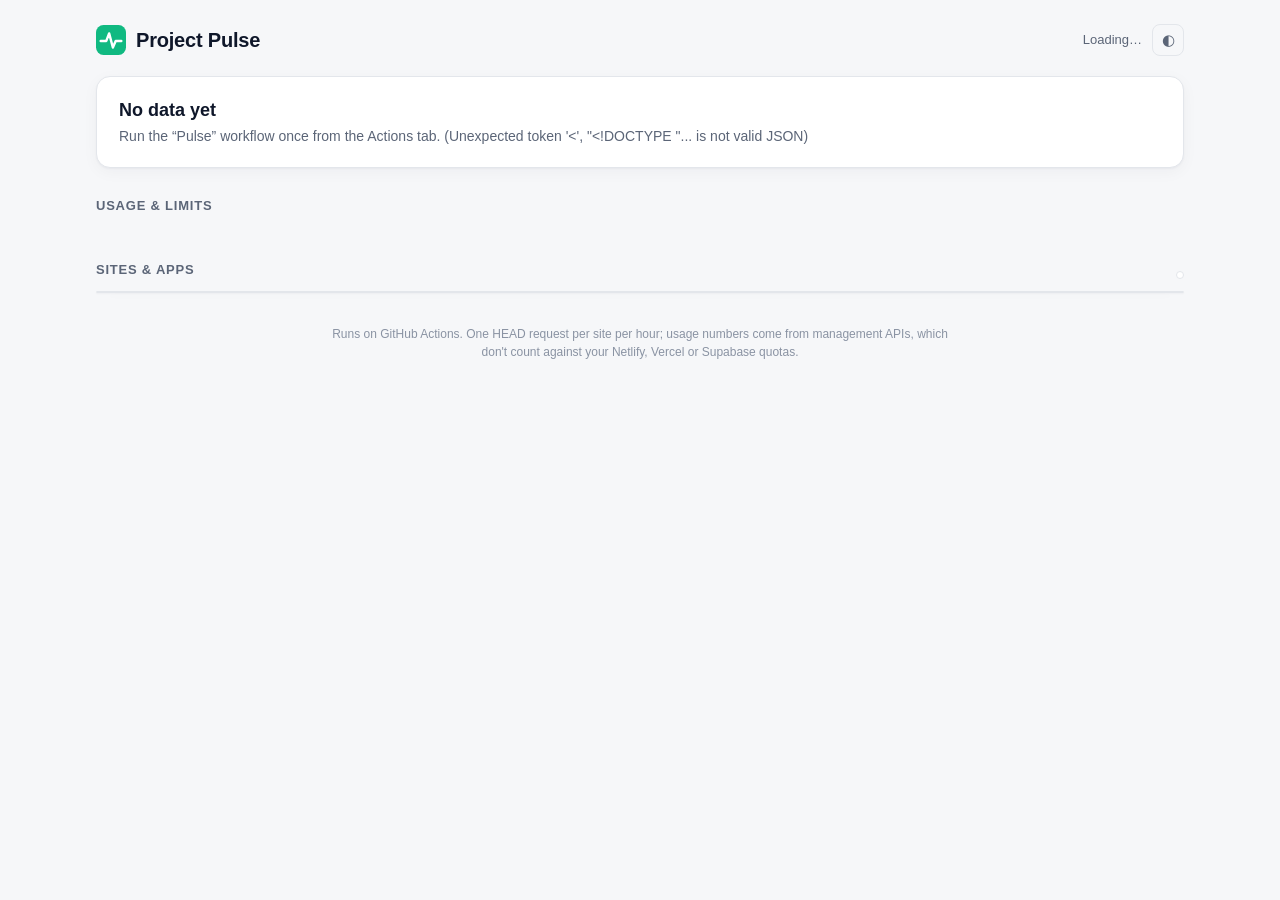
==== site/index.html @ 9bf947b0 "Project Pulse: uptime + usage dashboard on GitHub Actions/Pages Co-Authored-By: Claude Opus 5.5 <nor" ====
<!doctype html>
<html lang="en">
<head>
  <meta charset="utf-8">
  <meta name="viewport" content="width=device-width, initial-scale=1">
  <title>Project Pulse</title>
  <meta name="robots" content="noindex">
  <link rel="icon" href="data:image/svg+xml,%3Csvg xmlns='http://www.w3.org/2000/svg' viewBox='0 0 32 32'%3E%3Crect width='32' height='32' rx='8' fill='%2310b981'/%3E%3Cpath d='M5 17h6l3-8 4 15 3-7h6' fill='none' stroke='white' stroke-width='2.6' stroke-linecap='round' stroke-linejoin='round'/%3E%3C/svg%3E">
  <link rel="stylesheet" href="style.css">
</head>
<body>
  <div class="wrap">
    <header class="top">
      <div class="brand">
        <svg viewBox="0 0 32 32" aria-hidden="true"><rect width="32" height="32" rx="8"/><path d="M5 17h6l3-8 4 15 3-7h6"/></svg>
        <h1 id="title">Project Pulse</h1>
      </div>
      <div class="meta">
        <span id="updated">Loading…</span>
        <button id="theme" class="ghost" type="button" aria-label="Toggle theme">◐</button>
      </div>
    </header>

    <section id="hero" class="hero" aria-live="polite"></section>

    <section>
      <h2 class="section-title">Usage &amp; limits</h2>
      <div id="usage" class="usage-grid"></div>
    </section>

    <section>
      <div class="section-head">
        <h2 class="section-title">Sites &amp; apps</h2>
        <div id="filters" class="filters" role="tablist"></div>
      </div>
      <div id="sites" class="sites"></div>
    </section>

    <section id="repos-section" hidden>
      <h2 class="section-title">Recent repo activity</h2>
      <div id="repos" class="repos"></div>
    </section>

    <details id="warnings" class="warnings" hidden>
      <summary></summary>
      <ul></ul>
    </details>

    <footer class="foot">
      Runs on GitHub Actions. One HEAD request per site per hour; usage numbers come from management APIs, which don't count against your Netlify, Vercel or Supabase quotas.
    </footer>
  </div>
  <script src="app.js"></script>
</body>
</html>
---- site/style.css ----
:root {
  --bg: #f6f7f9;
  --surface: #ffffff;
  --surface-2: #f0f2f5;
  --border: #e3e6eb;
  --text: #0f172a;
  --muted: #5b6577;
  --faint: #8a93a3;
  --up: #10b981;
  --up-soft: #d1fae5;
  --warn: #f59e0b;
  --warn-soft: #fef3c7;
  --down: #ef4444;
  --down-soft: #fee2e2;
  --paused: #94a3b8;
  --paused-soft: #e9edf2;
  --protected: #6366f1;
  --tick-empty: #e5e8ed;
  --netlify: #05bdba;
  --vercel: #0f172a;
  --supabase: #3ecf8e;
  --custom: #8b5cf6;
  --shadow: 0 1px 2px rgba(15, 23, 42, .04), 0 4px 16px rgba(15, 23, 42, .04);
  --radius: 14px;
  color-scheme: light;
}
@media (prefers-color-scheme: dark) {
  :root:not([data-theme="light"]) {
    --bg: #0b0e14; --surface: #121620; --surface-2: #1a1f2b; --border: #232a38;
    --text: #e6e9ef; --muted: #9aa3b5; --faint: #6b7385;
    --up-soft: rgba(16,185,129,.14); --warn-soft: rgba(245,158,11,.14); --down-soft: rgba(239,68,68,.15);
    --paused-soft: rgba(148,163,184,.12); --tick-empty: #232a38; --vercel: #e6e9ef;
    --shadow: none; color-scheme: dark;
  }
}
:root[data-theme="dark"] {
  --bg: #0b0e14; --surface: #121620; --surface-2: #1a1f2b; --border: #232a38;
  --text: #e6e9ef; --muted: #9aa3b5; --faint: #6b7385;
  --up-soft: rgba(16,185,129,.14); --warn-soft: rgba(245,158,11,.14); --down-soft: rgba(239,68,68,.15);
  --paused-soft: rgba(148,163,184,.12); --tick-empty: #232a38; --vercel: #e6e9ef;
  --shadow: none; color-scheme: dark;
}

* { box-sizing: border-box; }
html { -webkit-text-size-adjust: 100%; }
body {
  margin: 0; background: var(--bg); color: var(--text);
  font: 15px/1.5 ui-sans-serif, -apple-system, BlinkMacSystemFont, "Segoe UI", Inter, Roboto, sans-serif;
  -webkit-font-smoothing: antialiased;
}
a { color: inherit; }
.num { font-variant-numeric: tabular-nums; }
.wrap { max-width: 1120px; margin: 0 auto; padding: 24px 16px 48px; }

/* Header */
.top { display: flex; align-items: center; justify-content: space-between; gap: 12px; margin-bottom: 20px; }
.brand { display: flex; align-items: center; gap: 10px; }
.brand svg { width: 30px; height: 30px; flex: none; }
.brand svg rect { fill: var(--up); }
.brand svg path { fill: none; stroke: #fff; stroke-width: 2.6; stroke-linecap: round; stroke-linejoin: round; }
h1 { font-size: 20px; margin: 0; letter-spacing: -.01em; }
.meta { display: flex; align-items: center; gap: 10px; color: var(--muted); font-size: 13px; }
button.ghost { background: transparent; border: 1px solid var(--border); color: var(--muted); border-radius: 8px; width: 32px; height: 32px; cursor: pointer; font-size: 15px; }
button.ghost:hover { color: var(--text); }

/* Hero */
.hero {
  display: flex; align-items: center; gap: 16px; padding: 20px 22px; border-radius: var(--radius);
  background: var(--surface); border: 1px solid var(--border); box-shadow: var(--shadow); margin-bottom: 28px;
}
.hero .pulse { width: 14px; height: 14px; border-radius: 50%; background: var(--c); position: relative; flex: none; }
.hero .pulse::after { content: ""; position: absolute; inset: -6px; border-radius: 50%; background: var(--c); opacity: .25; animation: ping 2s ease-out infinite; }
@keyframes ping { from { transform: scale(.6); opacity: .45; } to { transform: scale(1.6); opacity: 0; } }
@media (prefers-reduced-motion: reduce) { .hero .pulse::after { animation: none; } }
.hero h2 { margin: 0; font-size: 18px; }
.hero p { margin: 2px 0 0; color: var(--muted); font-size: 14px; }
.hero .stats { margin-left: auto; display: flex; gap: 22px; }
.hero .stat { text-align: right; }
.hero .stat b { display: block; font-size: 22px; line-height: 1.1; }
.hero .stat span { font-size: 12px; color: var(--muted); }

/* Sections */
section { margin-bottom: 32px; }
.section-head { display: flex; align-items: end; justify-content: space-between; gap: 12px; flex-wrap: wrap; margin-bottom: 12px; }
.section-title { font-size: 13px; text-transform: uppercase; letter-spacing: .06em; color: var(--muted); margin: 0 0 12px; font-weight: 600; }
.section-head .section-title { margin: 0; }

/* Usage cards */
.usage-grid { display: grid; grid-template-columns: repeat(auto-fit, minmax(280px, 1fr)); gap: 14px; }
.card { background: var(--surface); border: 1px solid var(--border); border-radius: var(--radius); padding: 18px; box-shadow: var(--shadow); min-width: 0; }
.card-head { display: flex; align-items: center; gap: 10px; margin-bottom: 14px; }
.logo { width: 26px; height: 26px; border-radius: 7px; display: grid; place-items: center; font-weight: 700; font-size: 13px; color: #fff; flex: none; }
.logo.netlify { background: var(--netlify); }
.logo.vercel { background: var(--vercel); color: var(--bg); }
.logo.supabase { background: var(--supabase); }
.card-head h3 { margin: 0; font-size: 15px; }
.card-head .sub { color: var(--muted); font-size: 12px; }
.card-head a.out { margin-left: auto; font-size: 12px; color: var(--muted); text-decoration: none; border: 1px solid var(--border); padding: 3px 9px; border-radius: 999px; white-space: nowrap; }
.card-head a.out:hover { color: var(--text); }
.meter { margin-bottom: 14px; }
.meter:last-child { margin-bottom: 0; }
.meter-top { display: flex; justify-content: space-between; gap: 8px; font-size: 13px; margin-bottom: 6px; }
.meter-top .label { color: var(--muted); overflow: hidden; text-overflow: ellipsis; white-space: nowrap; }
.meter-top .val { font-weight: 600; white-space: nowrap; }
.meter-top .val small { color: var(--faint); font-weight: 400; }
.bar { height: 8px; border-radius: 99px; background: var(--surface-2); overflow: hidden; }
.bar > i { display: block; height: 100%; border-radius: 99px; background: var(--c, var(--up)); min-width: 3px; transition: width .6s ease; }
.meter-foot { font-size: 12px; color: var(--faint); margin-top: 5px; }
.note { font-size: 13px; color: var(--muted); background: var(--surface-2); border-radius: 10px; padding: 10px 12px; }
.chips { display: flex; flex-wrap: wrap; gap: 6px; margin-top: 10px; }
.chip { font-size: 12px; padding: 3px 9px; border-radius: 999px; background: var(--surface-2); color: var(--muted); }
.chip.ok { background: var(--up-soft); color: var(--up); }
.chip.bad { background: var(--down-soft); color: var(--down); }
.chip.warn { background: var(--warn-soft); color: var(--warn); }
.chip.paused { background: var(--paused-soft); color: var(--paused); }
.dim-row { display: flex; justify-content: space-between; font-size: 13px; padding: 6px 0; border-top: 1px solid var(--border); }
.dim-row:first-of-type { border-top: 0; }
.dim-row span:first-child { color: var(--muted); }

/* Filters */
.filters { display: flex; gap: 4px; background: var(--surface); border: 1px solid var(--border); padding: 3px; border-radius: 10px; overflow-x: auto; max-width: 100%; }
.filters button { border: 0; background: transparent; color: var(--muted); padding: 5px 11px; border-radius: 7px; font: inherit; font-size: 13px; cursor: pointer; white-space: nowrap; }
.filters button[aria-selected="true"] { background: var(--surface-2); color: var(--text); font-weight: 600; }
.filters .count { color: var(--faint); margin-left: 4px; font-weight: 400; }

/* Site rows */
.sites { background: var(--surface); border: 1px solid var(--border); border-radius: var(--radius); box-shadow: var(--shadow); overflow: hidden; }
.site {
  display: grid; grid-template-columns: minmax(0, 1.4fr) minmax(0, 1.6fr) 70px 64px;
  gap: 16px; align-items: center; padding: 13px 18px; border-top: 1px solid var(--border);
}
.site:first-child { border-top: 0; }
.site-name { display: flex; align-items: center; gap: 10px; min-width: 0; }
.dot { width: 10px; height: 10px; border-radius: 50%; flex: none; background: var(--c); box-shadow: 0 0 0 3px color-mix(in srgb, var(--c) 20%, transparent); }
.site-name .txt { min-width: 0; }
.site-name a.n { font-weight: 600; text-decoration: none; display: block; overflow: hidden; text-overflow: ellipsis; white-space: nowrap; }
.nrow { display: flex; align-items: center; gap: 8px; min-width: 0; }
.chip.sm { font-size: 11px; padding: 1px 7px; flex: none; }
.site-name a.n:hover { text-decoration: underline; }
.site-name .host { font-size: 12px; color: var(--faint); overflow: hidden; text-overflow: ellipsis; white-space: nowrap; display: flex; gap: 6px; align-items: center; }
.pf { font-size: 10.5px; font-weight: 600; text-transform: uppercase; letter-spacing: .04em; padding: 1px 6px; border-radius: 4px; color: #fff; flex: none; }
.pf.netlify { background: var(--netlify); } .pf.vercel { background: var(--vercel); color: var(--bg); } .pf.supabase { background: var(--supabase); } .pf.custom { background: var(--custom); }
.ticks { display: flex; gap: 2px; height: 26px; align-items: stretch; min-width: 0; }
.ticks i { flex: 1 1 0; border-radius: 2px; background: var(--c, var(--tick-empty)); min-width: 2px; opacity: .9; }
.ticks i:hover { opacity: 1; transform: scaleY(1.12); }
.ticks-wrap .lbl { display: flex; justify-content: space-between; font-size: 11px; color: var(--faint); margin-top: 3px; }
.pct { text-align: right; font-weight: 600; font-size: 14px; }
.pct small { display: block; font-weight: 400; color: var(--faint); font-size: 11px; }
.ms { text-align: right; font-size: 13px; color: var(--muted); }
.ms small { display: block; color: var(--faint); font-size: 11px; }
.empty { padding: 28px; text-align: center; color: var(--muted); }

/* Repos */
.repos { display: grid; grid-template-columns: repeat(auto-fill, minmax(220px, 1fr)); gap: 10px; }
.repo { background: var(--surface); border: 1px solid var(--border); border-radius: 12px; padding: 12px 14px; text-decoration: none; display: block; min-width: 0; }
.repo:hover { border-color: var(--faint); }
.repo b { display: block; font-size: 14px; overflow: hidden; text-overflow: ellipsis; white-space: nowrap; }
.repo span { font-size: 12px; color: var(--muted); }

/* Warnings */
.warnings { font-size: 13px; color: var(--muted); background: var(--surface); border: 1px solid var(--border); border-radius: 12px; padding: 10px 14px; margin-bottom: 20px; }
.warnings summary { cursor: pointer; }
.warnings ul { margin: 8px 0 0; padding-left: 18px; }
.warnings li { word-break: break-word; font-family: ui-monospace, SFMono-Regular, Menlo, monospace; font-size: 12px; }
.foot { color: var(--faint); font-size: 12px; text-align: center; max-width: 620px; margin: 0 auto; }

/* Responsive */
@media (max-width: 760px) {
  .hero { flex-wrap: wrap; }
  .hero .stats { margin-left: 0; width: 100%; justify-content: space-between; }
  .hero .stat { text-align: left; }
  .site { grid-template-columns: minmax(0, 1fr) 64px; row-gap: 8px; }
  .site .ticks-wrap { grid-column: 1 / -1; order: 3; }
  .site .ms { display: none; }
}
h1 { white-space: nowrap; }
@media (max-width: 520px) {
  .top { flex-wrap: wrap; }
  .meta { font-size: 12px; }
  .repos { grid-template-columns: 1fr 1fr; }
}
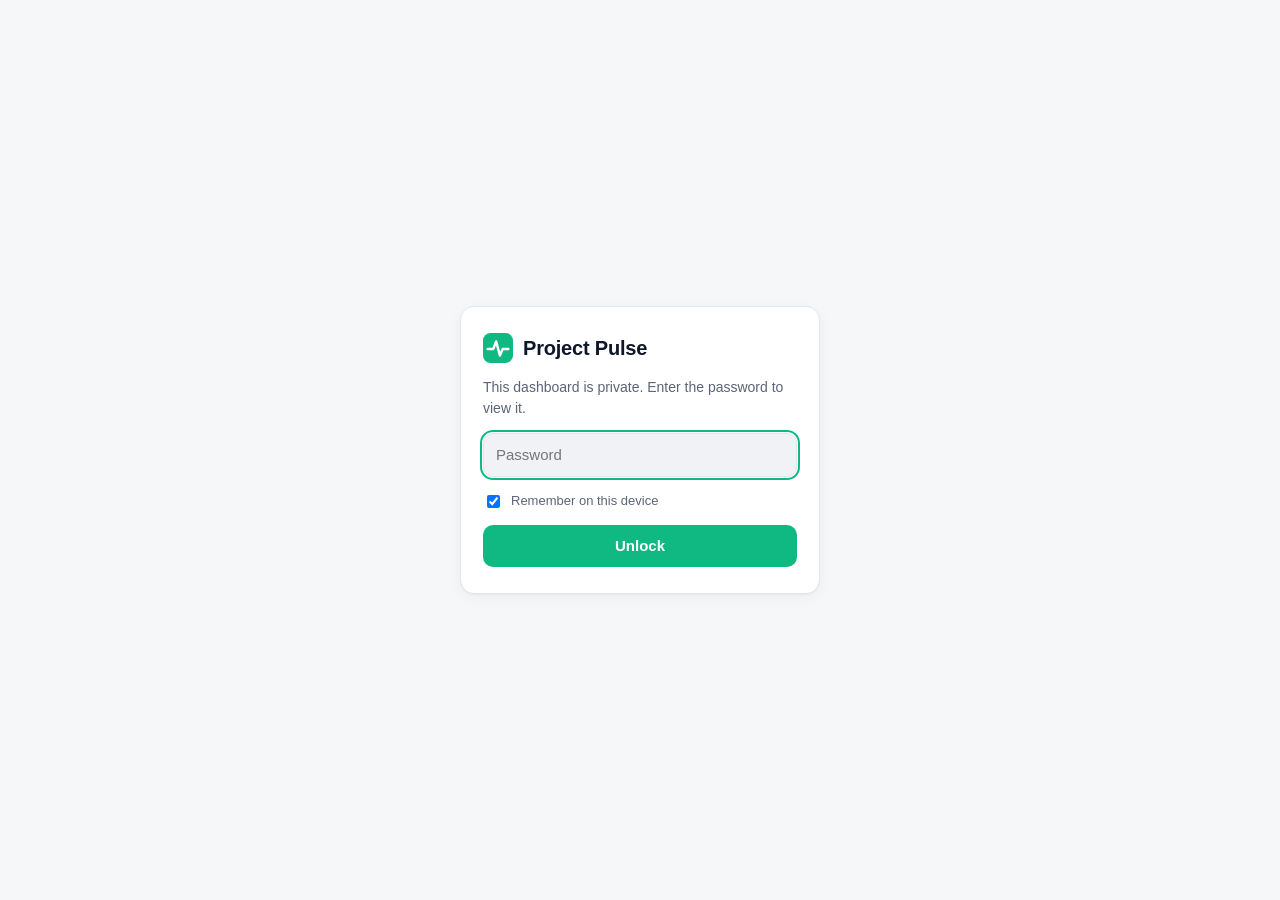
==== commit 80901818: "Encrypt dashboard data with a password; API fixes from docs review - AES-256-GCM encrypted data file" ====
--- a/site/index.html
+++ b/site/index.html
@@ -9,7 +9,20 @@
   <link rel="stylesheet" href="style.css">
 </head>
 <body>
-  <div class="wrap">
+  <div id="lock" class="lock" hidden>
+    <form id="lock-form" class="lock-card" autocomplete="off">
+      <div class="brand">
+        <svg viewBox="0 0 32 32" aria-hidden="true"><rect width="32" height="32" rx="8"/><path d="M5 17h6l3-8 4 15 3-7h6"/></svg>
+        <h1>Project Pulse</h1>
+      </div>
+      <p class="lock-sub">This dashboard is private. Enter the password to view it.</p>
+      <input id="lock-pass" type="password" placeholder="Password" aria-label="Password" autocomplete="current-password" required>
+      <div id="lock-error" class="lock-error" role="alert" hidden>Wrong password</div>
+      <label class="lock-remember"><input id="lock-remember" type="checkbox" checked> Remember on this device</label>
+      <button id="lock-submit" class="primary" type="submit">Unlock</button>
+    </form>
+  </div>
+  <div class="wrap" id="app" hidden>
     <header class="top">
       <div class="brand">
         <svg viewBox="0 0 32 32" aria-hidden="true"><rect width="32" height="32" rx="8"/><path d="M5 17h6l3-8 4 15 3-7h6"/></svg>
@@ -18,6 +31,7 @@
       <div class="meta">
         <span id="updated">Loading…</span>
         <button id="theme" class="ghost" type="button" aria-label="Toggle theme">◐</button>
+        <button id="lock-btn" class="ghost wide" type="button">Lock</button>
       </div>
     </header>
 
--- a/site/style.css
+++ b/site/style.css
@@ -179,3 +179,17 @@
   .meta { font-size: 12px; }
   .repos { grid-template-columns: 1fr 1fr; }
 }
+
+/* Lock screen */
+[hidden] { display: none !important; }
+.lock { min-height: 100vh; display: grid; place-items: center; padding: 16px; }
+.lock-card { width: 100%; max-width: 360px; background: var(--surface); border: 1px solid var(--border); border-radius: var(--radius); box-shadow: var(--shadow); padding: 26px 22px; display: flex; flex-direction: column; gap: 14px; }
+.lock-sub { margin: 0; color: var(--muted); font-size: 14px; }
+.lock-card input[type="password"] { width: 100%; font: inherit; color: var(--text); background: var(--surface-2); border: 1px solid var(--border); border-radius: 10px; padding: 10px 12px; }
+.lock-card input[type="password"]:focus { outline: 2px solid var(--up); outline-offset: 1px; }
+.lock-error { color: var(--down); font-size: 13px; margin-top: -6px; }
+.lock-remember { display: flex; align-items: center; gap: 8px; font-size: 13px; color: var(--muted); cursor: pointer; }
+button.primary { background: var(--up); color: #fff; border: 0; border-radius: 10px; padding: 10px 14px; font: inherit; font-weight: 600; cursor: pointer; }
+button.primary:hover { filter: brightness(.95); }
+button.primary:disabled { opacity: .6; cursor: default; }
+button.ghost.wide { width: auto; padding: 0 10px; font-size: 13px; }
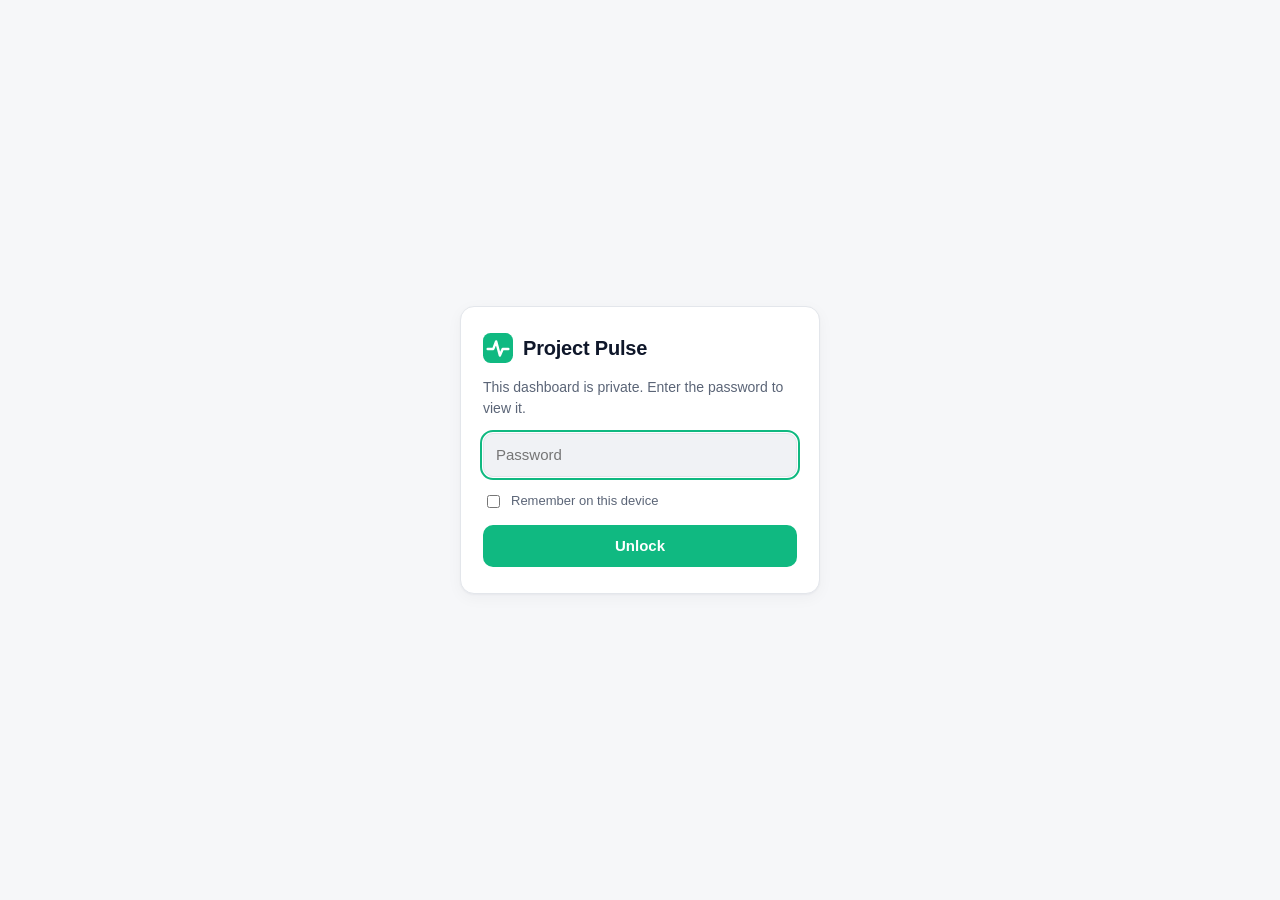
==== commit 3911ae7d: "Deploy encrypted dashboard through Pages with privacy checks" ====
--- a/site/index.html
+++ b/site/index.html
@@ -18,7 +18,7 @@
       <p class="lock-sub">This dashboard is private. Enter the password to view it.</p>
       <input id="lock-pass" type="password" placeholder="Password" aria-label="Password" autocomplete="current-password" required>
       <div id="lock-error" class="lock-error" role="alert" hidden>Wrong password</div>
-      <label class="lock-remember"><input id="lock-remember" type="checkbox" checked> Remember on this device</label>
+      <label class="lock-remember"><input id="lock-remember" type="checkbox"> Remember on this device</label>
       <button id="lock-submit" class="primary" type="submit">Unlock</button>
     </form>
   </div>
@@ -61,7 +61,7 @@
     </details>
 
     <footer class="foot">
-      Runs on GitHub Actions. One HEAD request per site per hour; usage numbers come from management APIs, which don't count against your Netlify, Vercel or Supabase quotas.
+      Hourly checks run on GitHub Actions. Uptime reflects recorded checks, not continuous monitoring. Usage comes from provider APIs; see each provider's dashboard for current billing details.
     </footer>
   </div>
   <script src="app.js"></script>
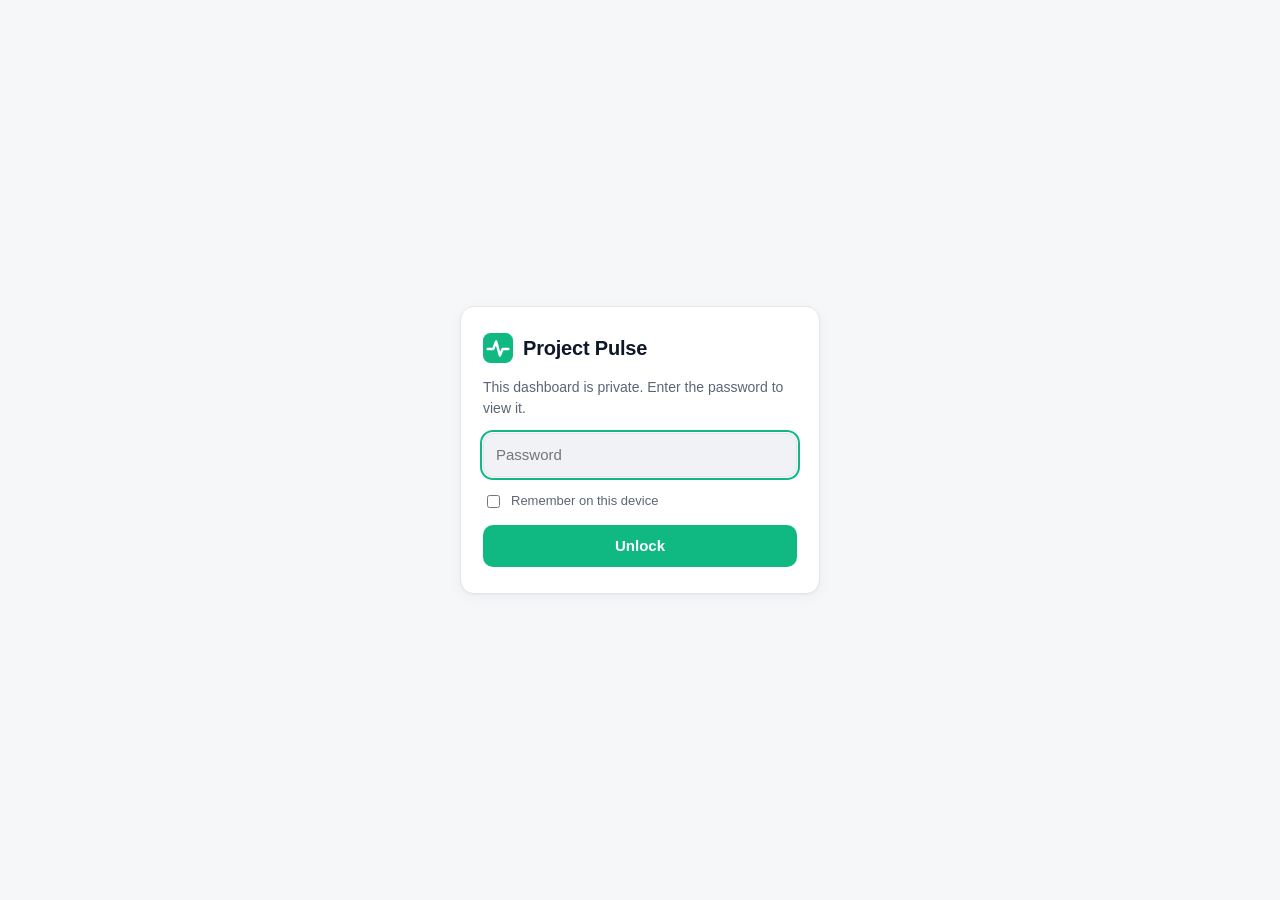
==== commit 772bc969: "Reduce monitoring to every three hours and clarify usage" ====
--- a/site/index.html
+++ b/site/index.html
@@ -61,7 +61,7 @@
     </details>
 
     <footer class="foot">
-      Hourly checks run on GitHub Actions. Uptime reflects recorded checks, not continuous monitoring. Usage comes from provider APIs; see each provider's dashboard for current billing details.
+      Checks run every three hours on GitHub Actions. Uptime reflects recorded checks, not continuous monitoring. Usage comes from provider APIs; see each provider's dashboard for current billing details.
     </footer>
   </div>
   <script src="app.js"></script>
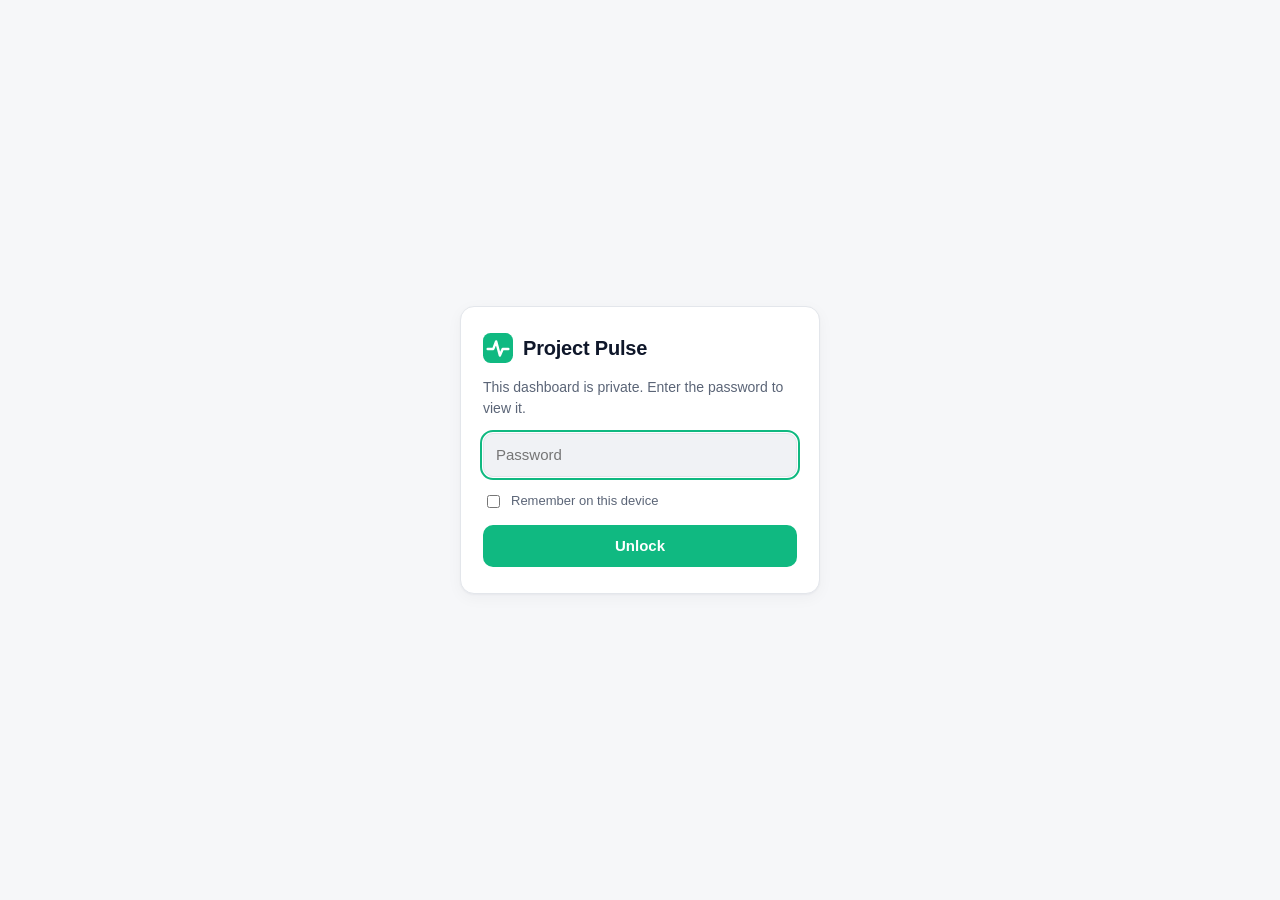
==== commit 83e4c424: "Redesign dashboard around apps: health ring, attention list, app cards with live links Groups each a" ====
--- a/site/index.html
+++ b/site/index.html
@@ -30,12 +30,31 @@
       </div>
       <div class="meta">
         <span id="updated">Loading…</span>
-        <button id="theme" class="ghost" type="button" aria-label="Toggle theme">◐</button>
+        <button id="theme" class="ghost" type="button" aria-label="Toggle light or dark theme" title="Toggle theme"><svg viewBox="0 0 24 24" width="16" height="16" aria-hidden="true" fill="none" stroke="currentColor" stroke-width="2" stroke-linecap="round" stroke-linejoin="round"><circle cx="12" cy="12" r="9"/><path d="M12 3a9 9 0 0 0 0 18z" fill="currentColor"/></svg></button>
         <button id="lock-btn" class="ghost wide" type="button">Lock</button>
       </div>
     </header>
 
-    <section id="hero" class="hero" aria-live="polite"></section>
+    <section id="hero" class="hero" aria-live="polite" aria-label="Health at a glance"></section>
+
+    <section id="attention-section" hidden>
+      <h2 class="section-title">Needs attention</h2>
+      <div id="attention" class="attn-list"></div>
+    </section>
+
+    <section id="apps-section">
+      <div class="section-head">
+        <h2 class="section-title">Apps</h2>
+        <div class="app-tools">
+          <div id="app-filters" class="filters" role="group" aria-label="Filter apps"></div>
+          <label class="search"><span class="sr">Search apps</span>
+            <svg viewBox="0 0 20 20" aria-hidden="true"><circle cx="8.5" cy="8.5" r="5.5"/><path d="M13 13l4 4"/></svg>
+            <input id="app-search" type="search" placeholder="Search apps" autocomplete="off" spellcheck="false">
+          </label>
+        </div>
+      </div>
+      <div id="apps" class="apps"></div>
+    </section>
 
     <section>
       <h2 class="section-title">Usage &amp; limits</h2>
@@ -43,15 +62,17 @@
     </section>
 
     <section>
-      <div class="section-head">
-        <h2 class="section-title">Sites &amp; apps</h2>
-        <div id="filters" class="filters" role="tablist"></div>
-      </div>
-      <div id="sites" class="sites"></div>
+      <details id="checks" class="checks">
+        <summary><span>All checks</span><span id="checks-count" class="count num"></span></summary>
+        <div class="checks-body">
+          <div id="filters" class="filters" role="tablist"></div>
+          <div id="sites" class="sites"></div>
+        </div>
+      </details>
     </section>
 
     <section id="repos-section" hidden>
-      <h2 class="section-title">Recent repo activity</h2>
+      <h2 class="section-title">Repos</h2>
       <div id="repos" class="repos"></div>
     </section>
 
--- a/site/style.css
+++ b/site/style.css
@@ -22,6 +22,11 @@
   --custom: #8b5cf6;
   --shadow: 0 1px 2px rgba(15, 23, 42, .04), 0 4px 16px rgba(15, 23, 42, .04);
   --radius: 14px;
+  --up-ink: #047857; --warn-ink: #b45309; --down-ink: #b91c1c; --paused-ink: #475569;
+  --track: #e8ebf0;
+  --btn-bg: #0f172a; --btn-fg: #ffffff;
+  --focus: #2563eb;
+  --shadow-lg: 0 2px 4px rgba(15, 23, 42, .05), 0 12px 28px rgba(15, 23, 42, .10);
   color-scheme: light;
 }
 @media (prefers-color-scheme: dark) {
@@ -31,6 +36,9 @@
     --up-soft: rgba(16,185,129,.14); --warn-soft: rgba(245,158,11,.14); --down-soft: rgba(239,68,68,.15);
     --paused-soft: rgba(148,163,184,.12); --tick-empty: #232a38; --vercel: #e6e9ef;
     --shadow: none; color-scheme: dark;
+    --up-ink: #34d399; --warn-ink: #fbbf24; --down-ink: #f87171; --paused-ink: #aab4c5;
+    --track: #222938; --btn-bg: #e6e9ef; --btn-fg: #0b0e14; --focus: #60a5fa;
+    --shadow-lg: 0 10px 30px rgba(0,0,0,.45);
   }
 }
 :root[data-theme="dark"] {
@@ -39,6 +47,9 @@
   --up-soft: rgba(16,185,129,.14); --warn-soft: rgba(245,158,11,.14); --down-soft: rgba(239,68,68,.15);
   --paused-soft: rgba(148,163,184,.12); --tick-empty: #232a38; --vercel: #e6e9ef;
   --shadow: none; color-scheme: dark;
+  --up-ink: #34d399; --warn-ink: #fbbf24; --down-ink: #f87171; --paused-ink: #aab4c5;
+  --track: #222938; --btn-bg: #e6e9ef; --btn-fg: #0b0e14; --focus: #60a5fa;
+  --shadow-lg: 0 10px 30px rgba(0,0,0,.45);
 }
 
 * { box-sizing: border-box; }
@@ -60,24 +71,47 @@
 .brand svg path { fill: none; stroke: #fff; stroke-width: 2.6; stroke-linecap: round; stroke-linejoin: round; }
 h1 { font-size: 20px; margin: 0; letter-spacing: -.01em; }
 .meta { display: flex; align-items: center; gap: 10px; color: var(--muted); font-size: 13px; }
-button.ghost { background: transparent; border: 1px solid var(--border); color: var(--muted); border-radius: 8px; width: 32px; height: 32px; cursor: pointer; font-size: 15px; }
+button.ghost { background: transparent; border: 1px solid var(--border); color: var(--muted); border-radius: 10px; width: 40px; height: 40px; cursor: pointer; display: inline-grid; place-items: center; font-size: 16px; }
 button.ghost:hover { color: var(--text); }
 
+/* Utilities */
+.sr { position: absolute; width: 1px; height: 1px; overflow: hidden; clip: rect(0 0 0 0); white-space: nowrap; }
+:focus-visible { outline: 2px solid var(--focus); outline-offset: 2px; border-radius: 6px; }
+button { font-family: inherit; }
+
 /* Hero */
-.hero {
-  display: flex; align-items: center; gap: 16px; padding: 20px 22px; border-radius: var(--radius);
-  background: var(--surface); border: 1px solid var(--border); box-shadow: var(--shadow); margin-bottom: 28px;
-}
-.hero .pulse { width: 14px; height: 14px; border-radius: 50%; background: var(--c); position: relative; flex: none; }
-.hero .pulse::after { content: ""; position: absolute; inset: -6px; border-radius: 50%; background: var(--c); opacity: .25; animation: ping 2s ease-out infinite; }
+.hero { background: var(--surface); border: 1px solid var(--border); border-radius: 18px; box-shadow: var(--shadow); padding: 24px; margin-bottom: 28px; }
+.hero-main { display: flex; align-items: center; gap: 32px; }
+.donut { position: relative; width: 184px; height: 184px; flex: none; }
+.donut svg { width: 100%; height: 100%; display: block; }
+.d-track { fill: none; stroke: var(--track); stroke-width: 13; }
+.seg, .r-val, .g-val { fill: none; stroke: var(--c); stroke-linecap: butt; }
+.seg { stroke-width: 13; stroke-dasharray: 0 100; transition: stroke-dasharray 1s cubic-bezier(.2,.7,.2,1); }
+.go .seg { stroke-dasharray: var(--l) var(--rest); }
+.donut-center { position: absolute; inset: 0; display: grid; place-content: center; text-align: center; }
+.donut-center b { font-size: 48px; line-height: 1; letter-spacing: -.03em; }
+.donut-center span { font-size: 13px; color: var(--muted); margin-top: 4px; }
+.hero-text { min-width: 0; flex: 1; }
+.hero h2 { margin: 0; font-size: 28px; letter-spacing: -.02em; line-height: 1.15; display: flex; align-items: center; gap: 12px; }
+.hero .pulse { width: 12px; height: 12px; border-radius: 50%; background: var(--c); position: relative; flex: none; }
+.hero .pulse::after { content: ""; position: absolute; inset: -5px; border-radius: 50%; background: var(--c); opacity: .25; animation: ping 2s ease-out infinite; }
 @keyframes ping { from { transform: scale(.6); opacity: .45; } to { transform: scale(1.6); opacity: 0; } }
-@media (prefers-reduced-motion: reduce) { .hero .pulse::after { animation: none; } }
-.hero h2 { margin: 0; font-size: 18px; }
-.hero p { margin: 2px 0 0; color: var(--muted); font-size: 14px; }
-.hero .stats { margin-left: auto; display: flex; gap: 22px; }
-.hero .stat { text-align: right; }
-.hero .stat b { display: block; font-size: 22px; line-height: 1.1; }
-.hero .stat span { font-size: 12px; color: var(--muted); }
+.hero p { margin: 6px 0 0; color: var(--muted); font-size: 15px; max-width: 56ch; }
+.stat-pills { display: flex; flex-wrap: wrap; gap: 10px; margin-top: 18px; }
+.spill { background: var(--surface-2); border-radius: 12px; padding: 9px 14px; min-width: 112px; }
+.spill b { display: block; font-size: 20px; line-height: 1.15; letter-spacing: -.01em; }
+.spill span { font-size: 12px; color: var(--muted); }
+.legend { list-style: none; margin: 14px 0 0; padding: 0; display: flex; flex-wrap: wrap; gap: 6px 16px; font-size: 13px; color: var(--muted); }
+.legend li { display: flex; align-items: center; gap: 6px; }
+.legend i { width: 9px; height: 9px; border-radius: 3px; background: var(--c); }
+.legend b { color: var(--text); }
+.strip-wrap { margin-top: 22px; padding-top: 18px; border-top: 1px solid var(--border); }
+.strip-label { font-size: 12px; color: var(--faint); margin-bottom: 8px; }
+.strip { display: flex; gap: 4px; }
+.sq { position: relative; flex: 1 1 0; min-width: 5px; max-width: 44px; height: 20px; padding: 0; border: 0; border-radius: 6px; cursor: pointer; background: var(--c); transition: transform .15s, filter .15s; }
+.sq::after { content: ""; position: absolute; inset: -10px -2px; }
+.sq:hover { transform: translateY(-2px); filter: brightness(1.1); }
+.sq.h-healthy { --c: var(--up); } .sq.h-warning { --c: var(--warn); } .sq.h-critical { --c: var(--down); } .sq.h-info { --c: var(--paused); }
 
 /* Sections */
 section { margin-bottom: 32px; }
@@ -109,19 +143,127 @@
 .note { font-size: 13px; color: var(--muted); background: var(--surface-2); border-radius: 10px; padding: 10px 12px; }
 .chips { display: flex; flex-wrap: wrap; gap: 6px; margin-top: 10px; }
 .chip { font-size: 12px; padding: 3px 9px; border-radius: 999px; background: var(--surface-2); color: var(--muted); }
-.chip.ok { background: var(--up-soft); color: var(--up); }
-.chip.bad { background: var(--down-soft); color: var(--down); }
-.chip.warn { background: var(--warn-soft); color: var(--warn); }
-.chip.paused { background: var(--paused-soft); color: var(--paused); }
+.chip.ok { background: var(--up-soft); color: var(--up-ink); }
+.chip.bad { background: var(--down-soft); color: var(--down-ink); }
+.chip.warn { background: var(--warn-soft); color: var(--warn-ink); }
+.chip.paused { background: var(--paused-soft); color: var(--paused-ink); }
 .dim-row { display: flex; justify-content: space-between; font-size: 13px; padding: 6px 0; border-top: 1px solid var(--border); }
 .dim-row:first-of-type { border-top: 0; }
 .dim-row span:first-child { color: var(--muted); }
 
-/* Filters */
-.filters { display: flex; gap: 4px; background: var(--surface); border: 1px solid var(--border); padding: 3px; border-radius: 10px; overflow-x: auto; max-width: 100%; }
-.filters button { border: 0; background: transparent; color: var(--muted); padding: 5px 11px; border-radius: 7px; font: inherit; font-size: 13px; cursor: pointer; white-space: nowrap; }
-.filters button[aria-selected="true"] { background: var(--surface-2); color: var(--text); font-weight: 600; }
-.filters .count { color: var(--faint); margin-left: 4px; font-weight: 400; }
+/* Filters + search */
+.app-tools { display: flex; flex-wrap: wrap; gap: 10px; align-items: center; max-width: 100%; }
+.filters { display: flex; gap: 4px; background: var(--surface); border: 1px solid var(--border); padding: 3px; border-radius: 12px; overflow-x: auto; max-width: 100%; }
+.filters button { border: 0; background: transparent; color: var(--muted); padding: 0 12px; min-height: 40px; border-radius: 9px; font: inherit; font-size: 13px; cursor: pointer; white-space: nowrap; }
+.filters button:hover { color: var(--text); }
+.filters button[aria-selected="true"], .filters button[aria-pressed="true"] { background: var(--surface-2); color: var(--text); font-weight: 600; box-shadow: inset 0 0 0 1px var(--border); }
+.filters .count { color: var(--faint); margin-left: 6px; font-weight: 400; }
+.search { position: relative; display: block; }
+.search svg { position: absolute; left: 12px; top: 50%; width: 15px; height: 15px; margin-top: -7.5px; fill: none; stroke: var(--faint); stroke-width: 1.8; stroke-linecap: round; pointer-events: none; }
+.search input { width: 200px; max-width: 100%; height: 42px; font: inherit; font-size: 14px; color: var(--text); background: var(--surface); border: 1px solid var(--border); border-radius: 12px; padding: 0 12px 0 34px; }
+.search input::placeholder { color: var(--faint); }
+
+/* Pills & buttons */
+.pill { display: inline-flex; align-items: center; gap: 6px; font-size: 12.5px; font-weight: 600; padding: 4px 11px 4px 8px; border-radius: 999px; white-space: nowrap; }
+.p-healthy { background: var(--up-soft); color: var(--up-ink); }
+.p-warning { background: var(--warn-soft); color: var(--warn-ink); }
+.p-critical { background: var(--down-soft); color: var(--down-ink); }
+.p-info, .p-paused { background: var(--paused-soft); color: var(--paused-ink); }
+.pill i { font-style: normal; font-size: 13px; font-weight: 700; line-height: 1; min-width: 12px; text-align: center; }
+.btn { display: inline-flex; align-items: center; justify-content: center; gap: 6px; min-height: 40px; padding: 0 16px; border-radius: 11px; background: var(--btn-bg); color: var(--btn-fg); font-weight: 600; font-size: 14px; text-decoration: none; white-space: nowrap; transition: transform .15s, filter .15s; }
+.btn:hover { filter: brightness(1.15); transform: translateY(-1px); }
+.btn.sm { min-height: 40px; font-size: 13px; padding: 0 13px; }
+.btn.ghost-link { background: transparent; color: var(--text); box-shadow: inset 0 0 0 1px var(--border); }
+.btn.ghost-link:hover { background: var(--surface-2); filter: none; }
+
+/* Needs attention */
+.attn-list { display: grid; grid-template-columns: repeat(auto-fill, minmax(min(380px, 100%), 1fr)); gap: 12px; }
+.attn { display: flex; flex-wrap: wrap; align-items: center; justify-content: space-between; gap: 12px 16px; background: var(--surface); border: 1px solid var(--border); border-left: 5px solid var(--a); border-radius: 14px; padding: 14px 16px; box-shadow: var(--shadow); min-width: 0; }
+.attn.h-critical { --a: var(--down); background: linear-gradient(90deg, var(--down-soft), var(--surface) 55%); }
+.attn.h-warning { --a: var(--warn); background: linear-gradient(90deg, var(--warn-soft), var(--surface) 55%); }
+.attn-body { min-width: 0; flex: 1 1 200px; }
+.attn-title { display: flex; align-items: center; gap: 10px; flex-wrap: wrap; }
+.attn-title b { font-size: 16px; overflow: hidden; text-overflow: ellipsis; white-space: nowrap; max-width: 100%; }
+.attn-issues { list-style: none; margin: 6px 0 0; padding: 0; font-size: 13.5px; color: var(--muted); }
+.attn-issues li { overflow-wrap: anywhere; }
+.attn-issues .is-critical { color: var(--down-ink); } .attn-issues .is-warning { color: var(--warn-ink); }
+.attn-actions { display: flex; flex-wrap: wrap; gap: 8px; }
+
+/* App cards */
+.apps { display: grid; grid-template-columns: repeat(auto-fill, minmax(min(300px, 100%), 1fr)); gap: 16px; }
+.apps > .empty { grid-column: 1 / -1; background: var(--surface); border: 1px dashed var(--border); border-radius: var(--radius); }
+.app { --a: var(--up); position: relative; display: flex; flex-direction: column; gap: 14px; background: var(--surface); border: 1px solid var(--border); border-radius: 16px; padding: 18px; box-shadow: var(--shadow); min-width: 0; overflow: hidden; transition: transform .2s ease, box-shadow .2s ease, border-color .2s; }
+.app::before { content: ""; position: absolute; left: 0; right: 0; top: 0; height: 3px; background: var(--a); }
+.app.h-warning { --a: var(--warn); } .app.h-critical { --a: var(--down); } .app.h-info { --a: var(--paused); }
+.app:hover { transform: translateY(-3px); box-shadow: var(--shadow-lg); border-color: color-mix(in srgb, var(--a) 40%, var(--border)); }
+.app:focus { outline: none; }
+.app.flash { animation: flash 1.6s ease; }
+@keyframes flash { 0%, 60% { box-shadow: 0 0 0 3px var(--focus), var(--shadow-lg); } 100% { box-shadow: var(--shadow); } }
+.app-top { display: flex; align-items: center; gap: 12px; }
+.mono { width: 46px; height: 46px; flex: none; border-radius: 13px; display: grid; place-items: center; color: #fff; font-weight: 700; font-size: 17px; letter-spacing: .02em; text-shadow: 0 1px 2px rgba(0,0,0,.25); box-shadow: inset 0 0 0 1px rgba(255,255,255,.15); }
+.app-id { min-width: 0; flex: 1; }
+.app-id h3 { margin: 0; font-size: 17px; letter-spacing: -.01em; overflow: hidden; text-overflow: ellipsis; white-space: nowrap; }
+.app-id .host { font-size: 12.5px; color: var(--faint); overflow: hidden; text-overflow: ellipsis; white-space: nowrap; }
+.ring { width: 52px; height: 52px; flex: none; transform: rotate(-90deg); }
+.ring text { transform: rotate(90deg); transform-origin: 20px 20px; }
+.r-track { fill: none; stroke: var(--track); stroke-width: 4.5; }
+.r-val { stroke-width: 4.5; stroke-linecap: round; stroke-dasharray: 0 100; transition: stroke-dasharray .9s cubic-bezier(.2,.7,.2,1); }
+.go .r-val { stroke-dasharray: var(--v) 100; }
+.r-num { fill: var(--text); font-size: 10.5px; font-weight: 700; font-variant-numeric: tabular-nums; }
+.app-cta { display: flex; align-items: center; justify-content: space-between; gap: 10px; flex-wrap: wrap; }
+.metric-top { display: flex; justify-content: space-between; font-size: 12px; color: var(--faint); margin-bottom: 4px; }
+.metric-top .num { color: var(--muted); font-weight: 600; }
+.spark { display: block; width: 100%; height: auto; overflow: visible; }
+.s-line { fill: none; stroke: var(--a); stroke-width: 1.8; stroke-linejoin: round; stroke-linecap: round; }
+.sg-a { stop-color: var(--a); stop-opacity: .28; } .sg-b { stop-color: var(--a); stop-opacity: 0; }
+.s-bad { fill: var(--down); stroke: var(--surface); stroke-width: 1; }
+.s-last { fill: var(--a); stroke: var(--surface); stroke-width: 1.5; }
+.spark-empty { font-size: 12.5px; color: var(--faint); background: var(--surface-2); border-radius: 10px; padding: 12px; text-align: center; }
+.ticks.slim { height: 14px; gap: 2px; }
+.ticks.slim i { border-radius: 3px; }
+.comps { display: flex; flex-wrap: wrap; gap: 6px; }
+.comp { display: inline-flex; align-items: center; gap: 6px; min-height: 28px; padding: 0 10px 0 8px; border-radius: 8px; font-size: 12px; font-weight: 600; text-decoration: none; background: var(--surface-2); color: var(--text); box-shadow: inset 0 0 0 1px var(--border); max-width: 100%; }
+a.comp:hover { box-shadow: inset 0 0 0 1px var(--faint); }
+.comp .cn { overflow: hidden; text-overflow: ellipsis; white-space: nowrap; }
+.cdot { width: 8px; height: 8px; border-radius: 50%; flex: none; background: var(--c); box-shadow: 0 0 0 2px color-mix(in srgb, var(--c) 25%, transparent); }
+.comp.netlify { border-left: 3px solid var(--netlify); } .comp.vercel { border-left: 3px solid var(--vercel); }
+.comp.supabase { border-left: 3px solid var(--supabase); } .comp.github { border-left: 3px solid var(--faint); } .comp.custom { border-left: 3px solid var(--custom); }
+.issues { list-style: none; margin: 0; padding: 0; display: flex; flex-direction: column; gap: 5px; font-size: 13px; }
+.issues li { display: flex; gap: 8px; align-items: flex-start; line-height: 1.35; overflow-wrap: anywhere; }
+.issues li i { font-style: normal; font-weight: 700; width: 16px; flex: none; text-align: center; }
+.issues .is-critical { color: var(--down-ink); } .issues .is-warning { color: var(--warn-ink); } .issues .is-info { color: var(--paused-ink); } .issues .more { color: var(--faint); padding-left: 24px; }
+.app-meta { margin-top: auto; padding-top: 12px; border-top: 1px solid var(--border); font-size: 12px; color: var(--muted); }
+
+/* Collapsible checks */
+.checks { background: var(--surface); border: 1px solid var(--border); border-radius: var(--radius); box-shadow: var(--shadow); }
+.checks > summary { cursor: pointer; padding: 14px 18px; min-height: 48px; display: flex; align-items: center; gap: 10px; font-weight: 600; list-style: none; }
+.checks > summary::-webkit-details-marker { display: none; }
+.checks > summary::before { content: "▸"; color: var(--faint); transition: transform .2s; }
+.checks[open] > summary::before { transform: rotate(90deg); }
+.checks > summary .count { background: var(--surface-2); border-radius: 99px; padding: 1px 9px; font-size: 12px; color: var(--muted); font-weight: 500; }
+.checks-body { padding: 0 14px 14px; display: flex; flex-direction: column; gap: 12px; }
+.checks .sites { box-shadow: none; background: transparent; }
+
+/* Gauges */
+.gauges { display: grid; grid-template-columns: repeat(auto-fit, minmax(118px, 1fr)); gap: 14px 10px; }
+.gauge { text-align: center; min-width: 0; }
+.gauge svg { width: 100%; max-width: 150px; height: auto; display: block; margin: 0 auto; }
+.g-track { fill: none; stroke: var(--track); stroke-width: 10; stroke-linecap: round; }
+.g-val { stroke-width: 10; stroke-linecap: round; stroke-dasharray: 0 100; transition: stroke-dasharray .9s cubic-bezier(.2,.7,.2,1); }
+.go .g-val { stroke-dasharray: var(--v) 100; }
+.g-num { fill: var(--text); font-size: 20px; font-weight: 700; font-variant-numeric: tabular-nums; }
+.g-label { font-size: 12.5px; color: var(--muted); margin-top: 2px; overflow: hidden; text-overflow: ellipsis; white-space: nowrap; }
+.g-sub { font-size: 13px; font-weight: 600; }
+.g-sub small { color: var(--faint); font-weight: 400; }
+.g-foot { font-size: 11.5px; color: var(--faint); margin-top: 2px; }
+.card .gauges + .note, .card .gauges + .dim-row, .card .gauges + .chips { margin-top: 14px; }
+
+@media (prefers-reduced-motion: reduce) {
+  .seg, .r-val, .g-val, .app, .btn, .sq, .bar > i { transition: none; }
+  .hero .pulse::after, .app.flash { animation: none; }
+  .app:hover, .btn:hover, .sq:hover { transform: none; }
+  .seg { stroke-dasharray: var(--l) var(--rest); } .r-val { stroke-dasharray: var(--v) 100; } .g-val { stroke-dasharray: var(--v) 100; }
+}
 
 /* Site rows */
 .sites { background: var(--surface); border: 1px solid var(--border); border-radius: var(--radius); box-shadow: var(--shadow); overflow: hidden; }
@@ -166,9 +308,19 @@
 
 /* Responsive */
 @media (max-width: 760px) {
-  .hero { flex-wrap: wrap; }
-  .hero .stats { margin-left: 0; width: 100%; justify-content: space-between; }
-  .hero .stat { text-align: left; }
+  .hero { padding: 18px; }
+  .hero-main { flex-direction: column; align-items: stretch; gap: 18px; }
+  .donut { width: 160px; height: 160px; margin: 0 auto; }
+  .donut-center b { font-size: 42px; }
+  .hero-text { text-align: center; }
+  .hero h2 { justify-content: center; font-size: 24px; }
+  .hero p { margin-left: auto; margin-right: auto; }
+  .stat-pills { justify-content: center; }
+  .spill { flex: 1 1 100px; min-width: 0; }
+  .legend { justify-content: center; }
+  .app-tools { width: 100%; }
+  .app-tools .filters { width: 100%; }
+  .search, .search input { width: 100%; }
   .site { grid-template-columns: minmax(0, 1fr) 64px; row-gap: 8px; }
   .site .ticks-wrap { grid-column: 1 / -1; order: 3; }
   .site .ms { display: none; }
@@ -178,6 +330,7 @@
   .top { flex-wrap: wrap; }
   .meta { font-size: 12px; }
   .repos { grid-template-columns: 1fr 1fr; }
+  .meta { flex-wrap: wrap; }
 }
 
 /* Lock screen */
@@ -192,4 +345,4 @@
 button.primary { background: var(--up); color: #fff; border: 0; border-radius: 10px; padding: 10px 14px; font: inherit; font-weight: 600; cursor: pointer; }
 button.primary:hover { filter: brightness(.95); }
 button.primary:disabled { opacity: .6; cursor: default; }
-button.ghost.wide { width: auto; padding: 0 10px; font-size: 13px; }
+button.ghost.wide { width: auto; padding: 0 14px; font-size: 13px; }
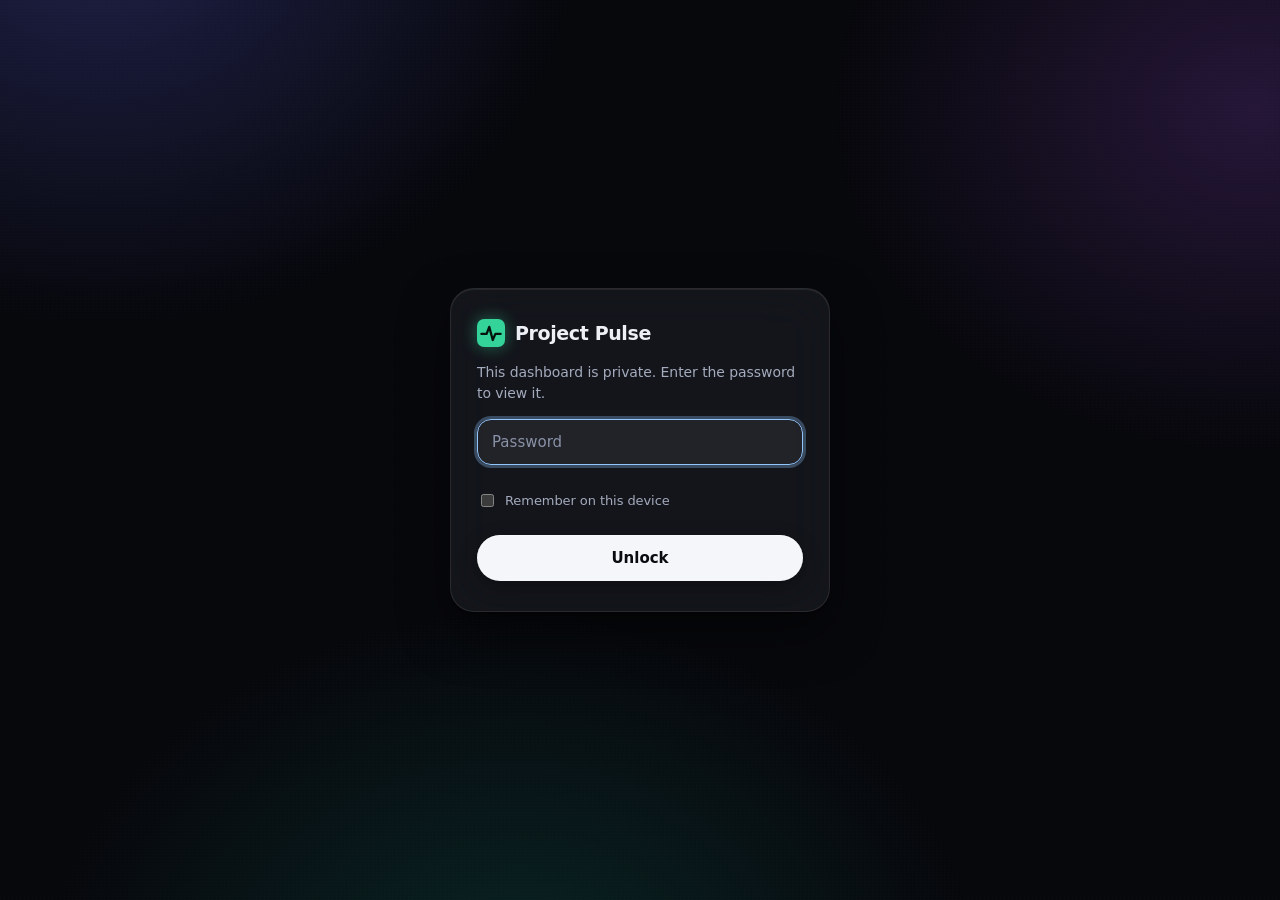
==== commit 5b9511ff: "Dark glass redesign with Overview, Traffic, Links and Archive tabs - Traffic: GitHub views/clones/re" ====
--- a/site/index.html
+++ b/site/index.html
@@ -5,6 +5,7 @@
   <meta name="viewport" content="width=device-width, initial-scale=1">
   <title>Project Pulse</title>
   <meta name="robots" content="noindex">
+  <meta name="color-scheme" content="dark light">
   <link rel="icon" href="data:image/svg+xml,%3Csvg xmlns='http://www.w3.org/2000/svg' viewBox='0 0 32 32'%3E%3Crect width='32' height='32' rx='8' fill='%2310b981'/%3E%3Cpath d='M5 17h6l3-8 4 15 3-7h6' fill='none' stroke='white' stroke-width='2.6' stroke-linecap='round' stroke-linejoin='round'/%3E%3C/svg%3E">
   <link rel="stylesheet" href="style.css">
 </head>
@@ -22,68 +23,103 @@
       <button id="lock-submit" class="primary" type="submit">Unlock</button>
     </form>
   </div>
-  <div class="wrap" id="app" hidden>
+
+  <div id="app" hidden>
     <header class="top">
-      <div class="brand">
-        <svg viewBox="0 0 32 32" aria-hidden="true"><rect width="32" height="32" rx="8"/><path d="M5 17h6l3-8 4 15 3-7h6"/></svg>
-        <h1 id="title">Project Pulse</h1>
-      </div>
-      <div class="meta">
-        <span id="updated">Loading…</span>
-        <button id="theme" class="ghost" type="button" aria-label="Toggle light or dark theme" title="Toggle theme"><svg viewBox="0 0 24 24" width="16" height="16" aria-hidden="true" fill="none" stroke="currentColor" stroke-width="2" stroke-linecap="round" stroke-linejoin="round"><circle cx="12" cy="12" r="9"/><path d="M12 3a9 9 0 0 0 0 18z" fill="currentColor"/></svg></button>
-        <button id="lock-btn" class="ghost wide" type="button">Lock</button>
+      <div class="top-in">
+        <div class="brand">
+          <svg viewBox="0 0 32 32" aria-hidden="true"><rect width="32" height="32" rx="8"/><path d="M5 17h6l3-8 4 15 3-7h6"/></svg>
+          <h1 id="title">Project Pulse</h1>
+        </div>
+        <nav id="tabs" class="tabs" role="tablist" aria-label="Dashboard sections">
+          <button type="button" role="tab" id="tab-overview" data-tab="overview" aria-selected="true" aria-controls="panel-overview">Overview</button>
+          <button type="button" role="tab" id="tab-traffic" data-tab="traffic" aria-selected="false" aria-controls="panel-traffic" tabindex="-1">Traffic</button>
+          <button type="button" role="tab" id="tab-links" data-tab="links" aria-selected="false" aria-controls="panel-links" tabindex="-1">Links</button>
+          <button type="button" role="tab" id="tab-archive" data-tab="archive" aria-selected="false" aria-controls="panel-archive" tabindex="-1">Archive<span id="tab-archive-count" class="tcount num" hidden></span></button>
+        </nav>
+        <div class="meta">
+          <span id="updated">Loading…</span>
+          <div class="btns">
+            <button id="theme" class="ghost" type="button" aria-label="Toggle light or dark theme" title="Toggle theme"><svg viewBox="0 0 24 24" width="16" height="16" aria-hidden="true" fill="none" stroke="currentColor" stroke-width="2" stroke-linecap="round" stroke-linejoin="round"><circle cx="12" cy="12" r="9"/><path d="M12 3a9 9 0 0 0 0 18z" fill="currentColor"/></svg></button>
+            <button id="lock-btn" class="ghost wide" type="button">Lock</button>
+          </div>
+        </div>
       </div>
     </header>
 
-    <section id="hero" class="hero" aria-live="polite" aria-label="Health at a glance"></section>
+    <main class="wrap">
+      <!-- Overview -->
+      <div id="panel-overview" class="panel" role="tabpanel" aria-labelledby="tab-overview">
+        <section id="hero" class="hero" aria-live="polite" aria-label="Health at a glance"></section>
 
-    <section id="attention-section" hidden>
-      <h2 class="section-title">Needs attention</h2>
-      <div id="attention" class="attn-list"></div>
-    </section>
+        <section id="attention-section" hidden>
+          <h2 class="section-title">Needs attention</h2>
+          <div id="attention" class="attn-list"></div>
+        </section>
 
-    <section id="apps-section">
-      <div class="section-head">
-        <h2 class="section-title">Apps</h2>
-        <div class="app-tools">
-          <div id="app-filters" class="filters" role="group" aria-label="Filter apps"></div>
-          <label class="search"><span class="sr">Search apps</span>
+        <section id="apps-section">
+          <div class="section-head">
+            <h2 class="section-title">Apps</h2>
+            <div class="app-tools">
+              <div id="app-filters" class="filters" role="group" aria-label="Filter apps"></div>
+              <label class="search"><span class="sr">Search apps</span>
+                <svg viewBox="0 0 20 20" aria-hidden="true"><circle cx="8.5" cy="8.5" r="5.5"/><path d="M13 13l4 4"/></svg>
+                <input id="app-search" type="search" placeholder="Search apps" autocomplete="off" spellcheck="false">
+              </label>
+            </div>
+          </div>
+          <div id="apps" class="apps"></div>
+        </section>
+
+        <section>
+          <h2 class="section-title">Usage &amp; limits</h2>
+          <div id="usage" class="usage-grid"></div>
+        </section>
+
+        <section>
+          <details id="checks" class="checks">
+            <summary><span>All checks</span><span id="checks-count" class="count num"></span></summary>
+            <div class="checks-body">
+              <div id="filters" class="filters" role="tablist"></div>
+              <div id="sites" class="sites"></div>
+            </div>
+          </details>
+        </section>
+      </div>
+
+      <!-- Traffic -->
+      <div id="panel-traffic" class="panel" role="tabpanel" aria-labelledby="tab-traffic" hidden>
+        <div class="page-head"><h2>Who's visiting</h2><p>Repo traffic, form submissions and signed-up users across your stuff.</p></div>
+        <div id="traffic"></div>
+      </div>
+
+      <!-- Links -->
+      <div id="panel-links" class="panel" role="tabpanel" aria-labelledby="tab-links" hidden>
+        <div class="page-head">
+          <div><h2>Everything you own</h2><p>Sites, dashboards, repos and accounts in one place.</p></div>
+          <label class="search wide-search"><span class="sr">Filter links</span>
             <svg viewBox="0 0 20 20" aria-hidden="true"><circle cx="8.5" cy="8.5" r="5.5"/><path d="M13 13l4 4"/></svg>
-            <input id="app-search" type="search" placeholder="Search apps" autocomplete="off" spellcheck="false">
+            <input id="link-search" type="search" placeholder="Filter links" autocomplete="off" spellcheck="false">
           </label>
         </div>
+        <div id="links"></div>
       </div>
-      <div id="apps" class="apps"></div>
-    </section>
 
-    <section>
-      <h2 class="section-title">Usage &amp; limits</h2>
-      <div id="usage" class="usage-grid"></div>
-    </section>
+      <!-- Archive -->
+      <div id="panel-archive" class="panel" role="tabpanel" aria-labelledby="tab-archive" hidden>
+        <div class="page-head"><h2>Cleanup</h2><p>These are hidden from the dashboard and not monitored. Delete them for good when you're sure.</p></div>
+        <div id="archive"></div>
+      </div>
 
-    <section>
-      <details id="checks" class="checks">
-        <summary><span>All checks</span><span id="checks-count" class="count num"></span></summary>
-        <div class="checks-body">
-          <div id="filters" class="filters" role="tablist"></div>
-          <div id="sites" class="sites"></div>
-        </div>
+      <details id="warnings" class="warnings" hidden>
+        <summary></summary>
+        <ul></ul>
       </details>
-    </section>
 
-    <section id="repos-section" hidden>
-      <h2 class="section-title">Repos</h2>
-      <div id="repos" class="repos"></div>
-    </section>
-
-    <details id="warnings" class="warnings" hidden>
-      <summary></summary>
-      <ul></ul>
-    </details>
-
-    <footer class="foot">
-      Checks run every three hours on GitHub Actions. Uptime reflects recorded checks, not continuous monitoring. Usage comes from provider APIs; see each provider's dashboard for current billing details.
-    </footer>
+      <footer class="foot">
+        Checks run every three hours on GitHub Actions. Uptime reflects recorded checks, not continuous monitoring. Usage comes from provider APIs; see each provider's dashboard for current billing details.
+      </footer>
+    </main>
   </div>
   <script src="app.js"></script>
 </body>
--- a/site/style.css
+++ b/site/style.css
@@ -1,186 +1,256 @@
+/* ---------- Tokens: dark glass is the default; [data-theme="light"] is frosted light ---------- */
 :root {
-  --bg: #f6f7f9;
-  --surface: #ffffff;
-  --surface-2: #f0f2f5;
-  --border: #e3e6eb;
-  --text: #0f172a;
-  --muted: #5b6577;
-  --faint: #8a93a3;
-  --up: #10b981;
-  --up-soft: #d1fae5;
-  --warn: #f59e0b;
-  --warn-soft: #fef3c7;
-  --down: #ef4444;
-  --down-soft: #fee2e2;
-  --paused: #94a3b8;
-  --paused-soft: #e9edf2;
-  --protected: #6366f1;
-  --tick-empty: #e5e8ed;
-  --netlify: #05bdba;
-  --vercel: #0f172a;
-  --supabase: #3ecf8e;
-  --custom: #8b5cf6;
-  --shadow: 0 1px 2px rgba(15, 23, 42, .04), 0 4px 16px rgba(15, 23, 42, .04);
-  --radius: 14px;
-  --up-ink: #047857; --warn-ink: #b45309; --down-ink: #b91c1c; --paused-ink: #475569;
-  --track: #e8ebf0;
-  --btn-bg: #0f172a; --btn-fg: #ffffff;
+  --bg: #07080c;
+  --glow-a: rgba(99, 102, 241, .26);
+  --glow-b: rgba(20, 184, 166, .17);
+  --glow-c: rgba(168, 85, 247, .19);
+  --glass: rgba(255, 255, 255, .055);
+  --glass-solid: #15171f;
+  --glass-2: rgba(255, 255, 255, .06);
+  --glass-3: rgba(255, 255, 255, .1);
+  --border: rgba(255, 255, 255, .09);
+  --border-strong: rgba(255, 255, 255, .18);
+  --hi: rgba(255, 255, 255, .07);
+  --text: #eef0f6;
+  --muted: #a4abbd;
+  --faint: #8a92a8;
+  --up: #34d399; --warn: #fbbf24; --down: #f87171; --paused: #94a3b8; --protected: #818cf8;
+  --up-ink: #34d399; --warn-ink: #fbbf24; --down-ink: #f87171; --paused-ink: #b4bdcc;
+  --up-soft: rgba(52, 211, 153, .14); --warn-soft: rgba(251, 191, 36, .14); --down-soft: rgba(248, 113, 113, .15); --paused-soft: rgba(148, 163, 184, .14);
+  --tick-empty: rgba(255, 255, 255, .09);
+  --track: rgba(255, 255, 255, .09);
+  --netlify: #2dd4bf; --vercel: #f4f4f5; --supabase: #3ecf8e; --custom: #a78bfa; --github: #cbd5e1;
+  --vercel-fg: #09090b;
+  --btn-bg: #f5f6fa; --btn-fg: #0a0b10;
+  --focus: #93c5fd;
+  --shadow: 0 1px 1px rgba(0, 0, 0, .25), 0 10px 32px rgba(0, 0, 0, .35);
+  --shadow-lg: 0 2px 2px rgba(0, 0, 0, .3), 0 20px 48px rgba(0, 0, 0, .5);
+  --glow-fx: .55;
+  --c-views: #8b9bff; --c-clones: #2dd4bf;
+  --radius: 18px;
+  --font: -apple-system, BlinkMacSystemFont, "SF Pro Display", "SF Pro Text", system-ui, "Segoe UI", Roboto, sans-serif;
+  color-scheme: dark;
+}
+:root[data-theme="light"] {
+  --bg: #eceef5;
+  --glow-a: rgba(99, 102, 241, .20);
+  --glow-b: rgba(45, 212, 191, .20);
+  --glow-c: rgba(192, 132, 252, .20);
+  --glass: rgba(255, 255, 255, .62);
+  --glass-solid: #f8f9fc;
+  --glass-2: rgba(255, 255, 255, .55);
+  --glass-3: rgba(15, 23, 42, .07);
+  --border: rgba(15, 23, 42, .09);
+  --border-strong: rgba(15, 23, 42, .2);
+  --hi: rgba(255, 255, 255, .9);
+  --text: #0f172a; --muted: #475569; --faint: #5f6b7e;
+  --up: #10b981; --warn: #f59e0b; --down: #ef4444; --paused: #94a3b8; --protected: #6366f1;
+  --up-ink: #047857; --warn-ink: #92400e; --down-ink: #b91c1c; --paused-ink: #475569;
+  --up-soft: rgba(16, 185, 129, .14); --warn-soft: rgba(245, 158, 11, .16); --down-soft: rgba(239, 68, 68, .12); --paused-soft: rgba(100, 116, 139, .12);
+  --tick-empty: rgba(15, 23, 42, .09);
+  --track: rgba(15, 23, 42, .09);
+  --netlify: #0d9488; --vercel: #0f172a; --supabase: #059669; --custom: #7c3aed; --github: #334155;
+  --vercel-fg: #fff;
+  --btn-bg: #0f172a; --btn-fg: #fff;
   --focus: #2563eb;
-  --shadow-lg: 0 2px 4px rgba(15, 23, 42, .05), 0 12px 28px rgba(15, 23, 42, .10);
+  --shadow: 0 1px 1px rgba(15, 23, 42, .04), 0 8px 28px rgba(15, 23, 42, .08);
+  --shadow-lg: 0 2px 4px rgba(15, 23, 42, .06), 0 18px 42px rgba(15, 23, 42, .14);
+  --glow-fx: .3;
+  --c-views: #4f46e5; --c-clones: #0d9488;
   color-scheme: light;
-}
-@media (prefers-color-scheme: dark) {
-  :root:not([data-theme="light"]) {
-    --bg: #0b0e14; --surface: #121620; --surface-2: #1a1f2b; --border: #232a38;
-    --text: #e6e9ef; --muted: #9aa3b5; --faint: #6b7385;
-    --up-soft: rgba(16,185,129,.14); --warn-soft: rgba(245,158,11,.14); --down-soft: rgba(239,68,68,.15);
-    --paused-soft: rgba(148,163,184,.12); --tick-empty: #232a38; --vercel: #e6e9ef;
-    --shadow: none; color-scheme: dark;
-    --up-ink: #34d399; --warn-ink: #fbbf24; --down-ink: #f87171; --paused-ink: #aab4c5;
-    --track: #222938; --btn-bg: #e6e9ef; --btn-fg: #0b0e14; --focus: #60a5fa;
-    --shadow-lg: 0 10px 30px rgba(0,0,0,.45);
-  }
-}
-:root[data-theme="dark"] {
-  --bg: #0b0e14; --surface: #121620; --surface-2: #1a1f2b; --border: #232a38;
-  --text: #e6e9ef; --muted: #9aa3b5; --faint: #6b7385;
-  --up-soft: rgba(16,185,129,.14); --warn-soft: rgba(245,158,11,.14); --down-soft: rgba(239,68,68,.15);
-  --paused-soft: rgba(148,163,184,.12); --tick-empty: #232a38; --vercel: #e6e9ef;
-  --shadow: none; color-scheme: dark;
-  --up-ink: #34d399; --warn-ink: #fbbf24; --down-ink: #f87171; --paused-ink: #aab4c5;
-  --track: #222938; --btn-bg: #e6e9ef; --btn-fg: #0b0e14; --focus: #60a5fa;
-  --shadow-lg: 0 10px 30px rgba(0,0,0,.45);
 }
 
 * { box-sizing: border-box; }
 html { -webkit-text-size-adjust: 100%; }
 body {
-  margin: 0; background: var(--bg); color: var(--text);
-  font: 15px/1.5 ui-sans-serif, -apple-system, BlinkMacSystemFont, "Segoe UI", Inter, Roboto, sans-serif;
-  -webkit-font-smoothing: antialiased;
-}
+  margin: 0; min-height: 100vh; background: var(--bg); color: var(--text);
+  font: 15px/1.5 var(--font);
+  -webkit-font-smoothing: antialiased; -moz-osx-font-smoothing: grayscale;
+  letter-spacing: -.005em;
+}
+/* Soft colour glows + faint grain, fixed behind everything */
+body::before {
+  content: ""; position: fixed; inset: 0; z-index: -2; pointer-events: none;
+  background:
+    radial-gradient(60vmax 50vmax at 8% -8%, var(--glow-a), transparent 62%),
+    radial-gradient(55vmax 45vmax at 98% 12%, var(--glow-c), transparent 60%),
+    radial-gradient(60vmax 50vmax at 40% 112%, var(--glow-b), transparent 62%);
+}
+body::after {
+  content: ""; position: fixed; inset: 0; z-index: -1; pointer-events: none; opacity: .5;
+  background-image: repeating-linear-gradient(0deg, rgba(255,255,255,.012) 0 1px, transparent 1px 3px), repeating-linear-gradient(90deg, rgba(255,255,255,.01) 0 1px, transparent 1px 4px);
+}
+:root[data-theme="light"] body::after { opacity: .25; filter: invert(1); }
 a { color: inherit; }
+code { font: 12px ui-monospace, SFMono-Regular, "SF Mono", Menlo, monospace; background: var(--glass-3); padding: 1px 6px; border-radius: 6px; overflow-wrap: anywhere; }
 .num { font-variant-numeric: tabular-nums; }
-.wrap { max-width: 1120px; margin: 0 auto; padding: 24px 16px 48px; }
-
-/* Header */
-.top { display: flex; align-items: center; justify-content: space-between; gap: 12px; margin-bottom: 20px; }
-.brand { display: flex; align-items: center; gap: 10px; }
-.brand svg { width: 30px; height: 30px; flex: none; }
+.wrap { max-width: 1180px; margin: 0 auto; padding: 22px 16px 56px; }
+[hidden] { display: none !important; }
+
+/* ---------- Glass surfaces ---------- */
+.hero, .card, .app, .attn, .checks, .sites, .warnings, .lock-card, .tile, .kpi, .arch, .top, .setup, .filters, .tabs {
+  background: var(--glass);
+  border: 1px solid var(--border);
+  box-shadow: var(--shadow), inset 0 1px 0 var(--hi);
+  -webkit-backdrop-filter: blur(24px) saturate(160%);
+  backdrop-filter: blur(24px) saturate(160%);
+}
+@supports not ((backdrop-filter: blur(1px)) or (-webkit-backdrop-filter: blur(1px))) {
+  .hero, .card, .app, .attn, .checks, .sites, .warnings, .lock-card, .tile, .kpi, .arch, .top, .setup, .filters, .tabs { background: var(--glass-solid); }
+}
+
+/* ---------- Header ---------- */
+.top { position: sticky; top: 0; z-index: 30; border-width: 0 0 1px; border-radius: 0; box-shadow: 0 1px 0 var(--hi) inset, 0 8px 30px rgba(0,0,0,.18); }
+.top-in { max-width: 1180px; margin: 0 auto; padding: 10px 16px; display: grid; gap: 8px 12px; align-items: center;
+  grid-template-columns: minmax(0, 1fr) auto; grid-template-areas: "brand actions" "tabs tabs" "upd upd"; }
+.brand { grid-area: brand; display: flex; align-items: center; gap: 10px; min-width: 0; }
+.brand svg { width: 28px; height: 28px; flex: none; filter: drop-shadow(0 0 8px rgba(52,211,153,.45)); }
 .brand svg rect { fill: var(--up); }
-.brand svg path { fill: none; stroke: #fff; stroke-width: 2.6; stroke-linecap: round; stroke-linejoin: round; }
-h1 { font-size: 20px; margin: 0; letter-spacing: -.01em; }
-.meta { display: flex; align-items: center; gap: 10px; color: var(--muted); font-size: 13px; }
-button.ghost { background: transparent; border: 1px solid var(--border); color: var(--muted); border-radius: 10px; width: 40px; height: 40px; cursor: pointer; display: inline-grid; place-items: center; font-size: 16px; }
-button.ghost:hover { color: var(--text); }
-
-/* Utilities */
+.brand svg path { fill: none; stroke: #04130d; stroke-width: 2.6; stroke-linecap: round; stroke-linejoin: round; }
+h1 { font-size: 19px; margin: 0; letter-spacing: -.02em; font-weight: 650; white-space: nowrap; }
+.meta { display: contents; }
+#updated { grid-area: upd; font-size: 12px; color: var(--muted); }
+#updated b { color: var(--text); font-weight: 600; }
+.btns { grid-area: actions; display: flex; gap: 8px; }
+button.ghost { background: var(--glass-2); border: 1px solid var(--border); color: var(--muted); border-radius: 999px; width: 40px; height: 40px; cursor: pointer; display: inline-grid; place-items: center; font-size: 16px; transition: background .18s, color .18s, transform .18s; }
+button.ghost:hover { color: var(--text); background: var(--glass-3); }
+button.ghost.wide { width: auto; padding: 0 16px; font-size: 13px; font-weight: 600; }
+
+/* Segmented control */
+.tabs { grid-area: tabs; display: flex; gap: 2px; padding: 3px; border-radius: 13px; background: var(--glass-2); box-shadow: inset 0 1px 2px rgba(0,0,0,.25); overflow-x: auto; max-width: 100%; justify-self: start; scrollbar-width: none; -webkit-backdrop-filter: none; backdrop-filter: none; }
+.tabs::-webkit-scrollbar { display: none; }
+.tabs button, .filters button { font: inherit; }
+.tabs button { flex: none; border: 0; background: transparent; color: var(--muted); min-height: 40px; padding: 0 18px; border-radius: 10px; font-size: 14px; font-weight: 550; cursor: pointer; white-space: nowrap; transition: background .18s, color .18s, box-shadow .18s; display: inline-flex; align-items: center; gap: 8px; }
+.tabs button:hover { color: var(--text); }
+.tabs button[aria-selected="true"] { background: var(--glass-3); color: var(--text); font-weight: 650; box-shadow: 0 1px 3px rgba(0,0,0,.3), inset 0 1px 0 var(--hi), inset 0 0 0 1px var(--border); }
+:root[data-theme="light"] .tabs button[aria-selected="true"] { background: #fff; }
+.tcount { font-size: 11.5px; min-width: 20px; padding: 1px 6px; text-align: center; border-radius: 99px; background: var(--down-soft); color: var(--down-ink); font-weight: 650; }
+@media (min-width: 641px) {
+  .top-in { grid-template-columns: auto 1fr auto; grid-template-areas: "brand tabs meta"; }
+  .tabs { justify-self: center; }
+  .meta { display: flex; grid-area: meta; align-items: center; gap: 12px; }
+  #updated { grid-area: auto; text-align: right; max-width: 220px; line-height: 1.3; }
+  .btns { grid-area: auto; }
+}
+@media (min-width: 641px) and (max-width: 1019px) {
+  .top-in { grid-template-columns: minmax(0, 1fr) auto; grid-template-areas: "brand meta" "tabs tabs"; }
+  .tabs { justify-self: start; }
+}
+
+/* ---------- Utilities ---------- */
 .sr { position: absolute; width: 1px; height: 1px; overflow: hidden; clip: rect(0 0 0 0); white-space: nowrap; }
-:focus-visible { outline: 2px solid var(--focus); outline-offset: 2px; border-radius: 6px; }
+:focus-visible { outline: 2px solid var(--focus); outline-offset: 2px; border-radius: 8px; }
 button { font-family: inherit; }
-
-/* Hero */
-.hero { background: var(--surface); border: 1px solid var(--border); border-radius: 18px; box-shadow: var(--shadow); padding: 24px; margin-bottom: 28px; }
-.hero-main { display: flex; align-items: center; gap: 32px; }
+h2, h3, h4 { letter-spacing: -.015em; }
+
+/* ---------- Hero ---------- */
+.hero { border-radius: 22px; padding: 26px; margin-bottom: 30px; }
+.hero-main { display: flex; align-items: center; gap: 34px; }
 .donut { position: relative; width: 184px; height: 184px; flex: none; }
-.donut svg { width: 100%; height: 100%; display: block; }
+.donut svg { width: 100%; height: 100%; display: block; overflow: visible; }
 .d-track { fill: none; stroke: var(--track); stroke-width: 13; }
 .seg, .r-val, .g-val { fill: none; stroke: var(--c); stroke-linecap: butt; }
+.seg, .r-val, .g-val, .dot, .cdot, .sdot, .legend i { filter: drop-shadow(0 0 5px color-mix(in srgb, var(--c) calc(var(--glow-fx) * 100%), transparent)); }
 .seg { stroke-width: 13; stroke-dasharray: 0 100; transition: stroke-dasharray 1s cubic-bezier(.2,.7,.2,1); }
 .go .seg { stroke-dasharray: var(--l) var(--rest); }
 .donut-center { position: absolute; inset: 0; display: grid; place-content: center; text-align: center; }
-.donut-center b { font-size: 48px; line-height: 1; letter-spacing: -.03em; }
+.donut-center b { font-size: 50px; line-height: 1; letter-spacing: -.04em; font-weight: 650; }
 .donut-center span { font-size: 13px; color: var(--muted); margin-top: 4px; }
 .hero-text { min-width: 0; flex: 1; }
-.hero h2 { margin: 0; font-size: 28px; letter-spacing: -.02em; line-height: 1.15; display: flex; align-items: center; gap: 12px; }
-.hero .pulse { width: 12px; height: 12px; border-radius: 50%; background: var(--c); position: relative; flex: none; }
+.hero h2 { margin: 0; font-size: 30px; letter-spacing: -.03em; line-height: 1.15; display: flex; align-items: center; gap: 12px; font-weight: 650; }
+.hero .pulse { width: 11px; height: 11px; border-radius: 50%; background: var(--c); position: relative; flex: none; box-shadow: 0 0 12px var(--c); }
 .hero .pulse::after { content: ""; position: absolute; inset: -5px; border-radius: 50%; background: var(--c); opacity: .25; animation: ping 2s ease-out infinite; }
 @keyframes ping { from { transform: scale(.6); opacity: .45; } to { transform: scale(1.6); opacity: 0; } }
 .hero p { margin: 6px 0 0; color: var(--muted); font-size: 15px; max-width: 56ch; }
 .stat-pills { display: flex; flex-wrap: wrap; gap: 10px; margin-top: 18px; }
-.spill { background: var(--surface-2); border-radius: 12px; padding: 9px 14px; min-width: 112px; }
-.spill b { display: block; font-size: 20px; line-height: 1.15; letter-spacing: -.01em; }
+.spill { background: var(--glass-2); border: 1px solid var(--border); border-radius: 14px; padding: 9px 15px; min-width: 120px; }
+.spill b { display: block; font-size: 21px; line-height: 1.15; letter-spacing: -.02em; font-weight: 650; }
 .spill span { font-size: 12px; color: var(--muted); }
 .legend { list-style: none; margin: 14px 0 0; padding: 0; display: flex; flex-wrap: wrap; gap: 6px 16px; font-size: 13px; color: var(--muted); }
 .legend li { display: flex; align-items: center; gap: 6px; }
-.legend i { width: 9px; height: 9px; border-radius: 3px; background: var(--c); }
+.legend i { width: 9px; height: 9px; border-radius: 50%; background: var(--c); }
 .legend b { color: var(--text); }
 .strip-wrap { margin-top: 22px; padding-top: 18px; border-top: 1px solid var(--border); }
 .strip-label { font-size: 12px; color: var(--faint); margin-bottom: 8px; }
 .strip { display: flex; gap: 4px; }
-.sq { position: relative; flex: 1 1 0; min-width: 5px; max-width: 44px; height: 20px; padding: 0; border: 0; border-radius: 6px; cursor: pointer; background: var(--c); transition: transform .15s, filter .15s; }
+.sq { position: relative; flex: 1 1 0; min-width: 5px; max-width: 44px; height: 20px; padding: 0; border: 0; border-radius: 7px; cursor: pointer; background: var(--c); box-shadow: 0 0 10px color-mix(in srgb, var(--c) 40%, transparent); transition: transform .18s, filter .18s; }
 .sq::after { content: ""; position: absolute; inset: -10px -2px; }
-.sq:hover { transform: translateY(-2px); filter: brightness(1.1); }
+.sq:hover { transform: translateY(-2px); filter: brightness(1.15); }
 .sq.h-healthy { --c: var(--up); } .sq.h-warning { --c: var(--warn); } .sq.h-critical { --c: var(--down); } .sq.h-info { --c: var(--paused); }
 
-/* Sections */
-section { margin-bottom: 32px; }
-.section-head { display: flex; align-items: end; justify-content: space-between; gap: 12px; flex-wrap: wrap; margin-bottom: 12px; }
-.section-title { font-size: 13px; text-transform: uppercase; letter-spacing: .06em; color: var(--muted); margin: 0 0 12px; font-weight: 600; }
+/* ---------- Sections & headings ---------- */
+section { margin-bottom: 34px; }
+.section-head { display: flex; align-items: end; justify-content: space-between; gap: 12px; flex-wrap: wrap; margin-bottom: 14px; }
+.section-title { font-size: 12.5px; text-transform: uppercase; letter-spacing: .08em; color: var(--muted); margin: 0 0 12px; font-weight: 650; }
 .section-head .section-title { margin: 0; }
-
-/* Usage cards */
-.usage-grid { display: grid; grid-template-columns: repeat(auto-fit, minmax(280px, 1fr)); gap: 14px; }
-.card { background: var(--surface); border: 1px solid var(--border); border-radius: var(--radius); padding: 18px; box-shadow: var(--shadow); min-width: 0; }
+.page-head { display: flex; align-items: flex-end; justify-content: space-between; gap: 14px 20px; flex-wrap: wrap; margin: 6px 0 22px; }
+.page-head h2 { margin: 0; font-size: 28px; letter-spacing: -.03em; font-weight: 650; }
+.page-head p { margin: 4px 0 0; color: var(--muted); max-width: 62ch; }
+.sub-title { display: flex; align-items: center; gap: 10px; flex-wrap: wrap; font-size: 17px; font-weight: 650; margin: 0 0 14px; }
+.sub-title small { font-size: 13px; font-weight: 400; color: var(--muted); letter-spacing: 0; }
+.sub-title .count { margin-left: auto; font-size: 12px; font-weight: 600; color: var(--muted); background: var(--glass-2); border: 1px solid var(--border); border-radius: 99px; padding: 2px 10px; }
+
+/* ---------- Cards, usage ---------- */
+.usage-grid { display: grid; grid-template-columns: repeat(auto-fit, minmax(min(280px, 100%), 1fr)); gap: 16px; }
+.card { border-radius: var(--radius); padding: 18px; min-width: 0; }
 .card-head { display: flex; align-items: center; gap: 10px; margin-bottom: 14px; }
-.logo { width: 26px; height: 26px; border-radius: 7px; display: grid; place-items: center; font-weight: 700; font-size: 13px; color: #fff; flex: none; }
-.logo.netlify { background: var(--netlify); }
-.logo.vercel { background: var(--vercel); color: var(--bg); }
-.logo.supabase { background: var(--supabase); }
+.logo { width: 28px; height: 28px; border-radius: 8px; display: grid; place-items: center; font-weight: 700; font-size: 13px; color: #04130d; flex: none; box-shadow: inset 0 1px 0 rgba(255,255,255,.35); }
+.logo.netlify { background: var(--netlify); } .logo.vercel { background: var(--vercel); color: var(--vercel-fg); } .logo.supabase { background: var(--supabase); }
 .card-head h3 { margin: 0; font-size: 15px; }
 .card-head .sub { color: var(--muted); font-size: 12px; }
-.card-head a.out { margin-left: auto; font-size: 12px; color: var(--muted); text-decoration: none; border: 1px solid var(--border); padding: 3px 9px; border-radius: 999px; white-space: nowrap; }
-.card-head a.out:hover { color: var(--text); }
-.meter { margin-bottom: 14px; }
-.meter:last-child { margin-bottom: 0; }
-.meter-top { display: flex; justify-content: space-between; gap: 8px; font-size: 13px; margin-bottom: 6px; }
-.meter-top .label { color: var(--muted); overflow: hidden; text-overflow: ellipsis; white-space: nowrap; }
-.meter-top .val { font-weight: 600; white-space: nowrap; }
-.meter-top .val small { color: var(--faint); font-weight: 400; }
-.bar { height: 8px; border-radius: 99px; background: var(--surface-2); overflow: hidden; }
-.bar > i { display: block; height: 100%; border-radius: 99px; background: var(--c, var(--up)); min-width: 3px; transition: width .6s ease; }
-.meter-foot { font-size: 12px; color: var(--faint); margin-top: 5px; }
-.note { font-size: 13px; color: var(--muted); background: var(--surface-2); border-radius: 10px; padding: 10px 12px; }
+.card-head a.out { margin-left: auto; font-size: 12px; color: var(--muted); text-decoration: none; border: 1px solid var(--border); background: var(--glass-2); padding: 6px 12px; border-radius: 999px; white-space: nowrap; transition: background .18s, color .18s; }
+.card-head a.out:hover { color: var(--text); background: var(--glass-3); }
+.card-top { display: flex; align-items: center; justify-content: space-between; gap: 10px; margin-bottom: 12px; }
+.card-top h4 { margin: 0; font-size: 15px; font-weight: 650; display: flex; align-items: center; gap: 8px; flex-wrap: wrap; }
+.note { font-size: 13px; color: var(--muted); background: var(--glass-2); border: 1px solid var(--border); border-radius: 12px; padding: 10px 13px; }
+.note.warnnote { color: var(--warn-ink); background: var(--warn-soft); margin-bottom: 14px; }
 .chips { display: flex; flex-wrap: wrap; gap: 6px; margin-top: 10px; }
-.chip { font-size: 12px; padding: 3px 9px; border-radius: 999px; background: var(--surface-2); color: var(--muted); }
+.chip { display: inline-block; font-size: 12px; padding: 2px 10px; border-radius: 999px; background: var(--glass-2); border: 1px solid var(--border); color: var(--muted); font-weight: 500; }
 .chip.ok { background: var(--up-soft); color: var(--up-ink); }
 .chip.bad { background: var(--down-soft); color: var(--down-ink); }
 .chip.warn { background: var(--warn-soft); color: var(--warn-ink); }
 .chip.paused { background: var(--paused-soft); color: var(--paused-ink); }
-.dim-row { display: flex; justify-content: space-between; font-size: 13px; padding: 6px 0; border-top: 1px solid var(--border); }
+.dim-row { display: flex; justify-content: space-between; font-size: 13px; padding: 7px 0; border-top: 1px solid var(--border); }
 .dim-row:first-of-type { border-top: 0; }
 .dim-row span:first-child { color: var(--muted); }
 
-/* Filters + search */
+/* ---------- Filters (segmented) + search ---------- */
 .app-tools { display: flex; flex-wrap: wrap; gap: 10px; align-items: center; max-width: 100%; }
-.filters { display: flex; gap: 4px; background: var(--surface); border: 1px solid var(--border); padding: 3px; border-radius: 12px; overflow-x: auto; max-width: 100%; }
-.filters button { border: 0; background: transparent; color: var(--muted); padding: 0 12px; min-height: 40px; border-radius: 9px; font: inherit; font-size: 13px; cursor: pointer; white-space: nowrap; }
+.filters { display: flex; gap: 2px; padding: 3px; border-radius: 13px; overflow-x: auto; max-width: 100%; scrollbar-width: none; }
+.filters::-webkit-scrollbar { display: none; }
+.filters button { border: 0; background: transparent; color: var(--muted); padding: 0 13px; min-height: 40px; border-radius: 10px; font-size: 13px; font-weight: 550; cursor: pointer; white-space: nowrap; transition: background .18s, color .18s; }
 .filters button:hover { color: var(--text); }
-.filters button[aria-selected="true"], .filters button[aria-pressed="true"] { background: var(--surface-2); color: var(--text); font-weight: 600; box-shadow: inset 0 0 0 1px var(--border); }
+.filters button[aria-selected="true"], .filters button[aria-pressed="true"] { background: var(--glass-3); color: var(--text); font-weight: 650; box-shadow: inset 0 1px 0 var(--hi), inset 0 0 0 1px var(--border); }
 .filters .count { color: var(--faint); margin-left: 6px; font-weight: 400; }
 .search { position: relative; display: block; }
-.search svg { position: absolute; left: 12px; top: 50%; width: 15px; height: 15px; margin-top: -7.5px; fill: none; stroke: var(--faint); stroke-width: 1.8; stroke-linecap: round; pointer-events: none; }
-.search input { width: 200px; max-width: 100%; height: 42px; font: inherit; font-size: 14px; color: var(--text); background: var(--surface); border: 1px solid var(--border); border-radius: 12px; padding: 0 12px 0 34px; }
+.search svg { position: absolute; left: 14px; top: 50%; width: 15px; height: 15px; margin-top: -7.5px; fill: none; stroke: var(--faint); stroke-width: 1.8; stroke-linecap: round; pointer-events: none; }
+.search input { width: 210px; max-width: 100%; height: 42px; font: inherit; font-size: 14px; color: var(--text); background: var(--glass-2); border: 1px solid var(--border); border-radius: 999px; padding: 0 14px 0 36px; box-shadow: inset 0 1px 2px rgba(0,0,0,.18); transition: border-color .18s, background .18s; }
 .search input::placeholder { color: var(--faint); }
-
-/* Pills & buttons */
-.pill { display: inline-flex; align-items: center; gap: 6px; font-size: 12.5px; font-weight: 600; padding: 4px 11px 4px 8px; border-radius: 999px; white-space: nowrap; }
+.search input:focus { outline: none; border-color: var(--focus); background: var(--glass-3); }
+.wide-search input { width: 300px; }
+
+/* ---------- Pills & buttons ---------- */
+.pill { display: inline-flex; align-items: center; gap: 6px; font-size: 12.5px; font-weight: 650; padding: 4px 11px 4px 8px; border-radius: 999px; white-space: nowrap; }
 .p-healthy { background: var(--up-soft); color: var(--up-ink); }
 .p-warning { background: var(--warn-soft); color: var(--warn-ink); }
 .p-critical { background: var(--down-soft); color: var(--down-ink); }
 .p-info, .p-paused { background: var(--paused-soft); color: var(--paused-ink); }
 .pill i { font-style: normal; font-size: 13px; font-weight: 700; line-height: 1; min-width: 12px; text-align: center; }
-.btn { display: inline-flex; align-items: center; justify-content: center; gap: 6px; min-height: 40px; padding: 0 16px; border-radius: 11px; background: var(--btn-bg); color: var(--btn-fg); font-weight: 600; font-size: 14px; text-decoration: none; white-space: nowrap; transition: transform .15s, filter .15s; }
-.btn:hover { filter: brightness(1.15); transform: translateY(-1px); }
-.btn.sm { min-height: 40px; font-size: 13px; padding: 0 13px; }
-.btn.ghost-link { background: transparent; color: var(--text); box-shadow: inset 0 0 0 1px var(--border); }
-.btn.ghost-link:hover { background: var(--surface-2); filter: none; }
-
-/* Needs attention */
-.attn-list { display: grid; grid-template-columns: repeat(auto-fill, minmax(min(380px, 100%), 1fr)); gap: 12px; }
-.attn { display: flex; flex-wrap: wrap; align-items: center; justify-content: space-between; gap: 12px 16px; background: var(--surface); border: 1px solid var(--border); border-left: 5px solid var(--a); border-radius: 14px; padding: 14px 16px; box-shadow: var(--shadow); min-width: 0; }
-.attn.h-critical { --a: var(--down); background: linear-gradient(90deg, var(--down-soft), var(--surface) 55%); }
-.attn.h-warning { --a: var(--warn); background: linear-gradient(90deg, var(--warn-soft), var(--surface) 55%); }
+.btn { display: inline-flex; align-items: center; justify-content: center; gap: 6px; min-height: 40px; padding: 0 18px; border-radius: 999px; background: var(--btn-bg); color: var(--btn-fg); font-weight: 650; font-size: 14px; text-decoration: none; white-space: nowrap; border: 1px solid transparent; box-shadow: 0 1px 0 rgba(255,255,255,.4) inset, 0 4px 14px rgba(0,0,0,.25); transition: transform .18s, filter .18s, background .18s, box-shadow .18s; }
+.btn:hover { filter: brightness(1.06); transform: translateY(-1px); }
+.btn.sm { font-size: 13px; padding: 0 15px; }
+.btn.ghost-link { background: var(--glass-2); color: var(--text); border-color: var(--border-strong); box-shadow: inset 0 1px 0 var(--hi); }
+.btn.ghost-link:hover { background: var(--glass-3); filter: none; }
+.btn.danger { background: transparent; color: var(--down-ink); border-color: color-mix(in srgb, var(--down) 60%, transparent); box-shadow: none; }
+.btn.danger:hover { background: var(--down-soft); filter: none; }
+.row-actions { display: flex; flex-wrap: wrap; gap: 8px; margin-top: 14px; }
+
+/* ---------- Needs attention ---------- */
+.attn-list { display: grid; grid-template-columns: repeat(auto-fill, minmax(min(380px, 100%), 1fr)); gap: 14px; }
+.attn { display: flex; flex-wrap: wrap; align-items: center; justify-content: space-between; gap: 12px 16px; border-radius: 16px; padding: 16px 18px; min-width: 0; position: relative; overflow: hidden; }
+.attn::before { content: ""; position: absolute; left: 0; top: 0; bottom: 0; width: 3px; background: var(--a); box-shadow: 0 0 14px var(--a); }
+.attn.h-critical { --a: var(--down); background-image: linear-gradient(90deg, var(--down-soft), transparent 60%); }
+.attn.h-warning { --a: var(--warn); background-image: linear-gradient(90deg, var(--warn-soft), transparent 60%); }
 .attn-body { min-width: 0; flex: 1 1 200px; }
 .attn-title { display: flex; align-items: center; gap: 10px; flex-wrap: wrap; }
 .attn-title b { font-size: 16px; overflow: hidden; text-overflow: ellipsis; white-space: nowrap; max-width: 100%; }
@@ -189,22 +259,22 @@
 .attn-issues .is-critical { color: var(--down-ink); } .attn-issues .is-warning { color: var(--warn-ink); }
 .attn-actions { display: flex; flex-wrap: wrap; gap: 8px; }
 
-/* App cards */
-.apps { display: grid; grid-template-columns: repeat(auto-fill, minmax(min(300px, 100%), 1fr)); gap: 16px; }
-.apps > .empty { grid-column: 1 / -1; background: var(--surface); border: 1px dashed var(--border); border-radius: var(--radius); }
-.app { --a: var(--up); position: relative; display: flex; flex-direction: column; gap: 14px; background: var(--surface); border: 1px solid var(--border); border-radius: 16px; padding: 18px; box-shadow: var(--shadow); min-width: 0; overflow: hidden; transition: transform .2s ease, box-shadow .2s ease, border-color .2s; }
-.app::before { content: ""; position: absolute; left: 0; right: 0; top: 0; height: 3px; background: var(--a); }
+/* ---------- App cards ---------- */
+.apps { display: grid; grid-template-columns: repeat(auto-fill, minmax(min(310px, 100%), 1fr)); gap: 18px; }
+.apps > .empty { grid-column: 1 / -1; }
+.app { --a: var(--up); position: relative; display: flex; flex-direction: column; gap: 14px; border-radius: 20px; padding: 18px; min-width: 0; overflow: hidden; transition: transform .2s ease, box-shadow .2s ease, border-color .2s; }
+.app::before { content: ""; position: absolute; left: 14%; right: 14%; top: 0; height: 2px; border-radius: 0 0 4px 4px; background: linear-gradient(90deg, transparent, var(--a), transparent); box-shadow: 0 0 16px var(--a); opacity: .9; }
 .app.h-warning { --a: var(--warn); } .app.h-critical { --a: var(--down); } .app.h-info { --a: var(--paused); }
-.app:hover { transform: translateY(-3px); box-shadow: var(--shadow-lg); border-color: color-mix(in srgb, var(--a) 40%, var(--border)); }
+.app:hover { transform: translateY(-3px); box-shadow: var(--shadow-lg), inset 0 1px 0 var(--hi); border-color: color-mix(in srgb, var(--a) 45%, var(--border)); }
 .app:focus { outline: none; }
 .app.flash { animation: flash 1.6s ease; }
-@keyframes flash { 0%, 60% { box-shadow: 0 0 0 3px var(--focus), var(--shadow-lg); } 100% { box-shadow: var(--shadow); } }
+@keyframes flash { 0%, 60% { box-shadow: 0 0 0 3px var(--focus), var(--shadow-lg); } 100% { box-shadow: var(--shadow), inset 0 1px 0 var(--hi); } }
 .app-top { display: flex; align-items: center; gap: 12px; }
-.mono { width: 46px; height: 46px; flex: none; border-radius: 13px; display: grid; place-items: center; color: #fff; font-weight: 700; font-size: 17px; letter-spacing: .02em; text-shadow: 0 1px 2px rgba(0,0,0,.25); box-shadow: inset 0 0 0 1px rgba(255,255,255,.15); }
+.mono { width: 46px; height: 46px; flex: none; border-radius: 14px; display: grid; place-items: center; color: #fff; font-weight: 700; font-size: 17px; letter-spacing: .02em; text-shadow: 0 1px 2px rgba(0,0,0,.3); box-shadow: inset 0 1px 0 rgba(255,255,255,.3), inset 0 0 0 1px rgba(255,255,255,.12), 0 6px 16px rgba(0,0,0,.3); }
 .app-id { min-width: 0; flex: 1; }
-.app-id h3 { margin: 0; font-size: 17px; letter-spacing: -.01em; overflow: hidden; text-overflow: ellipsis; white-space: nowrap; }
+.app-id h3 { margin: 0; font-size: 17px; letter-spacing: -.02em; font-weight: 650; overflow: hidden; text-overflow: ellipsis; white-space: nowrap; }
 .app-id .host { font-size: 12.5px; color: var(--faint); overflow: hidden; text-overflow: ellipsis; white-space: nowrap; }
-.ring { width: 52px; height: 52px; flex: none; transform: rotate(-90deg); }
+.ring { width: 52px; height: 52px; flex: none; transform: rotate(-90deg); overflow: visible; }
 .ring text { transform: rotate(90deg); transform-origin: 20px 20px; }
 .r-track { fill: none; stroke: var(--track); stroke-width: 4.5; }
 .r-val { stroke-width: 4.5; stroke-linecap: round; stroke-dasharray: 0 100; transition: stroke-dasharray .9s cubic-bezier(.2,.7,.2,1); }
@@ -214,40 +284,38 @@
 .metric-top { display: flex; justify-content: space-between; font-size: 12px; color: var(--faint); margin-bottom: 4px; }
 .metric-top .num { color: var(--muted); font-weight: 600; }
 .spark { display: block; width: 100%; height: auto; overflow: visible; }
-.s-line { fill: none; stroke: var(--a); stroke-width: 1.8; stroke-linejoin: round; stroke-linecap: round; }
-.sg-a { stop-color: var(--a); stop-opacity: .28; } .sg-b { stop-color: var(--a); stop-opacity: 0; }
-.s-bad { fill: var(--down); stroke: var(--surface); stroke-width: 1; }
-.s-last { fill: var(--a); stroke: var(--surface); stroke-width: 1.5; }
-.spark-empty { font-size: 12.5px; color: var(--faint); background: var(--surface-2); border-radius: 10px; padding: 12px; text-align: center; }
+.s-line { fill: none; stroke: var(--a); stroke-width: 1.8; stroke-linejoin: round; stroke-linecap: round; filter: drop-shadow(0 0 4px color-mix(in srgb, var(--a) 60%, transparent)); }
+.sg-a { stop-color: var(--a); stop-opacity: .3; } .sg-b { stop-color: var(--a); stop-opacity: 0; }
+.s-bad { fill: var(--down); stroke: var(--glass-solid); stroke-width: 1; }
+.s-last { fill: var(--a); stroke: var(--glass-solid); stroke-width: 1.5; }
+.spark-empty { font-size: 12.5px; color: var(--faint); background: var(--glass-2); border-radius: 12px; padding: 12px; text-align: center; }
 .ticks.slim { height: 14px; gap: 2px; }
 .ticks.slim i { border-radius: 3px; }
 .comps { display: flex; flex-wrap: wrap; gap: 6px; }
-.comp { display: inline-flex; align-items: center; gap: 6px; min-height: 28px; padding: 0 10px 0 8px; border-radius: 8px; font-size: 12px; font-weight: 600; text-decoration: none; background: var(--surface-2); color: var(--text); box-shadow: inset 0 0 0 1px var(--border); max-width: 100%; }
-a.comp:hover { box-shadow: inset 0 0 0 1px var(--faint); }
+.comp { display: inline-flex; align-items: center; gap: 6px; min-height: 28px; padding: 0 11px 0 9px; border-radius: 999px; font-size: 12px; font-weight: 600; text-decoration: none; background: var(--glass-2); color: var(--text); border: 1px solid var(--border); max-width: 100%; transition: background .18s, border-color .18s; }
+a.comp:hover { background: var(--glass-3); border-color: var(--border-strong); }
 .comp .cn { overflow: hidden; text-overflow: ellipsis; white-space: nowrap; }
-.cdot { width: 8px; height: 8px; border-radius: 50%; flex: none; background: var(--c); box-shadow: 0 0 0 2px color-mix(in srgb, var(--c) 25%, transparent); }
-.comp.netlify { border-left: 3px solid var(--netlify); } .comp.vercel { border-left: 3px solid var(--vercel); }
-.comp.supabase { border-left: 3px solid var(--supabase); } .comp.github { border-left: 3px solid var(--faint); } .comp.custom { border-left: 3px solid var(--custom); }
+.cdot { width: 8px; height: 8px; border-radius: 50%; flex: none; background: var(--c); }
 .issues { list-style: none; margin: 0; padding: 0; display: flex; flex-direction: column; gap: 5px; font-size: 13px; }
 .issues li { display: flex; gap: 8px; align-items: flex-start; line-height: 1.35; overflow-wrap: anywhere; }
 .issues li i { font-style: normal; font-weight: 700; width: 16px; flex: none; text-align: center; }
 .issues .is-critical { color: var(--down-ink); } .issues .is-warning { color: var(--warn-ink); } .issues .is-info { color: var(--paused-ink); } .issues .more { color: var(--faint); padding-left: 24px; }
 .app-meta { margin-top: auto; padding-top: 12px; border-top: 1px solid var(--border); font-size: 12px; color: var(--muted); }
 
-/* Collapsible checks */
-.checks { background: var(--surface); border: 1px solid var(--border); border-radius: var(--radius); box-shadow: var(--shadow); }
-.checks > summary { cursor: pointer; padding: 14px 18px; min-height: 48px; display: flex; align-items: center; gap: 10px; font-weight: 600; list-style: none; }
+/* ---------- Collapsible checks ---------- */
+.checks { border-radius: var(--radius); }
+.checks > summary { cursor: pointer; padding: 14px 18px; min-height: 52px; display: flex; align-items: center; gap: 10px; font-weight: 650; list-style: none; }
 .checks > summary::-webkit-details-marker { display: none; }
 .checks > summary::before { content: "▸"; color: var(--faint); transition: transform .2s; }
 .checks[open] > summary::before { transform: rotate(90deg); }
-.checks > summary .count { background: var(--surface-2); border-radius: 99px; padding: 1px 9px; font-size: 12px; color: var(--muted); font-weight: 500; }
+.checks > summary .count { background: var(--glass-2); border: 1px solid var(--border); border-radius: 99px; padding: 1px 10px; font-size: 12px; color: var(--muted); font-weight: 500; }
 .checks-body { padding: 0 14px 14px; display: flex; flex-direction: column; gap: 12px; }
-.checks .sites { box-shadow: none; background: transparent; }
-
-/* Gauges */
-.gauges { display: grid; grid-template-columns: repeat(auto-fit, minmax(118px, 1fr)); gap: 14px 10px; }
+.checks .sites { box-shadow: none; background: transparent; border-color: var(--border); -webkit-backdrop-filter: none; backdrop-filter: none; }
+
+/* ---------- Gauges ---------- */
+.gauges { display: grid; grid-template-columns: repeat(auto-fit, minmax(118px, 1fr)); gap: 16px 10px; }
 .gauge { text-align: center; min-width: 0; }
-.gauge svg { width: 100%; max-width: 150px; height: auto; display: block; margin: 0 auto; }
+.gauge svg { width: 100%; max-width: 150px; height: auto; display: block; margin: 0 auto; overflow: visible; }
 .g-track { fill: none; stroke: var(--track); stroke-width: 10; stroke-linecap: round; }
 .g-val { stroke-width: 10; stroke-linecap: round; stroke-dasharray: 0 100; transition: stroke-dasharray .9s cubic-bezier(.2,.7,.2,1); }
 .go .g-val { stroke-dasharray: var(--v) 100; }
@@ -258,55 +326,134 @@
 .g-foot { font-size: 11.5px; color: var(--faint); margin-top: 2px; }
 .card .gauges + .note, .card .gauges + .dim-row, .card .gauges + .chips { margin-top: 14px; }
 
-@media (prefers-reduced-motion: reduce) {
-  .seg, .r-val, .g-val, .app, .btn, .sq, .bar > i { transition: none; }
-  .hero .pulse::after, .app.flash { animation: none; }
-  .app:hover, .btn:hover, .sq:hover { transform: none; }
-  .seg { stroke-dasharray: var(--l) var(--rest); } .r-val { stroke-dasharray: var(--v) 100; } .g-val { stroke-dasharray: var(--v) 100; }
-}
-
-/* Site rows */
-.sites { background: var(--surface); border: 1px solid var(--border); border-radius: var(--radius); box-shadow: var(--shadow); overflow: hidden; }
-.site {
-  display: grid; grid-template-columns: minmax(0, 1.4fr) minmax(0, 1.6fr) 70px 64px;
-  gap: 16px; align-items: center; padding: 13px 18px; border-top: 1px solid var(--border);
-}
+/* ---------- Site rows (All checks) ---------- */
+.sites { border-radius: var(--radius); overflow: hidden; }
+.site { display: grid; grid-template-columns: minmax(0, 1.4fr) minmax(0, 1.6fr) 70px 64px; gap: 16px; align-items: center; padding: 13px 18px; border-top: 1px solid var(--border); }
 .site:first-child { border-top: 0; }
 .site-name { display: flex; align-items: center; gap: 10px; min-width: 0; }
-.dot { width: 10px; height: 10px; border-radius: 50%; flex: none; background: var(--c); box-shadow: 0 0 0 3px color-mix(in srgb, var(--c) 20%, transparent); }
+.dot { width: 10px; height: 10px; border-radius: 50%; flex: none; background: var(--c); }
 .site-name .txt { min-width: 0; }
 .site-name a.n { font-weight: 600; text-decoration: none; display: block; overflow: hidden; text-overflow: ellipsis; white-space: nowrap; }
 .nrow { display: flex; align-items: center; gap: 8px; min-width: 0; }
 .chip.sm { font-size: 11px; padding: 1px 7px; flex: none; }
 .site-name a.n:hover { text-decoration: underline; }
 .site-name .host { font-size: 12px; color: var(--faint); overflow: hidden; text-overflow: ellipsis; white-space: nowrap; display: flex; gap: 6px; align-items: center; }
-.pf { font-size: 10.5px; font-weight: 600; text-transform: uppercase; letter-spacing: .04em; padding: 1px 6px; border-radius: 4px; color: #fff; flex: none; }
-.pf.netlify { background: var(--netlify); } .pf.vercel { background: var(--vercel); color: var(--bg); } .pf.supabase { background: var(--supabase); } .pf.custom { background: var(--custom); }
+.pf { font-size: 10.5px; font-weight: 700; text-transform: uppercase; letter-spacing: .05em; padding: 2px 7px; border-radius: 6px; color: #04130d; flex: none; background: var(--paused); }
+.pf.netlify { background: var(--netlify); } .pf.vercel { background: var(--vercel); color: var(--vercel-fg); } .pf.supabase { background: var(--supabase); } .pf.custom { background: var(--custom); } .pf.github { background: var(--github); }
+:root[data-theme="light"] .pf { color: #fff; }
 .ticks { display: flex; gap: 2px; height: 26px; align-items: stretch; min-width: 0; }
-.ticks i { flex: 1 1 0; border-radius: 2px; background: var(--c, var(--tick-empty)); min-width: 2px; opacity: .9; }
+.ticks i { flex: 1 1 0; border-radius: 3px; background: var(--c, var(--tick-empty)); min-width: 2px; opacity: .9; }
 .ticks i:hover { opacity: 1; transform: scaleY(1.12); }
 .ticks-wrap .lbl { display: flex; justify-content: space-between; font-size: 11px; color: var(--faint); margin-top: 3px; }
 .pct { text-align: right; font-weight: 600; font-size: 14px; }
 .pct small { display: block; font-weight: 400; color: var(--faint); font-size: 11px; }
 .ms { text-align: right; font-size: 13px; color: var(--muted); }
 .ms small { display: block; color: var(--faint); font-size: 11px; }
-.empty { padding: 28px; text-align: center; color: var(--muted); }
-
-/* Repos */
-.repos { display: grid; grid-template-columns: repeat(auto-fill, minmax(220px, 1fr)); gap: 10px; }
-.repo { background: var(--surface); border: 1px solid var(--border); border-radius: 12px; padding: 12px 14px; text-decoration: none; display: block; min-width: 0; }
-.repo:hover { border-color: var(--faint); }
-.repo b { display: block; font-size: 14px; overflow: hidden; text-overflow: ellipsis; white-space: nowrap; }
-.repo span { font-size: 12px; color: var(--muted); }
-
-/* Warnings */
-.warnings { font-size: 13px; color: var(--muted); background: var(--surface); border: 1px solid var(--border); border-radius: 12px; padding: 10px 14px; margin-bottom: 20px; }
-.warnings summary { cursor: pointer; }
+.empty { padding: 28px; text-align: center; color: var(--muted); background: var(--glass-2); border: 1px dashed var(--border-strong); border-radius: var(--radius); }
+
+/* ---------- Traffic ---------- */
+.kpis { display: grid; grid-template-columns: repeat(4, minmax(0, 1fr)); gap: 14px; margin-bottom: 16px; }
+.kpi { border-radius: 16px; padding: 16px 18px; display: flex; flex-direction: column; min-width: 0; }
+.kpi b { font-size: 30px; line-height: 1.1; letter-spacing: -.03em; font-weight: 650; }
+.kpi span { font-size: 13px; color: var(--text); margin-top: 4px; font-weight: 550; }
+.kpi small { font-size: 12px; color: var(--faint); }
+.chart-card, .tbl-card { margin-bottom: 16px; }
+.chart { width: 100%; min-height: 200px; }
+.chart svg { display: block; max-width: 100%; overflow: visible; }
+.chart-foot { font-size: 12px; color: var(--faint); margin-top: 8px; }
+.gl { stroke: var(--border); stroke-width: 1; }
+.ax { fill: var(--faint); font-size: 11px; font-variant-numeric: tabular-nums; }
+.av { stroke: none; } .gv-a { stop-color: var(--c-views); stop-opacity: .38; } .gv-b { stop-color: var(--c-views); stop-opacity: 0; }
+.lv, .lc { fill: none; stroke-width: 2; stroke-linejoin: round; stroke-linecap: round; }
+.lv { stroke: var(--c-views); filter: drop-shadow(0 0 5px color-mix(in srgb, var(--c-views) 55%, transparent)); }
+.lc { stroke: var(--c-clones); filter: drop-shadow(0 0 5px color-mix(in srgb, var(--c-clones) 55%, transparent)); }
+.hit { fill: transparent; } .hit:hover { fill: var(--glass-3); }
+.legend2 { display: flex; gap: 14px; font-size: 12.5px; color: var(--muted); }
+.legend2 span { display: inline-flex; align-items: center; gap: 6px; }
+.legend2 i { width: 10px; height: 10px; border-radius: 3px; }
+.k-v { background: var(--c-views); } .k-c { background: var(--c-clones); }
+.tbl-wrap { overflow-x: auto; max-width: 100%; margin: 0 -4px; padding: 0 4px; }
+.tbl { width: 100%; border-collapse: collapse; font-size: 13.5px; }
+.tbl th { text-align: left; font-size: 11.5px; text-transform: uppercase; letter-spacing: .06em; color: var(--faint); font-weight: 650; padding: 8px 10px; border-bottom: 1px solid var(--border); white-space: nowrap; }
+.tbl td { padding: 10px; border-bottom: 1px solid var(--border); white-space: nowrap; }
+.tbl tr:last-child td { border-bottom: 0; }
+.tbl .r { text-align: right; } .tbl .dim { color: var(--muted); }
+.tbl a.tl { text-decoration: none; font-weight: 600; } .tbl a.tl:hover { text-decoration: underline; }
+.lk { vertical-align: -1px; color: var(--faint); }
+.two-col { display: grid; grid-template-columns: repeat(2, minmax(0, 1fr)); gap: 16px; }
+.rank { list-style: none; margin: 0; padding: 0; display: flex; flex-direction: column; gap: 11px; }
+.rk-top { display: flex; justify-content: space-between; gap: 12px; font-size: 13.5px; }
+.rk-name { min-width: 0; overflow: hidden; text-overflow: ellipsis; white-space: nowrap; }
+.rk-val { white-space: nowrap; font-weight: 650; } .rk-val small { color: var(--faint); font-weight: 400; }
+.rk-bar { height: 5px; border-radius: 99px; background: var(--track); margin-top: 5px; overflow: hidden; }
+.rk-bar i { display: block; height: 100%; border-radius: 99px; background: linear-gradient(90deg, var(--c-views), var(--c-clones)); }
+.setup { border-radius: 20px; padding: 22px; }
+.setup-head { display: flex; align-items: center; gap: 10px; flex-wrap: wrap; margin-bottom: 8px; }
+.setup-head h4 { margin: 0; font-size: 18px; font-weight: 650; }
+.setup p, .untracked p { color: var(--muted); margin: 6px 0 12px; max-width: 70ch; }
+.steps { margin: 0; padding-left: 22px; color: var(--text); display: flex; flex-direction: column; gap: 8px; max-width: 74ch; }
+.steps li::marker { color: var(--faint); font-weight: 650; }
+.untracked p { margin: 0 0 10px; }
+
+/* ---------- Links ---------- */
+.lsec { margin-bottom: 30px; }
+.tiles { display: grid; grid-template-columns: repeat(auto-fill, minmax(min(250px, 100%), 1fr)); gap: 12px; }
+.tile { display: flex; align-items: center; gap: 12px; min-height: 60px; padding: 10px 14px; border-radius: 16px; text-decoration: none; min-width: 0; transition: transform .18s, border-color .18s, background .18s, box-shadow .18s; }
+.tile:hover { transform: translateY(-2px); background: var(--glass-3); border-color: var(--border-strong); box-shadow: var(--shadow-lg), inset 0 1px 0 var(--hi); }
+.tg { width: 34px; height: 34px; flex: none; border-radius: 10px; display: grid; place-items: center; font-size: 13px; font-weight: 750; color: #04130d; background: var(--paused); box-shadow: inset 0 1px 0 rgba(255,255,255,.35); letter-spacing: -.02em; }
+.tg.netlify { background: var(--netlify); } .tg.vercel { background: var(--vercel); color: var(--vercel-fg); } .tg.supabase { background: var(--supabase); } .tg.custom { background: var(--custom); } .tg.github { background: var(--github); font-size: 12px; }
+:root[data-theme="light"] .tg { color: #fff; }
+.tt { min-width: 0; flex: 1; display: flex; flex-direction: column; }
+.tt b { display: flex; align-items: center; gap: 7px; font-weight: 650; font-size: 14.5px; min-width: 0; }
+.tt .tn { overflow: hidden; text-overflow: ellipsis; white-space: nowrap; min-width: 0; }
+.tt small { color: var(--muted); font-size: 12.5px; overflow: hidden; text-overflow: ellipsis; white-space: nowrap; }
+.sdot { width: 8px; height: 8px; border-radius: 50%; flex: none; background: var(--c); }
+.to { color: var(--faint); font-size: 15px; transition: color .18s, transform .18s; }
+.tile:hover .to { color: var(--text); transform: translate(1px, -1px); }
+.badge { font-style: normal; font-size: 10.5px; font-weight: 650; text-transform: uppercase; letter-spacing: .05em; padding: 1px 7px; border-radius: 99px; background: var(--paused-soft); color: var(--paused-ink); flex: none; }
+
+/* ---------- Archive ---------- */
+.checklist { list-style: none; margin: 0; padding: 0; display: flex; flex-direction: column; gap: 10px; }
+.arch { display: flex; align-items: center; gap: 14px; padding: 13px 16px; border-radius: 16px; flex-wrap: wrap; transition: opacity .2s; }
+.arch.is-done { opacity: .55; } .arch.is-done .arch-name b { text-decoration: line-through; }
+.arch-main { flex: 1 1 220px; min-width: 0; }
+.arch-name { display: flex; align-items: center; gap: 8px; flex-wrap: wrap; }
+.arch-name b { font-size: 15px; font-weight: 650; overflow-wrap: anywhere; }
+.arch-sub { font-size: 12.5px; color: var(--muted); margin-top: 2px; }
+.arch-actions { display: flex; flex-wrap: wrap; gap: 8px; }
+.ck { position: relative; width: 40px; height: 40px; flex: none; display: grid; place-items: center; cursor: pointer; margin: -8px 0 -8px -8px; }
+.ck input { position: absolute; inset: 0; opacity: 0; margin: 0; cursor: pointer; width: 100%; height: 100%; }
+.ck i { width: 22px; height: 22px; border-radius: 7px; border: 1.5px solid var(--border-strong); background: var(--glass-2); display: block; transition: background .18s, border-color .18s; position: relative; pointer-events: none; }
+.ck input:checked + .sr + i, .ck input:checked ~ i { background: var(--up); border-color: var(--up); box-shadow: 0 0 10px color-mix(in srgb, var(--up) 55%, transparent); }
+.ck input:checked ~ i::after { content: ""; position: absolute; left: 6px; top: 2px; width: 6px; height: 11px; border: solid #04130d; border-width: 0 2.2px 2.2px 0; transform: rotate(45deg); }
+.ck input:focus-visible ~ i { outline: 2px solid var(--focus); outline-offset: 2px; }
+.hint { font-size: 12.5px; color: var(--faint); margin-top: 12px; }
+
+/* ---------- Warnings, footer ---------- */
+.warnings { font-size: 13px; color: var(--muted); border-radius: 14px; padding: 10px 16px; margin-bottom: 22px; }
+.warnings summary { cursor: pointer; min-height: 28px; }
 .warnings ul { margin: 8px 0 0; padding-left: 18px; }
-.warnings li { word-break: break-word; font-family: ui-monospace, SFMono-Regular, Menlo, monospace; font-size: 12px; }
+.warnings li { word-break: break-word; font-family: ui-monospace, SFMono-Regular, "SF Mono", Menlo, monospace; font-size: 12px; }
 .foot { color: var(--faint); font-size: 12px; text-align: center; max-width: 620px; margin: 0 auto; }
 
-/* Responsive */
+/* ---------- Lock screen ---------- */
+.lock { min-height: 100vh; display: grid; place-items: center; padding: 16px; }
+.lock-card { width: 100%; max-width: 380px; border-radius: 24px; padding: 30px 26px; display: flex; flex-direction: column; gap: 15px; box-shadow: var(--shadow-lg), inset 0 1px 0 var(--hi); }
+.lock-sub { margin: 0; color: var(--muted); font-size: 14px; }
+.lock-card input[type="password"] { width: 100%; height: 46px; font: inherit; color: var(--text); background: var(--glass-2); border: 1px solid var(--border); border-radius: 14px; padding: 0 14px; box-shadow: inset 0 1px 2px rgba(0,0,0,.2); }
+.lock-card input[type="password"]::placeholder { color: var(--faint); }
+.lock-card input[type="password"]:focus { outline: none; border-color: var(--focus); box-shadow: 0 0 0 3px color-mix(in srgb, var(--focus) 30%, transparent); }
+.lock-error { color: var(--down-ink); font-size: 13px; margin-top: -6px; }
+.lock-remember { display: flex; align-items: center; gap: 8px; font-size: 13px; color: var(--muted); cursor: pointer; min-height: 40px; }
+button.primary { background: var(--btn-bg); color: var(--btn-fg); border: 0; border-radius: 999px; min-height: 46px; padding: 0 18px; font: inherit; font-weight: 650; cursor: pointer; box-shadow: 0 1px 0 rgba(255,255,255,.5) inset, 0 6px 20px rgba(0,0,0,.3); transition: transform .18s, filter .18s; }
+button.primary:hover { filter: brightness(1.06); transform: translateY(-1px); }
+button.primary:disabled { opacity: .6; cursor: default; transform: none; }
+
+/* ---------- Responsive ---------- */
+@media (max-width: 900px) {
+  .kpis { grid-template-columns: repeat(2, minmax(0, 1fr)); }
+  .two-col { grid-template-columns: minmax(0, 1fr); }
+}
 @media (max-width: 760px) {
   .hero { padding: 18px; }
   .hero-main { flex-direction: column; align-items: stretch; gap: 18px; }
@@ -320,29 +467,24 @@
   .legend { justify-content: center; }
   .app-tools { width: 100%; }
   .app-tools .filters { width: 100%; }
-  .search, .search input { width: 100%; }
+  .search, .search input, .wide-search input { width: 100%; }
   .site { grid-template-columns: minmax(0, 1fr) 64px; row-gap: 8px; }
   .site .ticks-wrap { grid-column: 1 / -1; order: 3; }
   .site .ms { display: none; }
-}
-h1 { white-space: nowrap; }
+  .page-head h2 { font-size: 24px; }
+  .page-head .search { flex: 1 1 100%; }
+}
 @media (max-width: 520px) {
-  .top { flex-wrap: wrap; }
-  .meta { font-size: 12px; }
-  .repos { grid-template-columns: 1fr 1fr; }
-  .meta { flex-wrap: wrap; }
-}
-
-/* Lock screen */
-[hidden] { display: none !important; }
-.lock { min-height: 100vh; display: grid; place-items: center; padding: 16px; }
-.lock-card { width: 100%; max-width: 360px; background: var(--surface); border: 1px solid var(--border); border-radius: var(--radius); box-shadow: var(--shadow); padding: 26px 22px; display: flex; flex-direction: column; gap: 14px; }
-.lock-sub { margin: 0; color: var(--muted); font-size: 14px; }
-.lock-card input[type="password"] { width: 100%; font: inherit; color: var(--text); background: var(--surface-2); border: 1px solid var(--border); border-radius: 10px; padding: 10px 12px; }
-.lock-card input[type="password"]:focus { outline: 2px solid var(--up); outline-offset: 1px; }
-.lock-error { color: var(--down); font-size: 13px; margin-top: -6px; }
-.lock-remember { display: flex; align-items: center; gap: 8px; font-size: 13px; color: var(--muted); cursor: pointer; }
-button.primary { background: var(--up); color: #fff; border: 0; border-radius: 10px; padding: 10px 14px; font: inherit; font-weight: 600; cursor: pointer; }
-button.primary:hover { filter: brightness(.95); }
-button.primary:disabled { opacity: .6; cursor: default; }
-button.ghost.wide { width: auto; padding: 0 14px; font-size: 13px; }
+  .wrap { padding-top: 16px; }
+  .kpi b { font-size: 26px; }
+  .tabs { width: 100%; }
+  .tabs button { flex: 1 0 auto; padding: 0 14px; }
+  .arch-actions { width: 100%; }
+  .arch-actions .btn { flex: 1 1 auto; }
+}
+
+@media (prefers-reduced-motion: reduce) {
+  *, *::before, *::after { transition: none !important; animation: none !important; }
+  .app:hover, .btn:hover, .sq:hover, .tile:hover, button.primary:hover { transform: none; }
+  .seg { stroke-dasharray: var(--l) var(--rest); } .r-val { stroke-dasharray: var(--v) 100; } .g-val { stroke-dasharray: var(--v) 100; }
+}
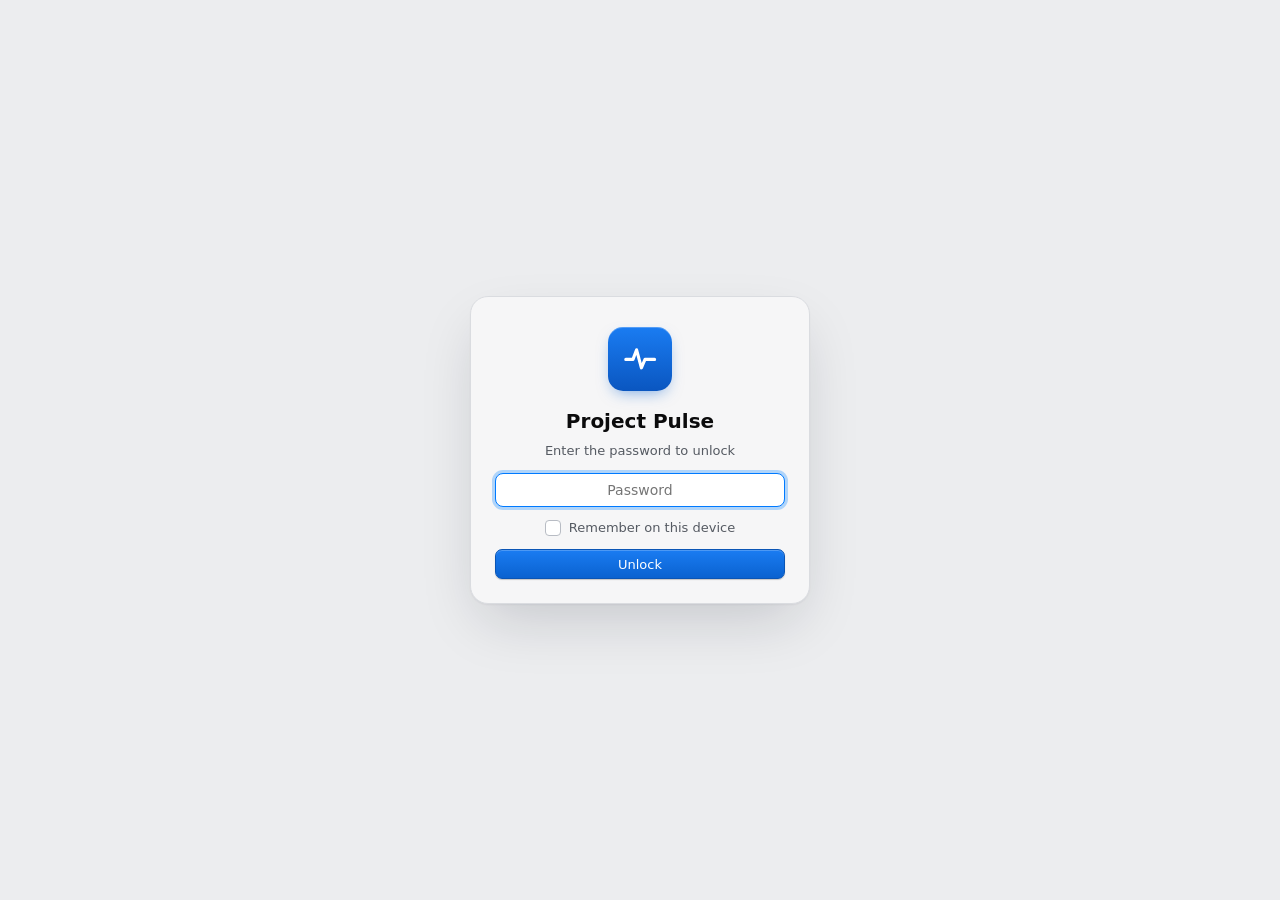
==== commit 58aa2fd8: "Mac-window ops dashboard: bento overview, status matrix, strict green/orange/red - Sidebar + toolbar" ====
--- a/site/index.html
+++ b/site/index.html
@@ -6,120 +6,130 @@
   <title>Project Pulse</title>
   <meta name="robots" content="noindex">
   <meta name="color-scheme" content="dark light">
-  <link rel="icon" href="data:image/svg+xml,%3Csvg xmlns='http://www.w3.org/2000/svg' viewBox='0 0 32 32'%3E%3Crect width='32' height='32' rx='8' fill='%2310b981'/%3E%3Cpath d='M5 17h6l3-8 4 15 3-7h6' fill='none' stroke='white' stroke-width='2.6' stroke-linecap='round' stroke-linejoin='round'/%3E%3C/svg%3E">
+  <link rel="icon" href="data:image/svg+xml,%3Csvg xmlns='http://www.w3.org/2000/svg' viewBox='0 0 32 32'%3E%3Crect width='32' height='32' rx='8' fill='%230A66D9'/%3E%3Cpath d='M5 17h6l3-8 4 15 3-7h6' fill='none' stroke='white' stroke-width='2.6' stroke-linecap='round' stroke-linejoin='round'/%3E%3C/svg%3E">
   <link rel="stylesheet" href="style.css">
 </head>
 <body>
   <div id="lock" class="lock" hidden>
     <form id="lock-form" class="lock-card" autocomplete="off">
-      <div class="brand">
-        <svg viewBox="0 0 32 32" aria-hidden="true"><rect width="32" height="32" rx="8"/><path d="M5 17h6l3-8 4 15 3-7h6"/></svg>
-        <h1>Project Pulse</h1>
-      </div>
-      <p class="lock-sub">This dashboard is private. Enter the password to view it.</p>
+      <div class="app-icon"><svg viewBox="0 0 32 32" aria-hidden="true"><path d="M4 17h6l3-8 4 15 3-7h8"/></svg></div>
+      <h1>Project Pulse</h1>
+      <p class="lock-sub">Enter the password to unlock</p>
       <input id="lock-pass" type="password" placeholder="Password" aria-label="Password" autocomplete="current-password" required>
       <div id="lock-error" class="lock-error" role="alert" hidden>Wrong password</div>
-      <label class="lock-remember"><input id="lock-remember" type="checkbox"> Remember on this device</label>
-      <button id="lock-submit" class="primary" type="submit">Unlock</button>
+      <label class="mcheck lock-remember"><input id="lock-remember" type="checkbox"><span>Remember on this device</span></label>
+      <button id="lock-submit" class="btn default" type="submit">Unlock</button>
     </form>
   </div>
 
   <div id="app" hidden>
-    <header class="top">
-      <div class="top-in">
-        <div class="brand">
-          <svg viewBox="0 0 32 32" aria-hidden="true"><rect width="32" height="32" rx="8"/><path d="M5 17h6l3-8 4 15 3-7h6"/></svg>
-          <h1 id="title">Project Pulse</h1>
+    <div class="window">
+      <header class="toolbar">
+        <div class="tb-left">
+          <div class="lights" aria-hidden="true"><i class="l-r"></i><i class="l-y"></i><i class="l-g"></i></div>
+          <div class="wtitle"><b id="title">Project Pulse</b><span id="updated">Loading…</span></div>
         </div>
-        <nav id="tabs" class="tabs" role="tablist" aria-label="Dashboard sections">
+        <nav id="tabs" class="seg tabs" role="tablist" aria-label="Dashboard sections">
           <button type="button" role="tab" id="tab-overview" data-tab="overview" aria-selected="true" aria-controls="panel-overview">Overview</button>
           <button type="button" role="tab" id="tab-traffic" data-tab="traffic" aria-selected="false" aria-controls="panel-traffic" tabindex="-1">Traffic</button>
           <button type="button" role="tab" id="tab-links" data-tab="links" aria-selected="false" aria-controls="panel-links" tabindex="-1">Links</button>
           <button type="button" role="tab" id="tab-archive" data-tab="archive" aria-selected="false" aria-controls="panel-archive" tabindex="-1">Archive<span id="tab-archive-count" class="tcount num" hidden></span></button>
         </nav>
-        <div class="meta">
-          <span id="updated">Loading…</span>
-          <div class="btns">
-            <button id="theme" class="ghost" type="button" aria-label="Toggle light or dark theme" title="Toggle theme"><svg viewBox="0 0 24 24" width="16" height="16" aria-hidden="true" fill="none" stroke="currentColor" stroke-width="2" stroke-linecap="round" stroke-linejoin="round"><circle cx="12" cy="12" r="9"/><path d="M12 3a9 9 0 0 0 0 18z" fill="currentColor"/></svg></button>
-            <button id="lock-btn" class="ghost wide" type="button">Lock</button>
-          </div>
+        <div class="tools">
+          <label class="msearch"><span class="sr">Search</span>
+            <svg viewBox="0 0 16 16" aria-hidden="true"><circle cx="6.8" cy="6.8" r="4.3"/><path d="M10.2 10.2L14 14"/></svg>
+            <input id="app-search" type="search" placeholder="Search apps" autocomplete="off" spellcheck="false">
+          </label>
+          <button id="theme" class="btn icon" type="button" aria-label="Toggle light or dark theme" title="Toggle theme"><svg viewBox="0 0 16 16" width="14" height="14" aria-hidden="true"><circle cx="8" cy="8" r="5.5" fill="none" stroke="currentColor" stroke-width="1.5"/><path d="M8 2.5a5.5 5.5 0 0 0 0 11z" fill="currentColor"/></svg></button>
+          <button id="lock-btn" class="btn" type="button">Lock</button>
         </div>
-      </div>
-    </header>
+      </header>
 
-    <main class="wrap">
-      <!-- Overview -->
-      <div id="panel-overview" class="panel" role="tabpanel" aria-labelledby="tab-overview">
-        <section id="hero" class="hero" aria-live="polite" aria-label="Health at a glance"></section>
+      <div class="wbody">
+        <aside class="sidebar" aria-label="Navigation">
+          <div class="s-brand"><span class="app-icon sm"><svg viewBox="0 0 32 32" aria-hidden="true"><path d="M4 17h6l3-8 4 15 3-7h8"/></svg></span><b>Project Pulse</b></div>
+          <label class="msearch side-search"><span class="sr">Search</span>
+            <svg viewBox="0 0 16 16" aria-hidden="true"><circle cx="6.8" cy="6.8" r="4.3"/><path d="M10.2 10.2L14 14"/></svg>
+            <input id="side-search" type="search" placeholder="Search" autocomplete="off" spellcheck="false">
+            <kbd aria-hidden="true">&#8984;K</kbd>
+          </label>
+          <nav id="side">
+            <div class="sh">Monitor</div>
+            <button type="button" class="srow" data-tab="overview"><svg viewBox="0 0 16 16" aria-hidden="true"><rect x="2" y="2" width="5" height="5" rx="1.2"/><rect x="9" y="2" width="5" height="5" rx="1.2"/><rect x="2" y="9" width="5" height="5" rx="1.2"/><rect x="9" y="9" width="5" height="5" rx="1.2"/></svg><span class="sl">Overview</span><span id="sb-overview" class="sbadge num" hidden></span></button>
+            <button type="button" class="srow" data-tab="traffic"><svg viewBox="0 0 16 16" aria-hidden="true"><path d="M2 13.5h12"/><path d="M2.5 10.5l3.2-4 3 2.3L13.5 3.5"/></svg><span class="sl">Traffic</span></button>
+            <div class="sh">Manage</div>
+            <button type="button" class="srow" data-tab="links"><svg viewBox="0 0 16 16" aria-hidden="true"><path d="M6.7 9.3a2.8 2.8 0 0 0 4 0l2-2a2.8 2.8 0 0 0-4-4l-.7.7"/><path d="M9.3 6.7a2.8 2.8 0 0 0-4 0l-2 2a2.8 2.8 0 0 0 4 4l.7-.7"/></svg><span class="sl">Links</span></button>
+            <button type="button" class="srow" data-tab="archive"><svg viewBox="0 0 16 16" aria-hidden="true"><rect x="2" y="2.5" width="12" height="3.2" rx="1"/><path d="M3.2 5.7v6.8a1 1 0 0 0 1 1h7.6a1 1 0 0 0 1-1V5.7"/><path d="M6.5 8.8h3"/></svg><span class="sl">Archive</span><span id="sb-archive" class="sbadge num" hidden></span></button>
+          </nav>
+          <div class="sh">Platforms</div>
+          <div id="side-plat" class="side-plat"></div>
+        </aside>
 
-        <section id="attention-section" hidden>
-          <h2 class="section-title">Needs attention</h2>
-          <div id="attention" class="attn-list"></div>
-        </section>
-
-        <section id="apps-section">
-          <div class="section-head">
-            <h2 class="section-title">Apps</h2>
-            <div class="app-tools">
-              <div id="app-filters" class="filters" role="group" aria-label="Filter apps"></div>
-              <label class="search"><span class="sr">Search apps</span>
-                <svg viewBox="0 0 20 20" aria-hidden="true"><circle cx="8.5" cy="8.5" r="5.5"/><path d="M13 13l4 4"/></svg>
-                <input id="app-search" type="search" placeholder="Search apps" autocomplete="off" spellcheck="false">
-              </label>
+        <main class="wrap">
+          <!-- Overview -->
+          <div id="panel-overview" class="panel" role="tabpanel" aria-labelledby="tab-overview">
+            <div class="bento">
+              <div id="p-kpi" class="kpirow span12" aria-label="Key numbers"></div>
+              <section id="p-health" class="pn span4" aria-label="Health score"></section>
+              <section id="p-inc" class="pn span5" aria-label="Incidents"></section>
+              <section id="p-avail" class="pn span3" aria-label="Availability"></section>
+              <section id="p-matrix" class="pn span12" aria-label="Status matrix"></section>
+              <section id="p-resp" class="pn span8" aria-label="Response time"></section>
+              <section id="p-cap" class="pn span4" aria-label="Capacity">
+                <div class="pn-h"><h2>Capacity</h2></div>
+                <div id="usage" class="usage"></div>
+              </section>
+              <section id="apps-section" class="pn span12" aria-label="Apps">
+                <div class="pn-h">
+                  <h2>Apps</h2><span id="apps-count" class="count num"></span>
+                  <div id="app-filters" class="seg sm" role="group" aria-label="Filter apps"></div>
+                </div>
+                <div id="apps" class="apps"></div>
+              </section>
+              <section class="pn span12" aria-label="All checks">
+                <details id="checks" class="checks">
+                  <summary><span class="chev" aria-hidden="true"></span><h2>All checks</h2><span id="checks-count" class="count num"></span></summary>
+                  <div class="checks-body">
+                    <div id="filters" class="seg sm" role="tablist"></div>
+                    <div id="sites" class="sites"></div>
+                  </div>
+                </details>
+              </section>
             </div>
           </div>
-          <div id="apps" class="apps"></div>
-        </section>
 
-        <section>
-          <h2 class="section-title">Usage &amp; limits</h2>
-          <div id="usage" class="usage-grid"></div>
-        </section>
+          <!-- Traffic -->
+          <div id="panel-traffic" class="panel" role="tabpanel" aria-labelledby="tab-traffic" hidden>
+            <div id="traffic"></div>
+          </div>
 
-        <section>
-          <details id="checks" class="checks">
-            <summary><span>All checks</span><span id="checks-count" class="count num"></span></summary>
-            <div class="checks-body">
-              <div id="filters" class="filters" role="tablist"></div>
-              <div id="sites" class="sites"></div>
-            </div>
+          <!-- Links -->
+          <div id="panel-links" class="panel" role="tabpanel" aria-labelledby="tab-links" hidden>
+            <div id="links"></div>
+          </div>
+
+          <!-- Archive -->
+          <div id="panel-archive" class="panel" role="tabpanel" aria-labelledby="tab-archive" hidden>
+            <div id="archive"></div>
+          </div>
+
+          <details id="warnings" class="warnings" hidden>
+            <summary></summary>
+            <ul></ul>
           </details>
-        </section>
+
+          <footer class="foot">
+            Checks run every three hours on GitHub Actions. Uptime reflects recorded checks, not continuous monitoring. Usage comes from provider APIs; see each provider's dashboard for billing.
+          </footer>
+        </main>
       </div>
-
-      <!-- Traffic -->
-      <div id="panel-traffic" class="panel" role="tabpanel" aria-labelledby="tab-traffic" hidden>
-        <div class="page-head"><h2>Who's visiting</h2><p>Repo traffic, form submissions and signed-up users across your stuff.</p></div>
-        <div id="traffic"></div>
-      </div>
-
-      <!-- Links -->
-      <div id="panel-links" class="panel" role="tabpanel" aria-labelledby="tab-links" hidden>
-        <div class="page-head">
-          <div><h2>Everything you own</h2><p>Sites, dashboards, repos and accounts in one place.</p></div>
-          <label class="search wide-search"><span class="sr">Filter links</span>
-            <svg viewBox="0 0 20 20" aria-hidden="true"><circle cx="8.5" cy="8.5" r="5.5"/><path d="M13 13l4 4"/></svg>
-            <input id="link-search" type="search" placeholder="Filter links" autocomplete="off" spellcheck="false">
-          </label>
-        </div>
-        <div id="links"></div>
-      </div>
-
-      <!-- Archive -->
-      <div id="panel-archive" class="panel" role="tabpanel" aria-labelledby="tab-archive" hidden>
-        <div class="page-head"><h2>Cleanup</h2><p>These are hidden from the dashboard and not monitored. Delete them for good when you're sure.</p></div>
-        <div id="archive"></div>
-      </div>
-
-      <details id="warnings" class="warnings" hidden>
-        <summary></summary>
-        <ul></ul>
-      </details>
-
-      <footer class="foot">
-        Checks run every three hours on GitHub Actions. Uptime reflects recorded checks, not continuous monitoring. Usage comes from provider APIs; see each provider's dashboard for current billing details.
-      </footer>
-    </main>
+    </div>
+  <nav class="bbar" aria-label="Sections">
+    <button type="button" data-tab="overview"><svg viewBox="0 0 16 16" aria-hidden="true"><rect x="2" y="2" width="5" height="5" rx="1.2"/><rect x="9" y="2" width="5" height="5" rx="1.2"/><rect x="2" y="9" width="5" height="5" rx="1.2"/><rect x="9" y="9" width="5" height="5" rx="1.2"/></svg><span>Overview</span></button>
+    <button type="button" data-tab="traffic"><svg viewBox="0 0 16 16" aria-hidden="true"><path d="M2 13.5h12"/><path d="M2.5 10.5l3.2-4 3 2.3L13.5 3.5"/></svg><span>Traffic</span></button>
+    <button type="button" data-tab="links"><svg viewBox="0 0 16 16" aria-hidden="true"><path d="M6.7 9.3a2.8 2.8 0 0 0 4 0l2-2a2.8 2.8 0 0 0-4-4l-.7.7"/><path d="M9.3 6.7a2.8 2.8 0 0 0-4 0l-2 2a2.8 2.8 0 0 0 4 4l.7-.7"/></svg><span>Links</span></button>
+    <button type="button" data-tab="archive"><svg viewBox="0 0 16 16" aria-hidden="true"><rect x="2" y="2.5" width="12" height="3.2" rx="1"/><path d="M3.2 5.7v6.8a1 1 0 0 0 1 1h7.6a1 1 0 0 0 1-1V5.7"/><path d="M6.5 8.8h3"/></svg><span>Archive</span></button>
+  </nav>
   </div>
   <script src="app.js"></script>
 </body>
--- a/site/style.css
+++ b/site/style.css
@@ -1,490 +1,523 @@
-/* ---------- Tokens: dark glass is the default; [data-theme="light"] is frosted light ---------- */
+/* Project Pulse: macOS window, dark ambient glow / light gray page. Status colors are strict: good / mid / bad / none. */
 :root {
-  --bg: #07080c;
-  --glow-a: rgba(99, 102, 241, .26);
-  --glow-b: rgba(20, 184, 166, .17);
-  --glow-c: rgba(168, 85, 247, .19);
-  --glass: rgba(255, 255, 255, .055);
-  --glass-solid: #15171f;
-  --glass-2: rgba(255, 255, 255, .06);
-  --glass-3: rgba(255, 255, 255, .1);
-  --border: rgba(255, 255, 255, .09);
-  --border-strong: rgba(255, 255, 255, .18);
-  --hi: rgba(255, 255, 255, .07);
-  --text: #eef0f6;
-  --muted: #a4abbd;
-  --faint: #8a92a8;
-  --up: #34d399; --warn: #fbbf24; --down: #f87171; --paused: #94a3b8; --protected: #818cf8;
-  --up-ink: #34d399; --warn-ink: #fbbf24; --down-ink: #f87171; --paused-ink: #b4bdcc;
-  --up-soft: rgba(52, 211, 153, .14); --warn-soft: rgba(251, 191, 36, .14); --down-soft: rgba(248, 113, 113, .15); --paused-soft: rgba(148, 163, 184, .14);
-  --tick-empty: rgba(255, 255, 255, .09);
-  --track: rgba(255, 255, 255, .09);
-  --netlify: #2dd4bf; --vercel: #f4f4f5; --supabase: #3ecf8e; --custom: #a78bfa; --github: #cbd5e1;
-  --vercel-fg: #09090b;
-  --btn-bg: #f5f6fa; --btn-fg: #0a0b10;
-  --focus: #93c5fd;
-  --shadow: 0 1px 1px rgba(0, 0, 0, .25), 0 10px 32px rgba(0, 0, 0, .35);
-  --shadow-lg: 0 2px 2px rgba(0, 0, 0, .3), 0 20px 48px rgba(0, 0, 0, .5);
-  --glow-fx: .55;
-  --c-views: #8b9bff; --c-clones: #2dd4bf;
-  --radius: 18px;
-  --font: -apple-system, BlinkMacSystemFont, "SF Pro Display", "SF Pro Text", system-ui, "Segoe UI", Roboto, sans-serif;
-  color-scheme: dark;
-}
-:root[data-theme="light"] {
-  --bg: #eceef5;
-  --glow-a: rgba(99, 102, 241, .20);
-  --glow-b: rgba(45, 212, 191, .20);
-  --glow-c: rgba(192, 132, 252, .20);
-  --glass: rgba(255, 255, 255, .62);
-  --glass-solid: #f8f9fc;
-  --glass-2: rgba(255, 255, 255, .55);
-  --glass-3: rgba(15, 23, 42, .07);
-  --border: rgba(15, 23, 42, .09);
-  --border-strong: rgba(15, 23, 42, .2);
-  --hi: rgba(255, 255, 255, .9);
-  --text: #0f172a; --muted: #475569; --faint: #5f6b7e;
-  --up: #10b981; --warn: #f59e0b; --down: #ef4444; --paused: #94a3b8; --protected: #6366f1;
-  --up-ink: #047857; --warn-ink: #92400e; --down-ink: #b91c1c; --paused-ink: #475569;
-  --up-soft: rgba(16, 185, 129, .14); --warn-soft: rgba(245, 158, 11, .16); --down-soft: rgba(239, 68, 68, .12); --paused-soft: rgba(100, 116, 139, .12);
-  --tick-empty: rgba(15, 23, 42, .09);
-  --track: rgba(15, 23, 42, .09);
-  --netlify: #0d9488; --vercel: #0f172a; --supabase: #059669; --custom: #7c3aed; --github: #334155;
-  --vercel-fg: #fff;
-  --btn-bg: #0f172a; --btn-fg: #fff;
-  --focus: #2563eb;
-  --shadow: 0 1px 1px rgba(15, 23, 42, .04), 0 8px 28px rgba(15, 23, 42, .08);
-  --shadow-lg: 0 2px 4px rgba(15, 23, 42, .06), 0 18px 42px rgba(15, 23, 42, .14);
-  --glow-fx: .3;
-  --c-views: #4f46e5; --c-clones: #0d9488;
   color-scheme: light;
-}
-
-* { box-sizing: border-box; }
-html { -webkit-text-size-adjust: 100%; }
-body {
-  margin: 0; min-height: 100vh; background: var(--bg); color: var(--text);
-  font: 15px/1.5 var(--font);
-  -webkit-font-smoothing: antialiased; -moz-osx-font-smoothing: grayscale;
-  letter-spacing: -.005em;
-}
-/* Soft colour glows + faint grain, fixed behind everything */
-body::before {
-  content: ""; position: fixed; inset: 0; z-index: -2; pointer-events: none;
-  background:
-    radial-gradient(60vmax 50vmax at 8% -8%, var(--glow-a), transparent 62%),
-    radial-gradient(55vmax 45vmax at 98% 12%, var(--glow-c), transparent 60%),
-    radial-gradient(60vmax 50vmax at 40% 112%, var(--glow-b), transparent 62%);
-}
-body::after {
-  content: ""; position: fixed; inset: 0; z-index: -1; pointer-events: none; opacity: .5;
-  background-image: repeating-linear-gradient(0deg, rgba(255,255,255,.012) 0 1px, transparent 1px 3px), repeating-linear-gradient(90deg, rgba(255,255,255,.01) 0 1px, transparent 1px 4px);
-}
-:root[data-theme="light"] body::after { opacity: .25; filter: invert(1); }
-a { color: inherit; }
-code { font: 12px ui-monospace, SFMono-Regular, "SF Mono", Menlo, monospace; background: var(--glass-3); padding: 1px 6px; border-radius: 6px; overflow-wrap: anywhere; }
-.num { font-variant-numeric: tabular-nums; }
-.wrap { max-width: 1180px; margin: 0 auto; padding: 22px 16px 56px; }
-[hidden] { display: none !important; }
-
-/* ---------- Glass surfaces ---------- */
-.hero, .card, .app, .attn, .checks, .sites, .warnings, .lock-card, .tile, .kpi, .arch, .top, .setup, .filters, .tabs {
-  background: var(--glass);
-  border: 1px solid var(--border);
-  box-shadow: var(--shadow), inset 0 1px 0 var(--hi);
-  -webkit-backdrop-filter: blur(24px) saturate(160%);
-  backdrop-filter: blur(24px) saturate(160%);
-}
+  --font: -apple-system, BlinkMacSystemFont, "SF Pro Text", system-ui, "Segoe UI", Roboto, sans-serif;
+  --font-r: ui-rounded, "SF Pro Rounded", -apple-system, BlinkMacSystemFont, system-ui, sans-serif;
+  --mono: ui-monospace, "SF Mono", Menlo, Consolas, monospace;
+  --page:#ECEDEF; --glow:none;
+  --win-bg:#F6F6F7; --win-solid:#F6F6F7; --win-border:#DADCE0;
+  --win-shadow:0 1px 2px rgba(16,24,40,.05), 0 24px 60px -12px rgba(16,24,40,.18);
+  --tb-bg:rgba(255,255,255,.84); --hair:#E3E5E8; --side-bg:rgba(255,255,255,.55);
+  --pn-bg:#fff; --pn-b:#E3E5E8; --pn-sh:0 1px 2px rgba(16,24,40,.04);
+  --text:#0B0B0C; --t2:#555A62; --t3:#686D75;
+  --ib-bg:#F3F4F6; --ib-b:#E3E5E8;
+  --field:#fff; --field-b:#D9DCE0;
+  --hover:rgba(16,24,40,.04); --row-alt:rgba(16,24,40,.025); --flash:rgba(0,98,204,.12);
+  --sel-bg:#fff; --sel-sh:0 1px 2px rgba(16,24,40,.12), inset 0 0 0 1px #E3E5E8;
+  --seg-track:rgba(16,24,40,.07); --seg-b:rgba(16,24,40,.04); --seg-sel:#fff;
+  --seg-sh:0 1px 2px rgba(16,24,40,.18), 0 0 0 .5px rgba(16,24,40,.06);
+  --btn-bg:linear-gradient(#fff,#F4F5F7); --btn-b:#D5D8DD; --btn-sh:0 1px 1px rgba(16,24,40,.06); --btn-active:#E9EAEE;
+  --groove:rgba(16,24,40,.08); --groove-sh:rgba(16,24,40,.16); --tick-off:rgba(16,24,40,.12); --grid:rgba(16,24,40,.08); --cell-bg:#F6F7F9;
+  --accent:#007AFF; --accent-t:#0062CC; --sa:#2F6FED; --sb:#8E44C8;
+  --chk-b:#B8BCC4; --chk-bg:#fff; --bbar-bg:rgba(255,255,255,.92);
+  --dm-a:rgba(16,24,40,.06); --dm-b:rgba(16,24,40,0); --tk-glow:0px;
+  --good:#1F9D45; --mid:#C76A00; --bad:#D70015; --none:#8A8A8E;
+  --good-t:#157A36; --mid-t:#A65A00; --bad-t:#C40012; --none-t:#6C6C71;
+  --good-soft:rgba(31,157,69,.12); --mid-soft:rgba(199,106,0,.13); --bad-soft:rgba(215,0,21,.10); --none-soft:rgba(138,138,142,.16);
+  --good-lo:rgba(31,157,69,.25); --mid-lo:rgba(199,106,0,.25); --bad-lo:rgba(215,0,21,.22); --none-lo:rgba(138,138,142,.25);
+  --good-on:#04200d; --mid-on:#1f1000; --bad-on:#fff; --none-on:#fff;
+}
+@media (prefers-color-scheme: dark) {
+  :root:not([data-theme="light"]) {
+    color-scheme: dark;
+    --page:#0B0D0D;
+    --glow:radial-gradient(1000px 520px at 12% -8%, rgba(34,120,72,.34), transparent 65%), radial-gradient(800px 420px at 75% -12%, rgba(20,100,70,.16), transparent 70%);
+    --win-bg:rgba(15,18,18,.80); --win-solid:#101313; --win-border:rgba(255,255,255,.08);
+    --win-shadow:0 0 0 .5px rgba(0,0,0,.6), 0 30px 80px rgba(0,0,0,.55);
+    --tb-bg:rgba(18,22,22,.78); --hair:rgba(255,255,255,.07); --side-bg:rgba(255,255,255,.02);
+    --pn-bg:linear-gradient(180deg,rgba(255,255,255,.04),rgba(255,255,255,0) 45%),#141717; --pn-b:rgba(255,255,255,.06);
+    --pn-sh:inset 0 1px 0 rgba(255,255,255,.04), 0 8px 24px -12px rgba(0,0,0,.6);
+    --text:#EEF1F0; --t2:rgba(238,241,240,.66); --t3:rgba(238,241,240,.52);
+    --ib-bg:rgba(255,255,255,.05); --ib-b:rgba(255,255,255,.08);
+    --field:rgba(255,255,255,.05); --field-b:rgba(255,255,255,.09);
+    --hover:rgba(255,255,255,.05); --row-alt:rgba(255,255,255,.025); --flash:rgba(10,132,255,.20);
+    --sel-bg:linear-gradient(180deg,rgba(255,255,255,.11),rgba(255,255,255,.05));
+    --sel-sh:inset 0 1px 0 rgba(255,255,255,.08), 0 1px 2px rgba(0,0,0,.4), inset 0 0 0 1px rgba(255,255,255,.06);
+    --seg-track:rgba(0,0,0,.38); --seg-b:rgba(255,255,255,.06); --seg-sel:rgba(255,255,255,.17);
+    --seg-sh:0 1px 2px rgba(0,0,0,.4), inset 0 1px 0 rgba(255,255,255,.12);
+    --btn-bg:linear-gradient(rgba(255,255,255,.13),rgba(255,255,255,.06)); --btn-b:rgba(255,255,255,.13);
+    --btn-sh:inset 0 1px 0 rgba(255,255,255,.10), 0 1px 1px rgba(0,0,0,.35); --btn-active:rgba(255,255,255,.04);
+    --groove:rgba(0,0,0,.45); --groove-sh:rgba(0,0,0,.65); --tick-off:rgba(255,255,255,.14); --grid:rgba(255,255,255,.06); --cell-bg:rgba(255,255,255,.035);
+    --accent:#0A84FF; --accent-t:#5AB0FF; --sa:#5AA9FF; --sb:#BF8CFF;
+    --chk-b:rgba(255,255,255,.3); --chk-bg:rgba(255,255,255,.06); --bbar-bg:rgba(16,19,19,.88);
+    --dm-a:rgba(255,255,255,.09); --dm-b:rgba(255,255,255,0); --tk-glow:3px;
+    --good:#22C55E; --mid:#FF9F0A; --bad:#FF453A; --none:#8E8E93;
+    --good-t:#3DDC84; --mid-t:#FFB340; --bad-t:#FF6B62; --none-t:#A0A0A6;
+    --good-soft:rgba(34,197,94,.15); --mid-soft:rgba(255,159,10,.16); --bad-soft:rgba(255,69,58,.17); --none-soft:rgba(142,142,147,.16);
+    --good-lo:rgba(34,197,94,.22); --mid-lo:rgba(255,159,10,.22); --bad-lo:rgba(255,69,58,.24); --none-lo:rgba(142,142,147,.22);
+    --good-on:#04140a; --mid-on:#1c1000; --bad-on:#1d0503; --none-on:#111;
+  }
+}
+:root[data-theme="dark"] {
+    color-scheme: dark;
+    --page:#0B0D0D;
+    --glow:radial-gradient(1000px 520px at 12% -8%, rgba(34,120,72,.34), transparent 65%), radial-gradient(800px 420px at 75% -12%, rgba(20,100,70,.16), transparent 70%);
+    --win-bg:rgba(15,18,18,.80); --win-solid:#101313; --win-border:rgba(255,255,255,.08);
+    --win-shadow:0 0 0 .5px rgba(0,0,0,.6), 0 30px 80px rgba(0,0,0,.55);
+    --tb-bg:rgba(18,22,22,.78); --hair:rgba(255,255,255,.07); --side-bg:rgba(255,255,255,.02);
+    --pn-bg:linear-gradient(180deg,rgba(255,255,255,.04),rgba(255,255,255,0) 45%),#141717; --pn-b:rgba(255,255,255,.06);
+    --pn-sh:inset 0 1px 0 rgba(255,255,255,.04), 0 8px 24px -12px rgba(0,0,0,.6);
+    --text:#EEF1F0; --t2:rgba(238,241,240,.66); --t3:rgba(238,241,240,.52);
+    --ib-bg:rgba(255,255,255,.05); --ib-b:rgba(255,255,255,.08);
+    --field:rgba(255,255,255,.05); --field-b:rgba(255,255,255,.09);
+    --hover:rgba(255,255,255,.05); --row-alt:rgba(255,255,255,.025); --flash:rgba(10,132,255,.20);
+    --sel-bg:linear-gradient(180deg,rgba(255,255,255,.11),rgba(255,255,255,.05));
+    --sel-sh:inset 0 1px 0 rgba(255,255,255,.08), 0 1px 2px rgba(0,0,0,.4), inset 0 0 0 1px rgba(255,255,255,.06);
+    --seg-track:rgba(0,0,0,.38); --seg-b:rgba(255,255,255,.06); --seg-sel:rgba(255,255,255,.17);
+    --seg-sh:0 1px 2px rgba(0,0,0,.4), inset 0 1px 0 rgba(255,255,255,.12);
+    --btn-bg:linear-gradient(rgba(255,255,255,.13),rgba(255,255,255,.06)); --btn-b:rgba(255,255,255,.13);
+    --btn-sh:inset 0 1px 0 rgba(255,255,255,.10), 0 1px 1px rgba(0,0,0,.35); --btn-active:rgba(255,255,255,.04);
+    --groove:rgba(0,0,0,.45); --groove-sh:rgba(0,0,0,.65); --tick-off:rgba(255,255,255,.14); --grid:rgba(255,255,255,.06); --cell-bg:rgba(255,255,255,.035);
+    --accent:#0A84FF; --accent-t:#5AB0FF; --sa:#5AA9FF; --sb:#BF8CFF;
+    --chk-b:rgba(255,255,255,.3); --chk-bg:rgba(255,255,255,.06); --bbar-bg:rgba(16,19,19,.88);
+    --dm-a:rgba(255,255,255,.09); --dm-b:rgba(255,255,255,0); --tk-glow:3px;
+    --good:#22C55E; --mid:#FF9F0A; --bad:#FF453A; --none:#8E8E93;
+    --good-t:#3DDC84; --mid-t:#FFB340; --bad-t:#FF6B62; --none-t:#A0A0A6;
+    --good-soft:rgba(34,197,94,.15); --mid-soft:rgba(255,159,10,.16); --bad-soft:rgba(255,69,58,.17); --none-soft:rgba(142,142,147,.16);
+    --good-lo:rgba(34,197,94,.22); --mid-lo:rgba(255,159,10,.22); --bad-lo:rgba(255,69,58,.24); --none-lo:rgba(142,142,147,.22);
+    --good-on:#04140a; --mid-on:#1c1000; --bad-on:#1d0503; --none-on:#111;
+}
+
+.st-good { --s:var(--good); --st:var(--good-t); --s-soft:var(--good-soft); --s-lo:var(--good-lo); --on:var(--good-on); }
+.st-mid  { --s:var(--mid);  --st:var(--mid-t);  --s-soft:var(--mid-soft);  --s-lo:var(--mid-lo);  --on:var(--mid-on); }
+.st-bad  { --s:var(--bad);  --st:var(--bad-t);  --s-soft:var(--bad-soft);  --s-lo:var(--bad-lo);  --on:var(--bad-on); }
+.st-none { --s:var(--none); --st:var(--none-t); --s-soft:var(--none-soft); --s-lo:var(--none-lo); --on:var(--none-on); }
+.t { color:var(--st); }
+
+* { box-sizing:border-box; }
+html { -webkit-text-size-adjust:100%; }
+[hidden] { display:none !important; }
+body { margin:0; min-height:100vh; font:13px/1.45 var(--font); color:var(--text); background:var(--page); -webkit-font-smoothing:antialiased; }
+body::before { content:""; position:fixed; inset:0; background:var(--glow); pointer-events:none; z-index:0; }
+#app, #lock { position:relative; z-index:1; }
+h1, h2, h3, p, ul, ol, dl, dd { margin:0; }
+ul, ol { padding:0; }
+button { font:inherit; color:inherit; }
+a { color:var(--accent-t); text-decoration:none; }
+a:hover { text-decoration:underline; }
+.sr { position:absolute; width:1px; height:1px; margin:-1px; padding:0; overflow:hidden; clip:rect(0 0 0 0); white-space:nowrap; border:0; }
+.num, .tcount, .count { font-variant-numeric:tabular-nums; }
+:focus-visible { outline:2px solid var(--accent); outline-offset:2px; border-radius:6px; }
+code { font:12px var(--mono); background:var(--field); border:1px solid var(--field-b); padding:1px 5px; border-radius:5px; }
+.r { text-align:right; }
+.dim { color:var(--t3); }
+
+/* ---------- Window ---------- */
+.window { max-width:1440px; margin:24px auto; border-radius:14px; border:1px solid var(--win-border); background:var(--win-bg); box-shadow:var(--win-shadow); -webkit-backdrop-filter:blur(30px) saturate(150%); backdrop-filter:blur(30px) saturate(150%); }
 @supports not ((backdrop-filter: blur(1px)) or (-webkit-backdrop-filter: blur(1px))) {
-  .hero, .card, .app, .attn, .checks, .sites, .warnings, .lock-card, .tile, .kpi, .arch, .top, .setup, .filters, .tabs { background: var(--glass-solid); }
-}
-
-/* ---------- Header ---------- */
-.top { position: sticky; top: 0; z-index: 30; border-width: 0 0 1px; border-radius: 0; box-shadow: 0 1px 0 var(--hi) inset, 0 8px 30px rgba(0,0,0,.18); }
-.top-in { max-width: 1180px; margin: 0 auto; padding: 10px 16px; display: grid; gap: 8px 12px; align-items: center;
-  grid-template-columns: minmax(0, 1fr) auto; grid-template-areas: "brand actions" "tabs tabs" "upd upd"; }
-.brand { grid-area: brand; display: flex; align-items: center; gap: 10px; min-width: 0; }
-.brand svg { width: 28px; height: 28px; flex: none; filter: drop-shadow(0 0 8px rgba(52,211,153,.45)); }
-.brand svg rect { fill: var(--up); }
-.brand svg path { fill: none; stroke: #04130d; stroke-width: 2.6; stroke-linecap: round; stroke-linejoin: round; }
-h1 { font-size: 19px; margin: 0; letter-spacing: -.02em; font-weight: 650; white-space: nowrap; }
-.meta { display: contents; }
-#updated { grid-area: upd; font-size: 12px; color: var(--muted); }
-#updated b { color: var(--text); font-weight: 600; }
-.btns { grid-area: actions; display: flex; gap: 8px; }
-button.ghost { background: var(--glass-2); border: 1px solid var(--border); color: var(--muted); border-radius: 999px; width: 40px; height: 40px; cursor: pointer; display: inline-grid; place-items: center; font-size: 16px; transition: background .18s, color .18s, transform .18s; }
-button.ghost:hover { color: var(--text); background: var(--glass-3); }
-button.ghost.wide { width: auto; padding: 0 16px; font-size: 13px; font-weight: 600; }
-
-/* Segmented control */
-.tabs { grid-area: tabs; display: flex; gap: 2px; padding: 3px; border-radius: 13px; background: var(--glass-2); box-shadow: inset 0 1px 2px rgba(0,0,0,.25); overflow-x: auto; max-width: 100%; justify-self: start; scrollbar-width: none; -webkit-backdrop-filter: none; backdrop-filter: none; }
-.tabs::-webkit-scrollbar { display: none; }
-.tabs button, .filters button { font: inherit; }
-.tabs button { flex: none; border: 0; background: transparent; color: var(--muted); min-height: 40px; padding: 0 18px; border-radius: 10px; font-size: 14px; font-weight: 550; cursor: pointer; white-space: nowrap; transition: background .18s, color .18s, box-shadow .18s; display: inline-flex; align-items: center; gap: 8px; }
-.tabs button:hover { color: var(--text); }
-.tabs button[aria-selected="true"] { background: var(--glass-3); color: var(--text); font-weight: 650; box-shadow: 0 1px 3px rgba(0,0,0,.3), inset 0 1px 0 var(--hi), inset 0 0 0 1px var(--border); }
-:root[data-theme="light"] .tabs button[aria-selected="true"] { background: #fff; }
-.tcount { font-size: 11.5px; min-width: 20px; padding: 1px 6px; text-align: center; border-radius: 99px; background: var(--down-soft); color: var(--down-ink); font-weight: 650; }
-@media (min-width: 641px) {
-  .top-in { grid-template-columns: auto 1fr auto; grid-template-areas: "brand tabs meta"; }
-  .tabs { justify-self: center; }
-  .meta { display: flex; grid-area: meta; align-items: center; gap: 12px; }
-  #updated { grid-area: auto; text-align: right; max-width: 220px; line-height: 1.3; }
-  .btns { grid-area: auto; }
-}
-@media (min-width: 641px) and (max-width: 1019px) {
-  .top-in { grid-template-columns: minmax(0, 1fr) auto; grid-template-areas: "brand meta" "tabs tabs"; }
-  .tabs { justify-self: start; }
-}
-
-/* ---------- Utilities ---------- */
-.sr { position: absolute; width: 1px; height: 1px; overflow: hidden; clip: rect(0 0 0 0); white-space: nowrap; }
-:focus-visible { outline: 2px solid var(--focus); outline-offset: 2px; border-radius: 8px; }
-button { font-family: inherit; }
-h2, h3, h4 { letter-spacing: -.015em; }
-
-/* ---------- Hero ---------- */
-.hero { border-radius: 22px; padding: 26px; margin-bottom: 30px; }
-.hero-main { display: flex; align-items: center; gap: 34px; }
-.donut { position: relative; width: 184px; height: 184px; flex: none; }
-.donut svg { width: 100%; height: 100%; display: block; overflow: visible; }
-.d-track { fill: none; stroke: var(--track); stroke-width: 13; }
-.seg, .r-val, .g-val { fill: none; stroke: var(--c); stroke-linecap: butt; }
-.seg, .r-val, .g-val, .dot, .cdot, .sdot, .legend i { filter: drop-shadow(0 0 5px color-mix(in srgb, var(--c) calc(var(--glow-fx) * 100%), transparent)); }
-.seg { stroke-width: 13; stroke-dasharray: 0 100; transition: stroke-dasharray 1s cubic-bezier(.2,.7,.2,1); }
-.go .seg { stroke-dasharray: var(--l) var(--rest); }
-.donut-center { position: absolute; inset: 0; display: grid; place-content: center; text-align: center; }
-.donut-center b { font-size: 50px; line-height: 1; letter-spacing: -.04em; font-weight: 650; }
-.donut-center span { font-size: 13px; color: var(--muted); margin-top: 4px; }
-.hero-text { min-width: 0; flex: 1; }
-.hero h2 { margin: 0; font-size: 30px; letter-spacing: -.03em; line-height: 1.15; display: flex; align-items: center; gap: 12px; font-weight: 650; }
-.hero .pulse { width: 11px; height: 11px; border-radius: 50%; background: var(--c); position: relative; flex: none; box-shadow: 0 0 12px var(--c); }
-.hero .pulse::after { content: ""; position: absolute; inset: -5px; border-radius: 50%; background: var(--c); opacity: .25; animation: ping 2s ease-out infinite; }
-@keyframes ping { from { transform: scale(.6); opacity: .45; } to { transform: scale(1.6); opacity: 0; } }
-.hero p { margin: 6px 0 0; color: var(--muted); font-size: 15px; max-width: 56ch; }
-.stat-pills { display: flex; flex-wrap: wrap; gap: 10px; margin-top: 18px; }
-.spill { background: var(--glass-2); border: 1px solid var(--border); border-radius: 14px; padding: 9px 15px; min-width: 120px; }
-.spill b { display: block; font-size: 21px; line-height: 1.15; letter-spacing: -.02em; font-weight: 650; }
-.spill span { font-size: 12px; color: var(--muted); }
-.legend { list-style: none; margin: 14px 0 0; padding: 0; display: flex; flex-wrap: wrap; gap: 6px 16px; font-size: 13px; color: var(--muted); }
-.legend li { display: flex; align-items: center; gap: 6px; }
-.legend i { width: 9px; height: 9px; border-radius: 50%; background: var(--c); }
-.legend b { color: var(--text); }
-.strip-wrap { margin-top: 22px; padding-top: 18px; border-top: 1px solid var(--border); }
-.strip-label { font-size: 12px; color: var(--faint); margin-bottom: 8px; }
-.strip { display: flex; gap: 4px; }
-.sq { position: relative; flex: 1 1 0; min-width: 5px; max-width: 44px; height: 20px; padding: 0; border: 0; border-radius: 7px; cursor: pointer; background: var(--c); box-shadow: 0 0 10px color-mix(in srgb, var(--c) 40%, transparent); transition: transform .18s, filter .18s; }
-.sq::after { content: ""; position: absolute; inset: -10px -2px; }
-.sq:hover { transform: translateY(-2px); filter: brightness(1.15); }
-.sq.h-healthy { --c: var(--up); } .sq.h-warning { --c: var(--warn); } .sq.h-critical { --c: var(--down); } .sq.h-info { --c: var(--paused); }
-
-/* ---------- Sections & headings ---------- */
-section { margin-bottom: 34px; }
-.section-head { display: flex; align-items: end; justify-content: space-between; gap: 12px; flex-wrap: wrap; margin-bottom: 14px; }
-.section-title { font-size: 12.5px; text-transform: uppercase; letter-spacing: .08em; color: var(--muted); margin: 0 0 12px; font-weight: 650; }
-.section-head .section-title { margin: 0; }
-.page-head { display: flex; align-items: flex-end; justify-content: space-between; gap: 14px 20px; flex-wrap: wrap; margin: 6px 0 22px; }
-.page-head h2 { margin: 0; font-size: 28px; letter-spacing: -.03em; font-weight: 650; }
-.page-head p { margin: 4px 0 0; color: var(--muted); max-width: 62ch; }
-.sub-title { display: flex; align-items: center; gap: 10px; flex-wrap: wrap; font-size: 17px; font-weight: 650; margin: 0 0 14px; }
-.sub-title small { font-size: 13px; font-weight: 400; color: var(--muted); letter-spacing: 0; }
-.sub-title .count { margin-left: auto; font-size: 12px; font-weight: 600; color: var(--muted); background: var(--glass-2); border: 1px solid var(--border); border-radius: 99px; padding: 2px 10px; }
-
-/* ---------- Cards, usage ---------- */
-.usage-grid { display: grid; grid-template-columns: repeat(auto-fit, minmax(min(280px, 100%), 1fr)); gap: 16px; }
-.card { border-radius: var(--radius); padding: 18px; min-width: 0; }
-.card-head { display: flex; align-items: center; gap: 10px; margin-bottom: 14px; }
-.logo { width: 28px; height: 28px; border-radius: 8px; display: grid; place-items: center; font-weight: 700; font-size: 13px; color: #04130d; flex: none; box-shadow: inset 0 1px 0 rgba(255,255,255,.35); }
-.logo.netlify { background: var(--netlify); } .logo.vercel { background: var(--vercel); color: var(--vercel-fg); } .logo.supabase { background: var(--supabase); }
-.card-head h3 { margin: 0; font-size: 15px; }
-.card-head .sub { color: var(--muted); font-size: 12px; }
-.card-head a.out { margin-left: auto; font-size: 12px; color: var(--muted); text-decoration: none; border: 1px solid var(--border); background: var(--glass-2); padding: 6px 12px; border-radius: 999px; white-space: nowrap; transition: background .18s, color .18s; }
-.card-head a.out:hover { color: var(--text); background: var(--glass-3); }
-.card-top { display: flex; align-items: center; justify-content: space-between; gap: 10px; margin-bottom: 12px; }
-.card-top h4 { margin: 0; font-size: 15px; font-weight: 650; display: flex; align-items: center; gap: 8px; flex-wrap: wrap; }
-.note { font-size: 13px; color: var(--muted); background: var(--glass-2); border: 1px solid var(--border); border-radius: 12px; padding: 10px 13px; }
-.note.warnnote { color: var(--warn-ink); background: var(--warn-soft); margin-bottom: 14px; }
-.chips { display: flex; flex-wrap: wrap; gap: 6px; margin-top: 10px; }
-.chip { display: inline-block; font-size: 12px; padding: 2px 10px; border-radius: 999px; background: var(--glass-2); border: 1px solid var(--border); color: var(--muted); font-weight: 500; }
-.chip.ok { background: var(--up-soft); color: var(--up-ink); }
-.chip.bad { background: var(--down-soft); color: var(--down-ink); }
-.chip.warn { background: var(--warn-soft); color: var(--warn-ink); }
-.chip.paused { background: var(--paused-soft); color: var(--paused-ink); }
-.dim-row { display: flex; justify-content: space-between; font-size: 13px; padding: 7px 0; border-top: 1px solid var(--border); }
-.dim-row:first-of-type { border-top: 0; }
-.dim-row span:first-child { color: var(--muted); }
-
-/* ---------- Filters (segmented) + search ---------- */
-.app-tools { display: flex; flex-wrap: wrap; gap: 10px; align-items: center; max-width: 100%; }
-.filters { display: flex; gap: 2px; padding: 3px; border-radius: 13px; overflow-x: auto; max-width: 100%; scrollbar-width: none; }
-.filters::-webkit-scrollbar { display: none; }
-.filters button { border: 0; background: transparent; color: var(--muted); padding: 0 13px; min-height: 40px; border-radius: 10px; font-size: 13px; font-weight: 550; cursor: pointer; white-space: nowrap; transition: background .18s, color .18s; }
-.filters button:hover { color: var(--text); }
-.filters button[aria-selected="true"], .filters button[aria-pressed="true"] { background: var(--glass-3); color: var(--text); font-weight: 650; box-shadow: inset 0 1px 0 var(--hi), inset 0 0 0 1px var(--border); }
-.filters .count { color: var(--faint); margin-left: 6px; font-weight: 400; }
-.search { position: relative; display: block; }
-.search svg { position: absolute; left: 14px; top: 50%; width: 15px; height: 15px; margin-top: -7.5px; fill: none; stroke: var(--faint); stroke-width: 1.8; stroke-linecap: round; pointer-events: none; }
-.search input { width: 210px; max-width: 100%; height: 42px; font: inherit; font-size: 14px; color: var(--text); background: var(--glass-2); border: 1px solid var(--border); border-radius: 999px; padding: 0 14px 0 36px; box-shadow: inset 0 1px 2px rgba(0,0,0,.18); transition: border-color .18s, background .18s; }
-.search input::placeholder { color: var(--faint); }
-.search input:focus { outline: none; border-color: var(--focus); background: var(--glass-3); }
-.wide-search input { width: 300px; }
-
-/* ---------- Pills & buttons ---------- */
-.pill { display: inline-flex; align-items: center; gap: 6px; font-size: 12.5px; font-weight: 650; padding: 4px 11px 4px 8px; border-radius: 999px; white-space: nowrap; }
-.p-healthy { background: var(--up-soft); color: var(--up-ink); }
-.p-warning { background: var(--warn-soft); color: var(--warn-ink); }
-.p-critical { background: var(--down-soft); color: var(--down-ink); }
-.p-info, .p-paused { background: var(--paused-soft); color: var(--paused-ink); }
-.pill i { font-style: normal; font-size: 13px; font-weight: 700; line-height: 1; min-width: 12px; text-align: center; }
-.btn { display: inline-flex; align-items: center; justify-content: center; gap: 6px; min-height: 40px; padding: 0 18px; border-radius: 999px; background: var(--btn-bg); color: var(--btn-fg); font-weight: 650; font-size: 14px; text-decoration: none; white-space: nowrap; border: 1px solid transparent; box-shadow: 0 1px 0 rgba(255,255,255,.4) inset, 0 4px 14px rgba(0,0,0,.25); transition: transform .18s, filter .18s, background .18s, box-shadow .18s; }
-.btn:hover { filter: brightness(1.06); transform: translateY(-1px); }
-.btn.sm { font-size: 13px; padding: 0 15px; }
-.btn.ghost-link { background: var(--glass-2); color: var(--text); border-color: var(--border-strong); box-shadow: inset 0 1px 0 var(--hi); }
-.btn.ghost-link:hover { background: var(--glass-3); filter: none; }
-.btn.danger { background: transparent; color: var(--down-ink); border-color: color-mix(in srgb, var(--down) 60%, transparent); box-shadow: none; }
-.btn.danger:hover { background: var(--down-soft); filter: none; }
-.row-actions { display: flex; flex-wrap: wrap; gap: 8px; margin-top: 14px; }
-
-/* ---------- Needs attention ---------- */
-.attn-list { display: grid; grid-template-columns: repeat(auto-fill, minmax(min(380px, 100%), 1fr)); gap: 14px; }
-.attn { display: flex; flex-wrap: wrap; align-items: center; justify-content: space-between; gap: 12px 16px; border-radius: 16px; padding: 16px 18px; min-width: 0; position: relative; overflow: hidden; }
-.attn::before { content: ""; position: absolute; left: 0; top: 0; bottom: 0; width: 3px; background: var(--a); box-shadow: 0 0 14px var(--a); }
-.attn.h-critical { --a: var(--down); background-image: linear-gradient(90deg, var(--down-soft), transparent 60%); }
-.attn.h-warning { --a: var(--warn); background-image: linear-gradient(90deg, var(--warn-soft), transparent 60%); }
-.attn-body { min-width: 0; flex: 1 1 200px; }
-.attn-title { display: flex; align-items: center; gap: 10px; flex-wrap: wrap; }
-.attn-title b { font-size: 16px; overflow: hidden; text-overflow: ellipsis; white-space: nowrap; max-width: 100%; }
-.attn-issues { list-style: none; margin: 6px 0 0; padding: 0; font-size: 13.5px; color: var(--muted); }
-.attn-issues li { overflow-wrap: anywhere; }
-.attn-issues .is-critical { color: var(--down-ink); } .attn-issues .is-warning { color: var(--warn-ink); }
-.attn-actions { display: flex; flex-wrap: wrap; gap: 8px; }
-
-/* ---------- App cards ---------- */
-.apps { display: grid; grid-template-columns: repeat(auto-fill, minmax(min(310px, 100%), 1fr)); gap: 18px; }
-.apps > .empty { grid-column: 1 / -1; }
-.app { --a: var(--up); position: relative; display: flex; flex-direction: column; gap: 14px; border-radius: 20px; padding: 18px; min-width: 0; overflow: hidden; transition: transform .2s ease, box-shadow .2s ease, border-color .2s; }
-.app::before { content: ""; position: absolute; left: 14%; right: 14%; top: 0; height: 2px; border-radius: 0 0 4px 4px; background: linear-gradient(90deg, transparent, var(--a), transparent); box-shadow: 0 0 16px var(--a); opacity: .9; }
-.app.h-warning { --a: var(--warn); } .app.h-critical { --a: var(--down); } .app.h-info { --a: var(--paused); }
-.app:hover { transform: translateY(-3px); box-shadow: var(--shadow-lg), inset 0 1px 0 var(--hi); border-color: color-mix(in srgb, var(--a) 45%, var(--border)); }
-.app:focus { outline: none; }
-.app.flash { animation: flash 1.6s ease; }
-@keyframes flash { 0%, 60% { box-shadow: 0 0 0 3px var(--focus), var(--shadow-lg); } 100% { box-shadow: var(--shadow), inset 0 1px 0 var(--hi); } }
-.app-top { display: flex; align-items: center; gap: 12px; }
-.mono { width: 46px; height: 46px; flex: none; border-radius: 14px; display: grid; place-items: center; color: #fff; font-weight: 700; font-size: 17px; letter-spacing: .02em; text-shadow: 0 1px 2px rgba(0,0,0,.3); box-shadow: inset 0 1px 0 rgba(255,255,255,.3), inset 0 0 0 1px rgba(255,255,255,.12), 0 6px 16px rgba(0,0,0,.3); }
-.app-id { min-width: 0; flex: 1; }
-.app-id h3 { margin: 0; font-size: 17px; letter-spacing: -.02em; font-weight: 650; overflow: hidden; text-overflow: ellipsis; white-space: nowrap; }
-.app-id .host { font-size: 12.5px; color: var(--faint); overflow: hidden; text-overflow: ellipsis; white-space: nowrap; }
-.ring { width: 52px; height: 52px; flex: none; transform: rotate(-90deg); overflow: visible; }
-.ring text { transform: rotate(90deg); transform-origin: 20px 20px; }
-.r-track { fill: none; stroke: var(--track); stroke-width: 4.5; }
-.r-val { stroke-width: 4.5; stroke-linecap: round; stroke-dasharray: 0 100; transition: stroke-dasharray .9s cubic-bezier(.2,.7,.2,1); }
-.go .r-val { stroke-dasharray: var(--v) 100; }
-.r-num { fill: var(--text); font-size: 10.5px; font-weight: 700; font-variant-numeric: tabular-nums; }
-.app-cta { display: flex; align-items: center; justify-content: space-between; gap: 10px; flex-wrap: wrap; }
-.metric-top { display: flex; justify-content: space-between; font-size: 12px; color: var(--faint); margin-bottom: 4px; }
-.metric-top .num { color: var(--muted); font-weight: 600; }
-.spark { display: block; width: 100%; height: auto; overflow: visible; }
-.s-line { fill: none; stroke: var(--a); stroke-width: 1.8; stroke-linejoin: round; stroke-linecap: round; filter: drop-shadow(0 0 4px color-mix(in srgb, var(--a) 60%, transparent)); }
-.sg-a { stop-color: var(--a); stop-opacity: .3; } .sg-b { stop-color: var(--a); stop-opacity: 0; }
-.s-bad { fill: var(--down); stroke: var(--glass-solid); stroke-width: 1; }
-.s-last { fill: var(--a); stroke: var(--glass-solid); stroke-width: 1.5; }
-.spark-empty { font-size: 12.5px; color: var(--faint); background: var(--glass-2); border-radius: 12px; padding: 12px; text-align: center; }
-.ticks.slim { height: 14px; gap: 2px; }
-.ticks.slim i { border-radius: 3px; }
-.comps { display: flex; flex-wrap: wrap; gap: 6px; }
-.comp { display: inline-flex; align-items: center; gap: 6px; min-height: 28px; padding: 0 11px 0 9px; border-radius: 999px; font-size: 12px; font-weight: 600; text-decoration: none; background: var(--glass-2); color: var(--text); border: 1px solid var(--border); max-width: 100%; transition: background .18s, border-color .18s; }
-a.comp:hover { background: var(--glass-3); border-color: var(--border-strong); }
-.comp .cn { overflow: hidden; text-overflow: ellipsis; white-space: nowrap; }
-.cdot { width: 8px; height: 8px; border-radius: 50%; flex: none; background: var(--c); }
-.issues { list-style: none; margin: 0; padding: 0; display: flex; flex-direction: column; gap: 5px; font-size: 13px; }
-.issues li { display: flex; gap: 8px; align-items: flex-start; line-height: 1.35; overflow-wrap: anywhere; }
-.issues li i { font-style: normal; font-weight: 700; width: 16px; flex: none; text-align: center; }
-.issues .is-critical { color: var(--down-ink); } .issues .is-warning { color: var(--warn-ink); } .issues .is-info { color: var(--paused-ink); } .issues .more { color: var(--faint); padding-left: 24px; }
-.app-meta { margin-top: auto; padding-top: 12px; border-top: 1px solid var(--border); font-size: 12px; color: var(--muted); }
-
-/* ---------- Collapsible checks ---------- */
-.checks { border-radius: var(--radius); }
-.checks > summary { cursor: pointer; padding: 14px 18px; min-height: 52px; display: flex; align-items: center; gap: 10px; font-weight: 650; list-style: none; }
-.checks > summary::-webkit-details-marker { display: none; }
-.checks > summary::before { content: "▸"; color: var(--faint); transition: transform .2s; }
-.checks[open] > summary::before { transform: rotate(90deg); }
-.checks > summary .count { background: var(--glass-2); border: 1px solid var(--border); border-radius: 99px; padding: 1px 10px; font-size: 12px; color: var(--muted); font-weight: 500; }
-.checks-body { padding: 0 14px 14px; display: flex; flex-direction: column; gap: 12px; }
-.checks .sites { box-shadow: none; background: transparent; border-color: var(--border); -webkit-backdrop-filter: none; backdrop-filter: none; }
-
-/* ---------- Gauges ---------- */
-.gauges { display: grid; grid-template-columns: repeat(auto-fit, minmax(118px, 1fr)); gap: 16px 10px; }
-.gauge { text-align: center; min-width: 0; }
-.gauge svg { width: 100%; max-width: 150px; height: auto; display: block; margin: 0 auto; overflow: visible; }
-.g-track { fill: none; stroke: var(--track); stroke-width: 10; stroke-linecap: round; }
-.g-val { stroke-width: 10; stroke-linecap: round; stroke-dasharray: 0 100; transition: stroke-dasharray .9s cubic-bezier(.2,.7,.2,1); }
-.go .g-val { stroke-dasharray: var(--v) 100; }
-.g-num { fill: var(--text); font-size: 20px; font-weight: 700; font-variant-numeric: tabular-nums; }
-.g-label { font-size: 12.5px; color: var(--muted); margin-top: 2px; overflow: hidden; text-overflow: ellipsis; white-space: nowrap; }
-.g-sub { font-size: 13px; font-weight: 600; }
-.g-sub small { color: var(--faint); font-weight: 400; }
-.g-foot { font-size: 11.5px; color: var(--faint); margin-top: 2px; }
-.card .gauges + .note, .card .gauges + .dim-row, .card .gauges + .chips { margin-top: 14px; }
-
-/* ---------- Site rows (All checks) ---------- */
-.sites { border-radius: var(--radius); overflow: hidden; }
-.site { display: grid; grid-template-columns: minmax(0, 1.4fr) minmax(0, 1.6fr) 70px 64px; gap: 16px; align-items: center; padding: 13px 18px; border-top: 1px solid var(--border); }
-.site:first-child { border-top: 0; }
-.site-name { display: flex; align-items: center; gap: 10px; min-width: 0; }
-.dot { width: 10px; height: 10px; border-radius: 50%; flex: none; background: var(--c); }
-.site-name .txt { min-width: 0; }
-.site-name a.n { font-weight: 600; text-decoration: none; display: block; overflow: hidden; text-overflow: ellipsis; white-space: nowrap; }
-.nrow { display: flex; align-items: center; gap: 8px; min-width: 0; }
-.chip.sm { font-size: 11px; padding: 1px 7px; flex: none; }
-.site-name a.n:hover { text-decoration: underline; }
-.site-name .host { font-size: 12px; color: var(--faint); overflow: hidden; text-overflow: ellipsis; white-space: nowrap; display: flex; gap: 6px; align-items: center; }
-.pf { font-size: 10.5px; font-weight: 700; text-transform: uppercase; letter-spacing: .05em; padding: 2px 7px; border-radius: 6px; color: #04130d; flex: none; background: var(--paused); }
-.pf.netlify { background: var(--netlify); } .pf.vercel { background: var(--vercel); color: var(--vercel-fg); } .pf.supabase { background: var(--supabase); } .pf.custom { background: var(--custom); } .pf.github { background: var(--github); }
-:root[data-theme="light"] .pf { color: #fff; }
-.ticks { display: flex; gap: 2px; height: 26px; align-items: stretch; min-width: 0; }
-.ticks i { flex: 1 1 0; border-radius: 3px; background: var(--c, var(--tick-empty)); min-width: 2px; opacity: .9; }
-.ticks i:hover { opacity: 1; transform: scaleY(1.12); }
-.ticks-wrap .lbl { display: flex; justify-content: space-between; font-size: 11px; color: var(--faint); margin-top: 3px; }
-.pct { text-align: right; font-weight: 600; font-size: 14px; }
-.pct small { display: block; font-weight: 400; color: var(--faint); font-size: 11px; }
-.ms { text-align: right; font-size: 13px; color: var(--muted); }
-.ms small { display: block; color: var(--faint); font-size: 11px; }
-.empty { padding: 28px; text-align: center; color: var(--muted); background: var(--glass-2); border: 1px dashed var(--border-strong); border-radius: var(--radius); }
-
-/* ---------- Traffic ---------- */
-.kpis { display: grid; grid-template-columns: repeat(4, minmax(0, 1fr)); gap: 14px; margin-bottom: 16px; }
-.kpi { border-radius: 16px; padding: 16px 18px; display: flex; flex-direction: column; min-width: 0; }
-.kpi b { font-size: 30px; line-height: 1.1; letter-spacing: -.03em; font-weight: 650; }
-.kpi span { font-size: 13px; color: var(--text); margin-top: 4px; font-weight: 550; }
-.kpi small { font-size: 12px; color: var(--faint); }
-.chart-card, .tbl-card { margin-bottom: 16px; }
-.chart { width: 100%; min-height: 200px; }
-.chart svg { display: block; max-width: 100%; overflow: visible; }
-.chart-foot { font-size: 12px; color: var(--faint); margin-top: 8px; }
-.gl { stroke: var(--border); stroke-width: 1; }
-.ax { fill: var(--faint); font-size: 11px; font-variant-numeric: tabular-nums; }
-.av { stroke: none; } .gv-a { stop-color: var(--c-views); stop-opacity: .38; } .gv-b { stop-color: var(--c-views); stop-opacity: 0; }
-.lv, .lc { fill: none; stroke-width: 2; stroke-linejoin: round; stroke-linecap: round; }
-.lv { stroke: var(--c-views); filter: drop-shadow(0 0 5px color-mix(in srgb, var(--c-views) 55%, transparent)); }
-.lc { stroke: var(--c-clones); filter: drop-shadow(0 0 5px color-mix(in srgb, var(--c-clones) 55%, transparent)); }
-.hit { fill: transparent; } .hit:hover { fill: var(--glass-3); }
-.legend2 { display: flex; gap: 14px; font-size: 12.5px; color: var(--muted); }
-.legend2 span { display: inline-flex; align-items: center; gap: 6px; }
-.legend2 i { width: 10px; height: 10px; border-radius: 3px; }
-.k-v { background: var(--c-views); } .k-c { background: var(--c-clones); }
-.tbl-wrap { overflow-x: auto; max-width: 100%; margin: 0 -4px; padding: 0 4px; }
-.tbl { width: 100%; border-collapse: collapse; font-size: 13.5px; }
-.tbl th { text-align: left; font-size: 11.5px; text-transform: uppercase; letter-spacing: .06em; color: var(--faint); font-weight: 650; padding: 8px 10px; border-bottom: 1px solid var(--border); white-space: nowrap; }
-.tbl td { padding: 10px; border-bottom: 1px solid var(--border); white-space: nowrap; }
-.tbl tr:last-child td { border-bottom: 0; }
-.tbl .r { text-align: right; } .tbl .dim { color: var(--muted); }
-.tbl a.tl { text-decoration: none; font-weight: 600; } .tbl a.tl:hover { text-decoration: underline; }
-.lk { vertical-align: -1px; color: var(--faint); }
-.two-col { display: grid; grid-template-columns: repeat(2, minmax(0, 1fr)); gap: 16px; }
-.rank { list-style: none; margin: 0; padding: 0; display: flex; flex-direction: column; gap: 11px; }
-.rk-top { display: flex; justify-content: space-between; gap: 12px; font-size: 13.5px; }
-.rk-name { min-width: 0; overflow: hidden; text-overflow: ellipsis; white-space: nowrap; }
-.rk-val { white-space: nowrap; font-weight: 650; } .rk-val small { color: var(--faint); font-weight: 400; }
-.rk-bar { height: 5px; border-radius: 99px; background: var(--track); margin-top: 5px; overflow: hidden; }
-.rk-bar i { display: block; height: 100%; border-radius: 99px; background: linear-gradient(90deg, var(--c-views), var(--c-clones)); }
-.setup { border-radius: 20px; padding: 22px; }
-.setup-head { display: flex; align-items: center; gap: 10px; flex-wrap: wrap; margin-bottom: 8px; }
-.setup-head h4 { margin: 0; font-size: 18px; font-weight: 650; }
-.setup p, .untracked p { color: var(--muted); margin: 6px 0 12px; max-width: 70ch; }
-.steps { margin: 0; padding-left: 22px; color: var(--text); display: flex; flex-direction: column; gap: 8px; max-width: 74ch; }
-.steps li::marker { color: var(--faint); font-weight: 650; }
-.untracked p { margin: 0 0 10px; }
-
-/* ---------- Links ---------- */
-.lsec { margin-bottom: 30px; }
-.tiles { display: grid; grid-template-columns: repeat(auto-fill, minmax(min(250px, 100%), 1fr)); gap: 12px; }
-.tile { display: flex; align-items: center; gap: 12px; min-height: 60px; padding: 10px 14px; border-radius: 16px; text-decoration: none; min-width: 0; transition: transform .18s, border-color .18s, background .18s, box-shadow .18s; }
-.tile:hover { transform: translateY(-2px); background: var(--glass-3); border-color: var(--border-strong); box-shadow: var(--shadow-lg), inset 0 1px 0 var(--hi); }
-.tg { width: 34px; height: 34px; flex: none; border-radius: 10px; display: grid; place-items: center; font-size: 13px; font-weight: 750; color: #04130d; background: var(--paused); box-shadow: inset 0 1px 0 rgba(255,255,255,.35); letter-spacing: -.02em; }
-.tg.netlify { background: var(--netlify); } .tg.vercel { background: var(--vercel); color: var(--vercel-fg); } .tg.supabase { background: var(--supabase); } .tg.custom { background: var(--custom); } .tg.github { background: var(--github); font-size: 12px; }
-:root[data-theme="light"] .tg { color: #fff; }
-.tt { min-width: 0; flex: 1; display: flex; flex-direction: column; }
-.tt b { display: flex; align-items: center; gap: 7px; font-weight: 650; font-size: 14.5px; min-width: 0; }
-.tt .tn { overflow: hidden; text-overflow: ellipsis; white-space: nowrap; min-width: 0; }
-.tt small { color: var(--muted); font-size: 12.5px; overflow: hidden; text-overflow: ellipsis; white-space: nowrap; }
-.sdot { width: 8px; height: 8px; border-radius: 50%; flex: none; background: var(--c); }
-.to { color: var(--faint); font-size: 15px; transition: color .18s, transform .18s; }
-.tile:hover .to { color: var(--text); transform: translate(1px, -1px); }
-.badge { font-style: normal; font-size: 10.5px; font-weight: 650; text-transform: uppercase; letter-spacing: .05em; padding: 1px 7px; border-radius: 99px; background: var(--paused-soft); color: var(--paused-ink); flex: none; }
-
-/* ---------- Archive ---------- */
-.checklist { list-style: none; margin: 0; padding: 0; display: flex; flex-direction: column; gap: 10px; }
-.arch { display: flex; align-items: center; gap: 14px; padding: 13px 16px; border-radius: 16px; flex-wrap: wrap; transition: opacity .2s; }
-.arch.is-done { opacity: .55; } .arch.is-done .arch-name b { text-decoration: line-through; }
-.arch-main { flex: 1 1 220px; min-width: 0; }
-.arch-name { display: flex; align-items: center; gap: 8px; flex-wrap: wrap; }
-.arch-name b { font-size: 15px; font-weight: 650; overflow-wrap: anywhere; }
-.arch-sub { font-size: 12.5px; color: var(--muted); margin-top: 2px; }
-.arch-actions { display: flex; flex-wrap: wrap; gap: 8px; }
-.ck { position: relative; width: 40px; height: 40px; flex: none; display: grid; place-items: center; cursor: pointer; margin: -8px 0 -8px -8px; }
-.ck input { position: absolute; inset: 0; opacity: 0; margin: 0; cursor: pointer; width: 100%; height: 100%; }
-.ck i { width: 22px; height: 22px; border-radius: 7px; border: 1.5px solid var(--border-strong); background: var(--glass-2); display: block; transition: background .18s, border-color .18s; position: relative; pointer-events: none; }
-.ck input:checked + .sr + i, .ck input:checked ~ i { background: var(--up); border-color: var(--up); box-shadow: 0 0 10px color-mix(in srgb, var(--up) 55%, transparent); }
-.ck input:checked ~ i::after { content: ""; position: absolute; left: 6px; top: 2px; width: 6px; height: 11px; border: solid #04130d; border-width: 0 2.2px 2.2px 0; transform: rotate(45deg); }
-.ck input:focus-visible ~ i { outline: 2px solid var(--focus); outline-offset: 2px; }
-.hint { font-size: 12.5px; color: var(--faint); margin-top: 12px; }
-
-/* ---------- Warnings, footer ---------- */
-.warnings { font-size: 13px; color: var(--muted); border-radius: 14px; padding: 10px 16px; margin-bottom: 22px; }
-.warnings summary { cursor: pointer; min-height: 28px; }
-.warnings ul { margin: 8px 0 0; padding-left: 18px; }
-.warnings li { word-break: break-word; font-family: ui-monospace, SFMono-Regular, "SF Mono", Menlo, monospace; font-size: 12px; }
-.foot { color: var(--faint); font-size: 12px; text-align: center; max-width: 620px; margin: 0 auto; }
+  .window, .lock-card { background:var(--win-solid); }
+  .toolbar { background:var(--win-solid); }
+}
+.toolbar { position:sticky; top:0; z-index:20; display:grid; grid-template-columns:1fr auto 1fr; align-items:center; gap:12px; min-height:52px; padding:10px 16px; background:var(--tb-bg); -webkit-backdrop-filter:blur(20px); backdrop-filter:blur(20px); border-bottom:1px solid var(--hair); border-radius:14px 14px 0 0; }
+.tb-left { display:flex; align-items:center; gap:14px; min-width:0; }
+.lights { display:flex; gap:8px; flex:none; }
+.lights i { width:12px; height:12px; border-radius:50%; display:block; }
+.l-r { background:#FF5F57; box-shadow:inset 0 0 0 .5px #E0443E; }
+.l-y { background:#FEBC2E; box-shadow:inset 0 0 0 .5px #DEA123; }
+.l-g { background:#28C840; box-shadow:inset 0 0 0 .5px #1AAB29; }
+.wtitle { display:flex; flex-direction:column; min-width:0; line-height:1.25; }
+.wtitle b { font-size:13px; font-weight:600; white-space:nowrap; overflow:hidden; text-overflow:ellipsis; }
+.wtitle span { font-size:11px; color:var(--t3); white-space:nowrap; overflow:hidden; text-overflow:ellipsis; }
+.tools { display:flex; align-items:center; justify-content:flex-end; gap:8px; min-width:0; }
+.wbody { display:grid; grid-template-columns:minmax(0,1fr); }
+.wrap { min-width:0; padding:16px 20px 20px; }
+.panel[hidden] { display:none; }
+
+/* ---------- Controls ---------- */
+.btn { -webkit-appearance:none; appearance:none; display:inline-flex; align-items:center; justify-content:center; gap:4px; height:24px; padding:0 10px; font:500 12px/1 var(--font); color:var(--text); background:var(--btn-bg); border:1px solid var(--btn-b); border-radius:7px; box-shadow:var(--btn-sh); cursor:pointer; white-space:nowrap; text-decoration:none; transition:background-color .15s, box-shadow .15s; }
+.btn:hover { text-decoration:none; filter:brightness(1.04); }
+.btn:active { background:var(--btn-active); box-shadow:none; }
+.toolbar .btn { height:28px; font-size:13px; }
+.btn.sm { height:22px; padding:0 9px; }
+.btn.icon { width:28px; padding:0; }
+.btn.default { color:#fff; border-color:#0A55B5; background:linear-gradient(#1A7CF2,#0A62D0); box-shadow:inset 0 1px 0 rgba(255,255,255,.22), 0 1px 1px rgba(0,0,0,.2); height:30px; font-size:13px; }
+.btn.default:active { background:#0A56B8; }
+.btn.default:disabled { opacity:.6; }
+.btn.danger { color:var(--bad-t); }
+.seg { display:inline-flex; gap:2px; padding:2px; background:var(--seg-track); border:1px solid var(--seg-b); border-radius:9px; max-width:100%; overflow-x:auto; scrollbar-width:none; }
+.seg::-webkit-scrollbar { display:none; }
+.seg button { -webkit-appearance:none; appearance:none; display:inline-flex; align-items:center; gap:6px; padding:4px 14px; font:500 13px/1.3 var(--font); color:var(--t2); background:none; border:0; border-radius:7px; cursor:pointer; white-space:nowrap; transition:background-color .15s, color .15s; }
+.seg button:hover { color:var(--text); }
+.seg button[aria-selected="true"], .seg button[aria-pressed="true"] { color:var(--text); background:var(--seg-sel); box-shadow:var(--seg-sh); }
+.seg.sm button { padding:2px 10px; font-size:12px; }
+.seg .count, .seg .tcount { font-size:11px; color:var(--t3); }
+.tcount { margin-left:2px; }
+.msearch { position:relative; display:block; }
+.msearch svg { position:absolute; left:9px; top:50%; width:14px; height:14px; transform:translateY(-50%); fill:none; stroke:var(--t3); stroke-width:1.5; stroke-linecap:round; pointer-events:none; }
+.msearch input { width:100%; height:28px; padding:0 10px 0 28px; font:13px var(--font); color:var(--text); background:var(--field); border:1px solid var(--field-b); border-radius:8px; outline:none; -webkit-appearance:none; appearance:none; }
+.msearch input::placeholder { color:var(--t3); }
+.msearch input:focus { border-color:var(--accent); box-shadow:0 0 0 3px rgba(10,132,255,.3); }
+.msearch input:disabled { opacity:.5; }
+.msearch kbd { position:absolute; right:7px; top:50%; transform:translateY(-50%); font:11px var(--font); color:var(--t3); border:1px solid var(--field-b); border-radius:5px; padding:1px 5px; pointer-events:none; }
+.tools .msearch { width:200px; }
+.mcheck { display:inline-flex; align-items:center; gap:8px; cursor:pointer; color:var(--t2); }
+.mcheck input { -webkit-appearance:none; appearance:none; width:16px; height:16px; margin:0; display:inline-grid; place-content:center; border:1px solid var(--chk-b); border-radius:4px; background:var(--chk-bg); cursor:pointer; flex:none; }
+.mcheck input:checked { background:linear-gradient(#1A7CF2,#0A62D0); border-color:#0A55B5; }
+.mcheck input:checked::after { content:""; width:8px; height:4px; border:2px solid #fff; border-top:0; border-right:0; transform:rotate(-45deg) translate(1px,-1px); }
+.chip { display:inline-flex; align-items:center; height:20px; padding:0 8px; font:600 11px/1 var(--font); white-space:nowrap; color:var(--st, var(--none-t)); background:var(--s-soft, var(--none-soft)); border-radius:10px; }
+.dot { display:inline-block; flex:none; width:8px; height:8px; border-radius:50%; background:var(--s); }
+
+/* ---------- Sidebar ---------- */
+.sidebar { display:none; }
+.s-brand { display:flex; align-items:center; gap:10px; padding:2px 6px 14px; font-size:15px; }
+.app-icon { display:grid; place-items:center; width:64px; height:64px; border-radius:15px; background:linear-gradient(#1A7CF2,#0A56C0); box-shadow:inset 0 1px 0 rgba(255,255,255,.25), 0 6px 16px -6px rgba(10,98,208,.6); }
+.app-icon svg { width:60%; height:60%; fill:none; stroke:#fff; stroke-width:2.6; stroke-linecap:round; stroke-linejoin:round; }
+.app-icon.sm { width:26px; height:26px; border-radius:7px; box-shadow:none; }
+.side-search { margin-bottom:6px; }
+.sh { margin:16px 8px 4px; font-size:11px; font-weight:600; color:var(--t3); }
+.srow { -webkit-appearance:none; appearance:none; display:flex; align-items:center; gap:9px; width:100%; height:30px; padding:0 8px; margin:1px 0; font:13px var(--font); color:var(--t2); background:none; border:0; border-radius:8px; text-align:left; cursor:pointer; text-decoration:none; transition:background-color .15s, color .15s; }
+.srow:hover { background:var(--hover); color:var(--text); text-decoration:none; }
+.srow svg { width:16px; height:16px; flex:none; fill:none; stroke:currentColor; stroke-width:1.5; stroke-linecap:round; stroke-linejoin:round; }
+.srow[aria-current="page"] { color:var(--text); background:var(--sel-bg); box-shadow:var(--sel-sh); }
+.srow .sl { flex:1; min-width:0; overflow:hidden; text-overflow:ellipsis; white-space:nowrap; }
+.sbadge { display:inline-flex; align-items:center; justify-content:center; min-width:20px; height:18px; padding:0 6px; font:600 11px/1 var(--font); border-radius:9px; color:var(--st, var(--t2)); background:var(--s-soft, var(--ib-bg)); }
+.sbadge.gray { color:var(--t2); background:var(--ib-bg); }
+.tg { display:inline-flex; align-items:center; justify-content:center; flex:none; min-width:22px; height:22px; padding:0 4px; font:600 10px/1 var(--mono); color:var(--t2); background:var(--ib-bg); border:1px solid var(--ib-b); border-radius:6px; }
+.side-plat .srow { height:28px; }
+
+@media (min-width:1100px) {
+  /* The sidebar column is painted on the grid so it runs the full window height; the sticky nav scrolls inside it. */
+  .wbody { grid-template-columns:224px minmax(0,1fr); background:linear-gradient(to right, var(--side-bg) 0 223px, var(--hair) 223px 224px, transparent 224px); }
+  .sidebar { display:block; position:sticky; top:53px; align-self:start; height:calc(100vh - 53px); overflow-y:auto; padding:14px 12px; }
+  .tools .msearch { display:none; }
+}
+
+/* ---------- Panels and bento ---------- */
+.bento { display:grid; grid-template-columns:repeat(12,minmax(0,1fr)); gap:12px; }
+.span3 { grid-column:span 3; } .span4 { grid-column:span 4; } .span5 { grid-column:span 5; } .span6 { grid-column:span 6; }
+.span7 { grid-column:span 7; } .span8 { grid-column:span 8; } .span12 { grid-column:span 12; }
+.pn { position:relative; min-width:0; padding:14px 16px; background:var(--pn-bg); border:1px solid var(--pn-b); border-radius:14px; box-shadow:var(--pn-sh); }
+.pn-h { display:flex; align-items:center; gap:10px; min-height:28px; margin-bottom:12px; }
+.pn-h h2 { font-size:13px; font-weight:600; white-space:nowrap; }
+.pn-h small { font-size:11px; color:var(--t3); white-space:nowrap; overflow:hidden; text-overflow:ellipsis; }
+.pn-r { margin-left:auto; display:flex; align-items:center; gap:6px; flex-wrap:wrap; justify-content:flex-end; }
+.pn-h > .count { margin-left:0; font-size:12px; color:var(--t3); }
+.pn-h .seg { margin-left:auto; }
+.ib { display:inline-grid; place-items:center; flex:none; width:28px; height:28px; background:var(--ib-bg); border:1px solid var(--ib-b); border-radius:8px; }
+.ib svg { width:15px; height:15px; fill:none; stroke:var(--t2); stroke-width:1.5; stroke-linecap:round; stroke-linejoin:round; }
+.legend { display:flex; gap:12px; flex-wrap:wrap; font-size:11px; color:var(--t2); }
+.legend span { display:inline-flex; align-items:center; gap:6px; }
+.legend .sw { width:14px; height:3px; border-radius:2px; background:var(--sa); }
+.legend .sw.s-b { background:var(--sb); }
+.empty { padding:24px 8px; text-align:center; color:var(--t2); }
+.note { font-size:12px; color:var(--t2); padding:4px 0; }
+.warnnote { padding:8px 12px; border:1px solid var(--pn-b); border-radius:10px; background:var(--cell-bg); }
+.lead { color:var(--t2); margin-bottom:10px; }
+.hint { margin-top:10px; font-size:12px; color:var(--t3); }
+@media (max-width:1180px) {
+  .span3, .span4, .span5 { grid-column:span 6; }
+  .span7, .span8 { grid-column:span 12; }
+  #p-avail { grid-column:span 12; }
+}
+@media (max-width:760px) {
+  .span3, .span4, .span5, .span6, .span7, .span8 { grid-column:span 12; }
+}
+
+/* KPI */
+.kpirow { display:grid; grid-template-columns:repeat(4,minmax(0,1fr)); gap:12px; }
+.kpi { display:flex; flex-direction:column; gap:12px; }
+.k-top { display:flex; align-items:center; gap:10px; }
+.k-l { font-size:13px; color:var(--t2); }
+.k-v { display:flex; align-items:baseline; gap:6px; min-height:42px; }
+.k-v b { font:300 40px/1 var(--font-r); letter-spacing:-.02em; }
+.k-v small { font-size:15px; color:var(--t2); }
+.k-f { display:flex; align-items:center; gap:8px; justify-content:space-between; }
+.k-c { font-size:11px; color:var(--t3); }
+@media (max-width:900px) { .kpirow { grid-template-columns:repeat(2,minmax(0,1fr)); } }
+@media (max-width:760px) { .k-v b { font-size:32px; } .kpi { padding:12px; gap:8px; } }
+
+/* Health gauge */
+.hg { display:flex; flex-direction:column; align-items:center; }
+.tgauge { width:100%; max-width:320px; height:auto; display:block; }
+.tk { stroke-width:2.6; stroke-linecap:round; }
+.tk.off { stroke:var(--tick-off); }
+.tk[class*="st-"] { stroke:var(--s); filter:drop-shadow(0 0 var(--tk-glow) var(--s-lo)); }
+.dm-a { stop-color:var(--dm-a); } .dm-b { stop-color:var(--dm-b); }
+.g-num { font:300 48px var(--font-r); fill:var(--text); font-variant-numeric:tabular-nums; }
+.hg-cap { display:flex; align-items:center; gap:8px; margin-top:-4px; color:var(--t3); font-size:12px; }
+.counters { list-style:none; display:grid; grid-template-columns:1fr 1fr; gap:6px; margin-top:14px; }
+.counters li { display:flex; align-items:center; gap:8px; padding:6px 10px; background:var(--cell-bg); border:1px solid var(--pn-b); border-radius:8px; color:var(--t2); }
+.counters li span { flex:1; }
+.counters b { font-size:15px; font-weight:600; color:var(--text); }
+
+/* Incidents */
+.inc { list-style:none; max-height:310px; overflow:auto; }
+.inc-row { display:grid; grid-template-columns:78px minmax(0,130px) minmax(0,1fr) 36px auto; gap:10px; align-items:center; padding:8px 0; border-top:1px solid var(--hair); }
+.inc-row:first-child { border-top:0; padding-top:0; }
+.sev { display:inline-flex; align-items:center; gap:6px; font-size:12px; font-weight:600; color:var(--st); }
+.inc-app { font-weight:600; overflow:hidden; text-overflow:ellipsis; white-space:nowrap; }
+.linklike { -webkit-appearance:none; appearance:none; background:none; border:0; padding:0; font:inherit; font-weight:600; color:var(--text); text-align:left; cursor:pointer; }
+.linklike:hover { text-decoration:underline; }
+.inc-t { color:var(--t2); font-size:12px; overflow:hidden; text-overflow:ellipsis; display:-webkit-box; -webkit-line-clamp:2; -webkit-box-orient:vertical; }
+.inc-age { text-align:right; color:var(--t3); font-size:12px; }
+.inc-empty { display:flex; flex-direction:column; align-items:center; gap:10px; padding:40px 0; }
+.okring { display:grid; place-items:center; width:44px; height:44px; border-radius:50%; background:var(--s-soft); color:var(--st); border:1px solid var(--s-lo); }
+.okring svg { width:22px; height:22px; fill:none; stroke:currentColor; stroke-width:1.8; stroke-linecap:round; stroke-linejoin:round; }
+@media (max-width:760px) {
+  .inc-row { grid-template-columns:auto 1fr auto auto; grid-template-areas:"sev app age btn" "txt txt txt txt"; row-gap:2px; }
+  .inc-row .sev { grid-area:sev; } .inc-row .inc-app { grid-area:app; } .inc-row .inc-t { grid-area:txt; } .inc-row .inc-age { grid-area:age; } .inc-row .btn { grid-area:btn; }
+}
+
+/* Availability */
+.av-big { display:flex; align-items:baseline; gap:4px; }
+.av-big b { font:300 40px/1 var(--font-r); letter-spacing:-.02em; color:var(--st); }
+.av-big small { font-size:20px; color:var(--t2); }
+.av-sub { margin:4px 0 12px; font-size:12px; color:var(--t3); }
+.av-stats { display:grid; grid-template-columns:1fr 1fr; gap:8px; }
+.av-stats > div { padding:6px 10px; background:var(--cell-bg); border:1px solid var(--pn-b); border-radius:8px; }
+dt { font-size:11px; color:var(--t3); }
+dd { font-size:15px; font-weight:600; }
+.hist { display:flex; align-items:flex-end; gap:3px; height:72px; margin-top:14px; }
+.bar { flex:1; min-height:4px; border-radius:3px 3px 1px 1px; background:linear-gradient(180deg,var(--s),var(--s-lo)); box-shadow:0 0 8px -2px var(--s-lo); }
+.hist-cap { display:flex; justify-content:space-between; margin-top:6px; font-size:11px; color:var(--t3); }
+
+/* Status matrix */
+.mx-row { display:grid; grid-template-columns:170px minmax(0,1fr) 64px 76px 64px; gap:14px; align-items:center; padding:5px 0; border-top:1px solid var(--hair); }
+.mx-head { border-top:0; padding:0 0 6px; font-size:11px; color:var(--t3); }
+.mx-axis { display:flex; justify-content:space-between; }
+.mx-name { -webkit-appearance:none; appearance:none; display:flex; align-items:center; gap:8px; min-width:0; background:none; border:0; padding:0; font:500 13px var(--font); color:var(--text); text-align:left; cursor:pointer; }
+.mx-name span { overflow:hidden; text-overflow:ellipsis; white-space:nowrap; }
+.mx-name:hover span { text-decoration:underline; }
+.mx-cells { display:flex; gap:2px; height:18px; }
+.cell { flex:1; min-width:2px; border-radius:3px; background:var(--s); opacity:.95; }
+.cell.st-none { background:var(--tick-off); opacity:1; }
+.mx-up, .mx-ms { text-align:right; font-weight:600; font-size:13px; }
+.mx-ms { font-weight:500; }
+.mx-open { text-align:right; font-size:12px; white-space:nowrap; }
+@media (max-width:760px) {
+  .mx-head { display:none; }
+  .mx-row { grid-template-columns:minmax(0,1fr) auto auto auto; grid-template-areas:"name up ms open" "cells cells cells cells"; gap:6px 12px; padding:8px 0; }
+  .mx-name { grid-area:name; } .mx-cells { grid-area:cells; } .mx-up { grid-area:up; } .mx-ms { grid-area:ms; } .mx-open { grid-area:open; }
+}
+
+/* Charts */
+.chart { width:100%; min-height:190px; }
+.chart svg { display:block; }
+.chart-foot { font-size:11px; color:var(--t3); margin-top:6px; }
+.gl { stroke:var(--grid); stroke-width:1; }
+.ax { fill:var(--t3); font:11px var(--font); }
+.ln { fill:none; stroke-width:2; stroke-linejoin:round; stroke-linecap:round; }
+.ln.s-a { stroke:var(--sa); } .ln.s-b { stroke:var(--sb); }
+.ga.s-a { stop-color:var(--sa); stop-opacity:.3; } .gb.s-a { stop-color:var(--sa); stop-opacity:0; }
+.th { stroke:var(--s); stroke-width:1; stroke-dasharray:5 4; }
+.thl { fill:var(--st); font:600 10px var(--font); }
+.ld { fill:#fff; stroke:var(--s); stroke-width:2.5; }
+.pill rect { fill:var(--s); }
+.pill text { fill:var(--on); font:600 11px var(--font); }
+.hit { fill:transparent; }
+.hit:hover { fill:var(--hover); }
+.rstats { display:flex; flex-wrap:wrap; gap:8px; margin-top:12px; }
+.rstats > div { padding:6px 12px; background:var(--cell-bg); border:1px solid var(--pn-b); border-radius:8px; }
+.rstats .slowest { flex:1 1 260px; }
+.slowest dd { display:flex; flex-wrap:wrap; gap:4px 14px; font-size:12px; font-weight:400; color:var(--t2); }
+.slowest dd span { display:inline-flex; align-items:center; gap:6px; }
+
+/* Capacity */
+.cap-sec { margin-bottom:18px; }
+.cap-sec:last-child { margin-bottom:0; }
+.prov { display:flex; align-items:center; gap:8px; margin-bottom:6px; }
+.pv-t b { display:block; font-size:13px; line-height:1.2; }
+.pv-t small { font-size:11px; color:var(--t3); }
+.out { margin-left:auto; font-size:12px; white-space:nowrap; }
+.meter { margin:10px 0; }
+.m-top { display:flex; justify-content:space-between; gap:8px; font-size:12px; }
+.m-l { color:var(--t2); overflow:hidden; text-overflow:ellipsis; white-space:nowrap; }
+.m-v { white-space:nowrap; }
+.m-v small { color:var(--t3); font-size:12px; }
+.m-bar { height:16px; margin-top:5px; border-radius:8px; background:var(--groove); box-shadow:inset 0 1px 2px var(--groove-sh); overflow:hidden; }
+.m-bar i { display:flex; align-items:center; justify-content:flex-end; height:100%; min-width:42px; padding-right:2px; border-radius:8px; background:linear-gradient(90deg,var(--s-lo),var(--s)); box-shadow:0 0 10px -2px var(--s-lo); }
+.m-bar b { font:600 10px/12px var(--font); padding:0 6px; border-radius:6px; color:#fff; background:rgba(0,0,0,.42); font-variant-numeric:tabular-nums; }
+.m-foot { margin-top:4px; font-size:11px; color:var(--t3); }
+.m-ring { display:none; }
+.rg-t { fill:none; stroke:var(--groove); stroke-width:4.5; }
+.rg-v { fill:none; stroke:var(--s); stroke-width:4.5; stroke-linecap:round; }
+.m-ring text { fill:var(--text); font:600 12px var(--font-r); }
+.dim-row { display:flex; justify-content:space-between; padding:4px 0; font-size:12px; color:var(--t2); border-top:1px solid var(--hair); }
+.chips { display:flex; flex-wrap:wrap; gap:6px; margin-top:8px; }
+@media (max-width:760px) {
+  .cap-sec { display:grid; grid-template-columns:repeat(3,minmax(0,1fr)); gap:8px; }
+  .cap-sec > .prov, .cap-sec > .note, .cap-sec > .chips, .cap-sec > .dim-row { grid-column:1/-1; }
+  .meter { display:flex; flex-direction:column; align-items:center; text-align:center; margin:4px 0; }
+  .m-bar { display:none; }
+  .m-ring { display:block; width:64px; height:64px; order:-1; }
+  .m-top { flex-direction:column; gap:0; }
+  .m-v small { display:none; }
+}
+
+/* Apps table */
+.tw { overflow-x:auto; }
+.atbl { width:100%; border-collapse:collapse; }
+.atbl th { padding:0 10px 8px; font-size:11px; font-weight:600; color:var(--t3); text-align:left; white-space:nowrap; }
+.atbl th.r { text-align:right; }
+.atbl td { padding:9px 10px; border-top:1px solid var(--hair); vertical-align:middle; transition:background-color .15s; }
+.atbl tbody tr:hover td { background:var(--hover); }
+.atbl tr.flash td { background:var(--flash); }
+.stc { display:inline-flex; align-items:center; gap:8px; font-weight:500; white-space:nowrap; }
+.app-n { min-width:0; }
+.app-n b { display:block; font-weight:600; }
+.app-n b a { color:var(--text); }
+.app-n small { display:block; font-size:11px; color:var(--t3); max-width:220px; overflow:hidden; text-overflow:ellipsis; white-space:nowrap; }
+.pchips { display:flex; flex-wrap:wrap; gap:5px; }
+.pchip { display:inline-flex; align-items:center; gap:5px; height:22px; padding:0 7px; font:600 10px/1 var(--mono); color:var(--t2); background:var(--ib-bg); border:1px solid var(--ib-b); border-radius:6px; }
+a.pchip:hover { background:var(--hover); text-decoration:none; }
+.c-up b { font-weight:600; }
+.resp { display:inline-flex; align-items:center; gap:10px; }
+.resp b { min-width:56px; font-weight:500; }
+.mspark { flex:none; }
+.mspark polyline { fill:none; stroke:var(--s); stroke-width:1.5; stroke-linejoin:round; stroke-linecap:round; }
+.mspark circle { fill:var(--s); }
+.spark-empty { display:inline-block; width:60px; }
+.c-deploy span, .c-push span { display:inline-flex; align-items:center; gap:6px; white-space:nowrap; color:var(--t2); }
+.c-deploy .st-bad, .c-deploy .st-mid { color:var(--st); }
+.c-act { text-align:right; }
+@media (max-width:1300px) { .atbl .c-push { display:none; } }
+@media (max-width:1000px) { .atbl .c-deploy { display:none; } }
+@media (max-width:760px) {
+  .tw { overflow:visible; }
+  .atbl thead { display:none; }
+  .atbl, .atbl tbody { display:block; }
+  .atbl tr { display:grid; grid-template-columns:1fr 1fr 1fr; grid-template-areas:"app app st" "plat plat plat" "up resp resp" "dep push act"; gap:8px 10px; padding:12px 0; border-top:1px solid var(--hair); }
+  .atbl tr:first-child { border-top:0; }
+  .atbl td { display:block; padding:0; border:0; background:none !important; }
+  .atbl .c-app { grid-area:app; } .atbl .c-st { grid-area:st; justify-self:end; } .atbl .c-plat { grid-area:plat; }
+  .atbl .c-up { grid-area:up; text-align:left; } .atbl .c-resp { grid-area:resp; }
+  .atbl .c-deploy { grid-area:dep; display:block; } .atbl .c-push { grid-area:push; display:block; } .atbl .c-act { grid-area:act; }
+  .atbl td[data-l]::before { content:attr(data-l); display:block; font-size:11px; color:var(--t3); margin-bottom:2px; }
+  .atbl .c-st::before { display:none !important; }
+  .app-n small { max-width:none; }
+}
+
+/* All checks */
+.checks summary { display:flex; align-items:center; gap:8px; cursor:pointer; list-style:none; }
+.checks summary::-webkit-details-marker { display:none; }
+.chev { width:6px; height:6px; margin:0 2px; border-right:1.5px solid var(--t3); border-bottom:1.5px solid var(--t3); transform:rotate(-45deg); transition:transform .15s; }
+.checks[open] .chev { transform:rotate(45deg); }
+.checks summary h2 { font-size:13px; font-weight:600; }
+.checks .count { color:var(--t3); font-size:12px; }
+.checks-body { margin-top:12px; }
+.checks-body .seg { margin-bottom:8px; }
+.site { display:grid; grid-template-columns:minmax(170px,250px) minmax(0,1fr) 84px 84px; gap:16px; align-items:center; padding:9px 0; border-top:1px solid var(--hair); }
+.site-name { display:flex; align-items:center; gap:10px; min-width:0; }
+.site-name .txt { min-width:0; }
+.nrow { display:flex; align-items:center; gap:8px; }
+.nrow .n { font-weight:600; overflow:hidden; text-overflow:ellipsis; white-space:nowrap; color:var(--text); }
+.host { display:flex; gap:6px; font-size:11px; color:var(--t3); white-space:nowrap; overflow:hidden; text-overflow:ellipsis; }
+.pf { font:600 10px/1 var(--mono); color:var(--t2); background:var(--ib-bg); border:1px solid var(--ib-b); padding:2px 5px; border-radius:5px; }
+.ticks { display:flex; gap:2px; height:16px; }
+.lbl { display:flex; justify-content:space-between; margin-top:4px; font-size:11px; color:var(--t3); }
+.site .ms, .site .pct { text-align:right; font-weight:600; }
+.site small { display:block; font-size:11px; font-weight:400; color:var(--t3); }
+@media (max-width:760px) {
+  .site { grid-template-columns:1fr 1fr; gap:8px 12px; }
+  .site-name, .ticks-wrap { grid-column:1/-1; }
+  .site .ms, .site .pct { text-align:left; }
+}
+.warnings { margin-top:12px; padding:10px 14px; background:var(--pn-bg); border:1px solid var(--pn-b); border-radius:12px; }
+.warnings summary { cursor:pointer; font-weight:600; color:var(--mid-t); }
+.warnings ul { margin:8px 0 0 18px; color:var(--t2); font-size:12px; }
+.foot { padding:14px 4px 0; font-size:12px; color:var(--t3); }
+
+/* Traffic */
+.rank { list-style:none; }
+.rank li { margin-bottom:12px; }
+.rk-top { display:flex; justify-content:space-between; gap:10px; font-size:12px; }
+.rk-name { overflow:hidden; text-overflow:ellipsis; white-space:nowrap; }
+.rk-val small { color:var(--t3); font-size:11px; }
+.rk-bar { height:6px; margin-top:5px; border-radius:3px; background:var(--groove); box-shadow:inset 0 1px 1px var(--groove-sh); }
+.rk-bar i { display:block; height:100%; border-radius:3px; background:linear-gradient(90deg,transparent,var(--sa)); background-color:var(--sa); background-blend-mode:normal; opacity:.9; }
+.tbl-wrap { overflow-x:auto; }
+.tbl { width:100%; border-collapse:collapse; }
+.tbl th { padding:0 10px 8px; font-size:11px; font-weight:600; color:var(--t3); text-align:left; white-space:nowrap; }
+.tbl th.r { text-align:right; }
+.tbl td { padding:7px 10px; border-top:1px solid var(--hair); }
+.tbl tbody tr:nth-child(odd) td { background:var(--row-alt); }
+.tbl td.r { text-align:right; }
+.tl { color:var(--accent-t); }
+.lk { vertical-align:-1px; color:var(--t3); }
+.steps { margin:0 0 12px 18px; color:var(--t2); }
+.steps li { margin:4px 0; }
+.row-actions { display:flex; flex-wrap:wrap; gap:8px; }
+.untracked p { color:var(--t2); margin-bottom:6px; }
+.untracked .row-actions { margin-top:10px; }
+
+/* Links */
+.cols { column-count:2; column-gap:12px; }
+.lsec { break-inside:avoid; margin-bottom:12px; display:inline-block; width:100%; }
+.flist { display:flex; flex-direction:column; }
+.frow { display:grid; grid-template-columns:auto minmax(0,1fr) auto auto; gap:10px; align-items:center; padding:6px 8px; color:var(--text); border-radius:8px; }
+.frow:nth-child(odd) { background:var(--row-alt); }
+.frow:hover { background:var(--hover); text-decoration:none; }
+.fn { display:flex; align-items:center; gap:8px; min-width:0; font-weight:500; }
+.tn { overflow:hidden; text-overflow:ellipsis; white-space:nowrap; }
+.fm { font-size:12px; color:var(--t3); overflow:hidden; text-overflow:ellipsis; white-space:nowrap; max-width:220px; }
+.to { color:var(--t3); }
+.badge { font:600 10px/1 var(--font); font-style:normal; padding:2px 6px; border-radius:6px; color:var(--t2); background:var(--ib-bg); border:1px solid var(--ib-b); }
+@media (max-width:1000px) { .cols { column-count:1; } }
+@media (max-width:760px) { .fm { display:none; } }
+
+/* Archive */
+.checklist { list-style:none; }
+.arch { display:grid; grid-template-columns:auto minmax(0,1fr) auto; gap:12px; align-items:center; padding:10px 0; border-top:1px solid var(--hair); }
+.arch:first-child { border-top:0; }
+.arch:not(:has(.mcheck)) { grid-template-columns:minmax(0,1fr) auto; }
+.arch-name { display:flex; flex-wrap:wrap; align-items:center; gap:8px; }
+.arch-sub { font-size:12px; color:var(--t3); }
+.arch-actions { display:flex; flex-wrap:wrap; gap:6px; justify-content:flex-end; }
+.arch.is-done .arch-main { opacity:.55; }
+.arch.is-done .arch-name b { text-decoration:line-through; }
+@media (max-width:760px) { .arch, .arch:not(:has(.mcheck)) { grid-template-columns:auto minmax(0,1fr); } .arch-actions { grid-column:1/-1; justify-content:flex-start; } }
 
 /* ---------- Lock screen ---------- */
-.lock { min-height: 100vh; display: grid; place-items: center; padding: 16px; }
-.lock-card { width: 100%; max-width: 380px; border-radius: 24px; padding: 30px 26px; display: flex; flex-direction: column; gap: 15px; box-shadow: var(--shadow-lg), inset 0 1px 0 var(--hi); }
-.lock-sub { margin: 0; color: var(--muted); font-size: 14px; }
-.lock-card input[type="password"] { width: 100%; height: 46px; font: inherit; color: var(--text); background: var(--glass-2); border: 1px solid var(--border); border-radius: 14px; padding: 0 14px; box-shadow: inset 0 1px 2px rgba(0,0,0,.2); }
-.lock-card input[type="password"]::placeholder { color: var(--faint); }
-.lock-card input[type="password"]:focus { outline: none; border-color: var(--focus); box-shadow: 0 0 0 3px color-mix(in srgb, var(--focus) 30%, transparent); }
-.lock-error { color: var(--down-ink); font-size: 13px; margin-top: -6px; }
-.lock-remember { display: flex; align-items: center; gap: 8px; font-size: 13px; color: var(--muted); cursor: pointer; min-height: 40px; }
-button.primary { background: var(--btn-bg); color: var(--btn-fg); border: 0; border-radius: 999px; min-height: 46px; padding: 0 18px; font: inherit; font-weight: 650; cursor: pointer; box-shadow: 0 1px 0 rgba(255,255,255,.5) inset, 0 6px 20px rgba(0,0,0,.3); transition: transform .18s, filter .18s; }
-button.primary:hover { filter: brightness(1.06); transform: translateY(-1px); }
-button.primary:disabled { opacity: .6; cursor: default; transform: none; }
-
-/* ---------- Responsive ---------- */
-@media (max-width: 900px) {
-  .kpis { grid-template-columns: repeat(2, minmax(0, 1fr)); }
-  .two-col { grid-template-columns: minmax(0, 1fr); }
-}
-@media (max-width: 760px) {
-  .hero { padding: 18px; }
-  .hero-main { flex-direction: column; align-items: stretch; gap: 18px; }
-  .donut { width: 160px; height: 160px; margin: 0 auto; }
-  .donut-center b { font-size: 42px; }
-  .hero-text { text-align: center; }
-  .hero h2 { justify-content: center; font-size: 24px; }
-  .hero p { margin-left: auto; margin-right: auto; }
-  .stat-pills { justify-content: center; }
-  .spill { flex: 1 1 100px; min-width: 0; }
-  .legend { justify-content: center; }
-  .app-tools { width: 100%; }
-  .app-tools .filters { width: 100%; }
-  .search, .search input, .wide-search input { width: 100%; }
-  .site { grid-template-columns: minmax(0, 1fr) 64px; row-gap: 8px; }
-  .site .ticks-wrap { grid-column: 1 / -1; order: 3; }
-  .site .ms { display: none; }
-  .page-head h2 { font-size: 24px; }
-  .page-head .search { flex: 1 1 100%; }
-}
-@media (max-width: 520px) {
-  .wrap { padding-top: 16px; }
-  .kpi b { font-size: 26px; }
-  .tabs { width: 100%; }
-  .tabs button { flex: 1 0 auto; padding: 0 14px; }
-  .arch-actions { width: 100%; }
-  .arch-actions .btn { flex: 1 1 auto; }
-}
-
+.lock { min-height:100vh; display:grid; place-items:center; padding:24px; }
+.lock-card { width:min(340px,100%); display:flex; flex-direction:column; gap:12px; padding:30px 24px 24px; text-align:center; background:var(--win-bg); border:1px solid var(--win-border); border-radius:18px; box-shadow:var(--win-shadow); -webkit-backdrop-filter:blur(30px) saturate(150%); backdrop-filter:blur(30px) saturate(150%); }
+.lock-card .app-icon { margin:0 auto 4px; }
+.lock-card h1 { font-size:20px; font-weight:600; }
+.lock-sub { color:var(--t2); margin-top:-6px; }
+.lock-card input[type="password"] { -webkit-appearance:none; appearance:none; width:100%; height:34px; padding:0 12px; font:14px var(--font); text-align:center; color:var(--text); background:var(--field); border:1px solid var(--field-b); border-radius:8px; outline:none; }
+.lock-card input[type="password"]:focus { border-color:var(--accent); box-shadow:0 0 0 3px rgba(10,132,255,.3); }
+.lock-error { font-size:12px; font-weight:600; color:var(--bad-t); }
+.lock-remember { justify-content:center; }
+
+/* ---------- Phones: window flattens, bottom tab bar ---------- */
+.bbar { display:none; }
+@media (max-width:700px) {
+  body { padding-bottom:calc(64px + env(safe-area-inset-bottom)); }
+  .window { margin:0; border-radius:0; border-width:0; box-shadow:none; }
+  .toolbar { display:flex; flex-wrap:wrap; gap:8px; border-radius:0; padding:10px 14px; }
+  .tb-left { flex:1 1 auto; }
+  .lights, .seg.tabs { display:none; }
+  .tools { display:contents; }
+  .tools .msearch { display:block; order:3; flex:1 1 100%; width:auto; }
+  .wrap { padding:12px 14px 20px; }
+  .bbar { display:flex; position:fixed; left:0; right:0; bottom:0; z-index:30; padding:6px 8px calc(6px + env(safe-area-inset-bottom)); background:var(--bbar-bg); -webkit-backdrop-filter:blur(20px); backdrop-filter:blur(20px); border-top:1px solid var(--hair); }
+  .bbar button { -webkit-appearance:none; appearance:none; flex:1; display:flex; flex-direction:column; align-items:center; gap:3px; padding:4px 0; font:11px var(--font); color:var(--t2); background:none; border:0; cursor:pointer; }
+  .bbar svg { width:22px; height:22px; fill:none; stroke:currentColor; stroke-width:1.5; stroke-linecap:round; stroke-linejoin:round; }
+  .bbar button[aria-current="page"] { color:var(--accent-t); }
+  .pn { border-radius:12px; padding:12px; }
+  .lock { padding:16px; }
+}
 @media (prefers-reduced-motion: reduce) {
-  *, *::before, *::after { transition: none !important; animation: none !important; }
-  .app:hover, .btn:hover, .sq:hover, .tile:hover, button.primary:hover { transform: none; }
-  .seg { stroke-dasharray: var(--l) var(--rest); } .r-val { stroke-dasharray: var(--v) 100; } .g-val { stroke-dasharray: var(--v) 100; }
-}
+  *, *::before, *::after { transition:none !important; animation:none !important; scroll-behavior:auto !important; }
+}
+
+/* ---------- Icons and browser surfaces ---------- */
+.ico { width:14px; height:14px; flex:none; fill:none; stroke:currentColor; stroke-width:1.5; stroke-linecap:round; stroke-linejoin:round; }
+.tg .ico { width:13px; height:13px; }
+::selection { background:color-mix(in srgb, var(--accent) 32%, transparent); color:var(--text); }
+input, textarea { caret-color:var(--accent); }
+html { scrollbar-color:color-mix(in srgb, var(--t3) 45%, transparent) transparent; scrollbar-width:thin; }
+::-webkit-scrollbar { width:10px; height:10px; }
+::-webkit-scrollbar-thumb { background:color-mix(in srgb, var(--t3) 40%, transparent); border-radius:10px; border:3px solid transparent; background-clip:padding-box; }
+::-webkit-scrollbar-thumb:hover { background-color:color-mix(in srgb, var(--t3) 65%, transparent); }
+::-webkit-scrollbar-track { background:transparent; }
+a { text-underline-offset:.2em; }
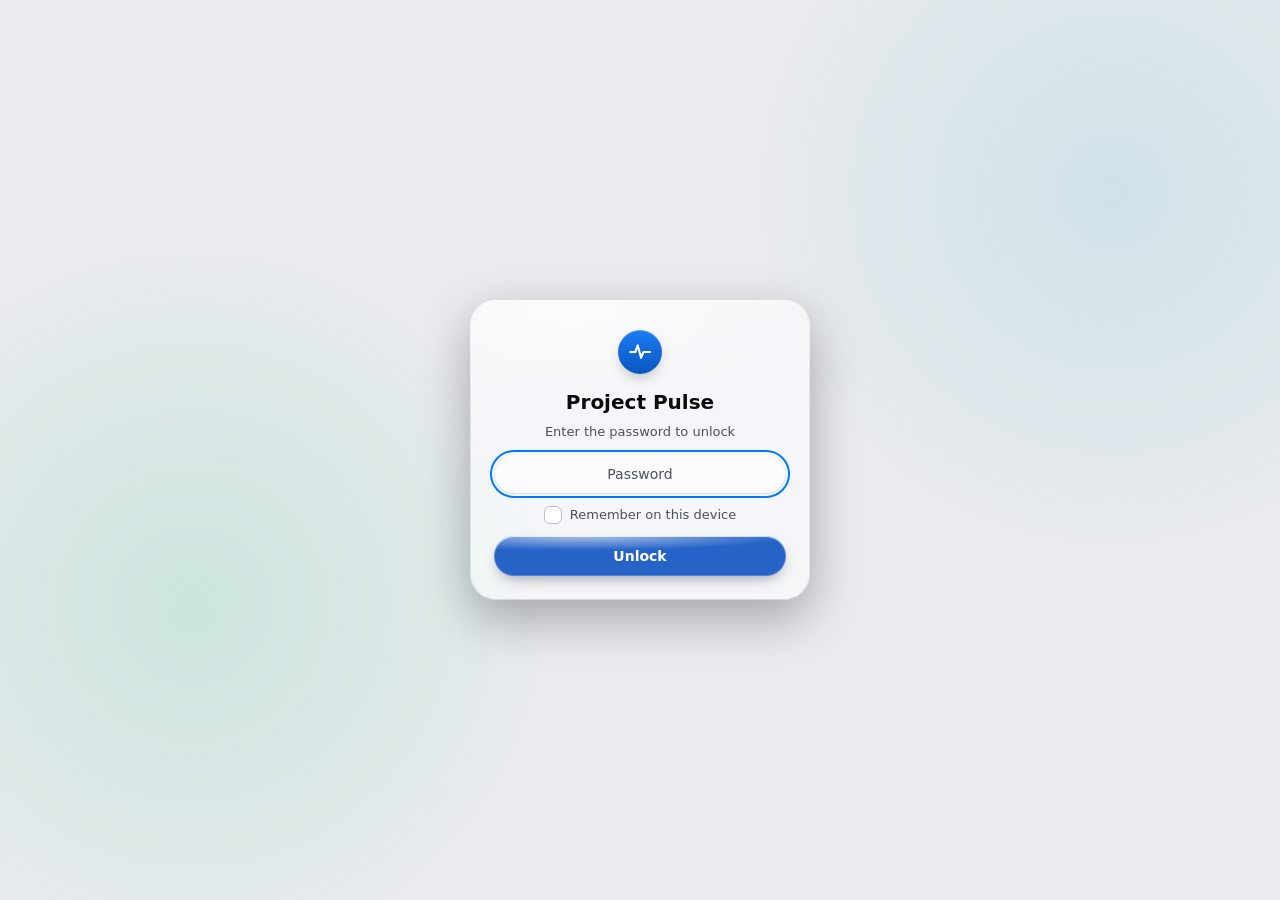
==== commit badfa329: "Liquid Glass controls layer and last-updated dates per app - Floating glass sidebar, toolbar capsule" ====
--- a/site/index.html
+++ b/site/index.html
@@ -24,46 +24,46 @@
 
   <div id="app" hidden>
     <div class="window">
-      <header class="toolbar">
-        <div class="tb-left">
-          <div class="lights" aria-hidden="true"><i class="l-r"></i><i class="l-y"></i><i class="l-g"></i></div>
-          <div class="wtitle"><b id="title">Project Pulse</b><span id="updated">Loading…</span></div>
-        </div>
-        <nav id="tabs" class="seg tabs" role="tablist" aria-label="Dashboard sections">
-          <button type="button" role="tab" id="tab-overview" data-tab="overview" aria-selected="true" aria-controls="panel-overview">Overview</button>
-          <button type="button" role="tab" id="tab-traffic" data-tab="traffic" aria-selected="false" aria-controls="panel-traffic" tabindex="-1">Traffic</button>
-          <button type="button" role="tab" id="tab-links" data-tab="links" aria-selected="false" aria-controls="panel-links" tabindex="-1">Links</button>
-          <button type="button" role="tab" id="tab-archive" data-tab="archive" aria-selected="false" aria-controls="panel-archive" tabindex="-1">Archive<span id="tab-archive-count" class="tcount num" hidden></span></button>
-        </nav>
-        <div class="tools">
-          <label class="msearch"><span class="sr">Search</span>
-            <svg viewBox="0 0 16 16" aria-hidden="true"><circle cx="6.8" cy="6.8" r="4.3"/><path d="M10.2 10.2L14 14"/></svg>
-            <input id="app-search" type="search" placeholder="Search apps" autocomplete="off" spellcheck="false">
-          </label>
-          <button id="theme" class="btn icon" type="button" aria-label="Toggle light or dark theme" title="Toggle theme"><svg viewBox="0 0 16 16" width="14" height="14" aria-hidden="true"><circle cx="8" cy="8" r="5.5" fill="none" stroke="currentColor" stroke-width="1.5"/><path d="M8 2.5a5.5 5.5 0 0 0 0 11z" fill="currentColor"/></svg></button>
-          <button id="lock-btn" class="btn" type="button">Lock</button>
-        </div>
-      </header>
-
-      <div class="wbody">
-        <aside class="sidebar" aria-label="Navigation">
-          <div class="s-brand"><span class="app-icon sm"><svg viewBox="0 0 32 32" aria-hidden="true"><path d="M4 17h6l3-8 4 15 3-7h8"/></svg></span><b>Project Pulse</b></div>
-          <label class="msearch side-search"><span class="sr">Search</span>
-            <svg viewBox="0 0 16 16" aria-hidden="true"><circle cx="6.8" cy="6.8" r="4.3"/><path d="M10.2 10.2L14 14"/></svg>
-            <input id="side-search" type="search" placeholder="Search" autocomplete="off" spellcheck="false">
-            <kbd aria-hidden="true">&#8984;K</kbd>
-          </label>
-          <nav id="side">
-            <div class="sh">Monitor</div>
-            <button type="button" class="srow" data-tab="overview"><svg viewBox="0 0 16 16" aria-hidden="true"><rect x="2" y="2" width="5" height="5" rx="1.2"/><rect x="9" y="2" width="5" height="5" rx="1.2"/><rect x="2" y="9" width="5" height="5" rx="1.2"/><rect x="9" y="9" width="5" height="5" rx="1.2"/></svg><span class="sl">Overview</span><span id="sb-overview" class="sbadge num" hidden></span></button>
-            <button type="button" class="srow" data-tab="traffic"><svg viewBox="0 0 16 16" aria-hidden="true"><path d="M2 13.5h12"/><path d="M2.5 10.5l3.2-4 3 2.3L13.5 3.5"/></svg><span class="sl">Traffic</span></button>
-            <div class="sh">Manage</div>
-            <button type="button" class="srow" data-tab="links"><svg viewBox="0 0 16 16" aria-hidden="true"><path d="M6.7 9.3a2.8 2.8 0 0 0 4 0l2-2a2.8 2.8 0 0 0-4-4l-.7.7"/><path d="M9.3 6.7a2.8 2.8 0 0 0-4 0l-2 2a2.8 2.8 0 0 0 4 4l.7-.7"/></svg><span class="sl">Links</span></button>
-            <button type="button" class="srow" data-tab="archive"><svg viewBox="0 0 16 16" aria-hidden="true"><rect x="2" y="2.5" width="12" height="3.2" rx="1"/><path d="M3.2 5.7v6.8a1 1 0 0 0 1 1h7.6a1 1 0 0 0 1-1V5.7"/><path d="M6.5 8.8h3"/></svg><span class="sl">Archive</span><span id="sb-archive" class="sbadge num" hidden></span></button>
+      <aside class="sidebar" aria-label="Navigation">
+      <div class="lights" aria-hidden="true"><i class="l-r"></i><i class="l-y"></i><i class="l-g"></i></div>
+      <div class="s-brand"><span class="app-icon sm"><svg viewBox="0 0 32 32" aria-hidden="true"><path d="M4 17h6l3-8 4 15 3-7h8"/></svg></span><div class="wtitle"><b class="js-title">Project Pulse</b><span class="js-updated">Loading…</span></div></div>
+      <label class="msearch side-search"><span class="sr">Search</span>
+        <svg viewBox="0 0 16 16" aria-hidden="true"><circle cx="6.8" cy="6.8" r="4.3"/><path d="M10.2 10.2L14 14"/></svg>
+        <input id="side-search" type="search" placeholder="Search" autocomplete="off" spellcheck="false">
+        <kbd aria-hidden="true">&#8984;K</kbd>
+      </label>
+      <nav id="side">
+        <div class="sh">Monitor</div>
+        <button type="button" class="srow" data-tab="overview"><svg viewBox="0 0 16 16" aria-hidden="true"><rect x="2" y="2" width="5" height="5" rx="1.2"/><rect x="9" y="2" width="5" height="5" rx="1.2"/><rect x="2" y="9" width="5" height="5" rx="1.2"/><rect x="9" y="9" width="5" height="5" rx="1.2"/></svg><span class="sl">Overview</span><span id="sb-overview" class="sbadge num" hidden></span></button>
+        <button type="button" class="srow" data-tab="traffic"><svg viewBox="0 0 16 16" aria-hidden="true"><path d="M2 13.5h12"/><path d="M2.5 10.5l3.2-4 3 2.3L13.5 3.5"/></svg><span class="sl">Traffic</span></button>
+        <div class="sh">Manage</div>
+        <button type="button" class="srow" data-tab="links"><svg viewBox="0 0 16 16" aria-hidden="true"><path d="M6.7 9.3a2.8 2.8 0 0 0 4 0l2-2a2.8 2.8 0 0 0-4-4l-.7.7"/><path d="M9.3 6.7a2.8 2.8 0 0 0-4 0l-2 2a2.8 2.8 0 0 0 4 4l.7-.7"/></svg><span class="sl">Links</span></button>
+        <button type="button" class="srow" data-tab="archive"><svg viewBox="0 0 16 16" aria-hidden="true"><rect x="2" y="2.5" width="12" height="3.2" rx="1"/><path d="M3.2 5.7v6.8a1 1 0 0 0 1 1h7.6a1 1 0 0 0 1-1V5.7"/><path d="M6.5 8.8h3"/></svg><span class="sl">Archive</span><span id="sb-archive" class="sbadge num" hidden></span></button>
+      </nav>
+      <div class="sh">Platforms</div>
+      <div id="side-plat" class="side-plat"></div>
+      </aside>
+      <div class="mcol">
+        <header class="toolbar">
+          <div class="tb-left">
+            <div class="lights" aria-hidden="true"><i class="l-r"></i><i class="l-y"></i><i class="l-g"></i></div>
+            <div class="wtitle"><b class="js-title">Project Pulse</b><span class="js-updated">Loading…</span></div>
+          </div>
+          <nav id="tabs" class="seg tabs" role="tablist" aria-label="Dashboard sections">
+            <button type="button" role="tab" id="tab-overview" data-tab="overview" aria-selected="true" aria-controls="panel-overview">Overview</button>
+            <button type="button" role="tab" id="tab-traffic" data-tab="traffic" aria-selected="false" aria-controls="panel-traffic" tabindex="-1">Traffic</button>
+            <button type="button" role="tab" id="tab-links" data-tab="links" aria-selected="false" aria-controls="panel-links" tabindex="-1">Links</button>
+            <button type="button" role="tab" id="tab-archive" data-tab="archive" aria-selected="false" aria-controls="panel-archive" tabindex="-1">Archive<span id="tab-archive-count" class="tcount num" hidden></span></button>
           </nav>
-          <div class="sh">Platforms</div>
-          <div id="side-plat" class="side-plat"></div>
-        </aside>
+          <div class="tools">
+            <label class="msearch"><span class="sr">Search</span>
+              <svg viewBox="0 0 16 16" aria-hidden="true"><circle cx="6.8" cy="6.8" r="4.3"/><path d="M10.2 10.2L14 14"/></svg>
+              <input id="app-search" type="search" placeholder="Search apps" autocomplete="off" spellcheck="false">
+            </label>
+            <button id="theme" class="btn icon" type="button" aria-label="Toggle light or dark theme" title="Toggle theme"><svg viewBox="0 0 16 16" width="14" height="14" aria-hidden="true"><circle cx="8" cy="8" r="5.5" fill="none" stroke="currentColor" stroke-width="1.5"/><path d="M8 2.5a5.5 5.5 0 0 0 0 11z" fill="currentColor"/></svg></button>
+            <button id="lock-btn" class="btn" type="button"><svg viewBox="0 0 16 16" width="13" height="13" aria-hidden="true" fill="none" stroke="currentColor" stroke-width="1.5" stroke-linecap="round" stroke-linejoin="round"><rect x="3" y="7" width="10" height="7" rx="2"/><path d="M5.5 7V5a2.5 2.5 0 0 1 5 0v2"/></svg>Lock</button>
+          </div>
+        </header>
 
         <main class="wrap">
           <!-- Overview -->
@@ -82,7 +82,7 @@
               <section id="apps-section" class="pn span12" aria-label="Apps">
                 <div class="pn-h">
                   <h2>Apps</h2><span id="apps-count" class="count num"></span>
-                  <div id="app-filters" class="seg sm" role="group" aria-label="Filter apps"></div>
+                  <div class="pn-r"><div id="app-filters" class="seg sm" role="group" aria-label="Filter apps"></div><div id="app-sort" class="seg sm" role="group" aria-label="Sort apps"></div></div>
                 </div>
                 <div id="apps" class="apps"></div>
               </section>
--- a/site/style.css
+++ b/site/style.css
@@ -1,26 +1,41 @@
-/* Project Pulse: macOS window, dark ambient glow / light gray page. Status colors are strict: good / mid / bad / none. */
+/* Project Pulse: Liquid Glass.
+   Glass is only the floating controls layer (sidebar, toolbar capsules, segmented controls, search, buttons, bottom tab bar, lock card).
+   Content (KPI tiles, charts, tables, matrix) sits on calm, near-opaque surfaces so data stays legible.
+   Status colors are strict: good / mid / bad / none. Radii are concentric: window 26 > sidebar and panels 18 > inner rows 10. */
 :root {
   color-scheme: light;
   --font: -apple-system, BlinkMacSystemFont, "SF Pro Text", system-ui, "Segoe UI", Roboto, sans-serif;
   --font-r: ui-rounded, "SF Pro Rounded", -apple-system, BlinkMacSystemFont, system-ui, sans-serif;
   --mono: ui-monospace, "SF Mono", Menlo, Consolas, monospace;
-  --page:#ECEDEF; --glow:none;
-  --win-bg:#F6F6F7; --win-solid:#F6F6F7; --win-border:#DADCE0;
+  --r-win: 26px; --r-pn: 18px; --r-in: 10px; --r-cap: 999px;
+  --spring: cubic-bezier(.2,.9,.25,1.15);
+  --page:#E9EBEE; --glow:none;
+  --blob-a:rgba(52,199,140,.16); --blob-b:rgba(40,170,205,.13);
+  --win-bg:rgba(246,247,248,.80); --win-solid:#F6F6F7; --win-border:rgba(16,24,40,.09); --fade:rgba(246,247,248,.95);
   --win-shadow:0 1px 2px rgba(16,24,40,.05), 0 24px 60px -12px rgba(16,24,40,.18);
-  --tb-bg:rgba(255,255,255,.84); --hair:#E3E5E8; --side-bg:rgba(255,255,255,.55);
-  --pn-bg:#fff; --pn-b:#E3E5E8; --pn-sh:0 1px 2px rgba(16,24,40,.04);
-  --text:#0B0B0C; --t2:#555A62; --t3:#686D75;
-  --ib-bg:#F3F4F6; --ib-b:#E3E5E8;
+  --hair:#E3E5E8;
+  --pn-bg:#FFFFFF; --pn-b:#E3E5E8; --pn-sh:0 1px 2px rgba(16,24,40,.04);
+  --text:#0B0B0C; --t2:#4C515A; --t3:#656A72;
+  --ib-bg:#F2F3F5; --ib-b:#E3E5E8;
   --field:#fff; --field-b:#D9DCE0;
-  --hover:rgba(16,24,40,.04); --row-alt:rgba(16,24,40,.025); --flash:rgba(0,98,204,.12);
-  --sel-bg:#fff; --sel-sh:0 1px 2px rgba(16,24,40,.12), inset 0 0 0 1px #E3E5E8;
-  --seg-track:rgba(16,24,40,.07); --seg-b:rgba(16,24,40,.04); --seg-sel:#fff;
-  --seg-sh:0 1px 2px rgba(16,24,40,.18), 0 0 0 .5px rgba(16,24,40,.06);
-  --btn-bg:linear-gradient(#fff,#F4F5F7); --btn-b:#D5D8DD; --btn-sh:0 1px 1px rgba(16,24,40,.06); --btn-active:#E9EAEE;
+  --hover:rgba(16,24,40,.045); --row-alt:rgba(16,24,40,.025); --flash:rgba(0,98,204,.12);
+  /* Glass material */
+  --glass-bg:rgba(255,255,255,.55); --glass-bg-h:rgba(255,255,255,.60);
+  --glass-clear:rgba(255,255,255,.30); --glass-clear-h:rgba(255,255,255,.35);
+  --glass-solid:#FBFBFC;
+  --glass-filter:blur(22px) saturate(180%);
+  --glass-rim:inset 0 1px 0 rgba(255,255,255,.7), inset 0 -1px 0 rgba(16,24,40,.05), inset 0 0 0 1px rgba(16,24,40,.08);
+  --glass-rim-h:inset 0 1px 0 rgba(255,255,255,.95), inset 0 -1px 0 rgba(16,24,40,.07), inset 0 0 0 1px rgba(16,24,40,.12);
+  --glass-elev:0 6px 20px rgba(0,0,0,.08);
+  --glass-spec:radial-gradient(120% 60% at 30% 0%, rgba(255,255,255,.6), transparent 60%);
+  --glass-lens:rgba(255,255,255,.95);
+  --lens-bg:rgba(255,255,255,.92); --lens-sh:0 1px 3px rgba(16,24,40,.16), 0 3px 10px rgba(16,24,40,.08), inset 0 1px 0 rgba(255,255,255,1), inset 0 0 0 1px rgba(16,24,40,.06);
+  --tint:rgba(0,72,190,.85); --tint-h:rgba(0,72,190,.93); --tint-fg:#fff;
+  --flat:rgba(255,255,255,.55); --flat-h:rgba(255,255,255,.8);
   --groove:rgba(16,24,40,.08); --groove-sh:rgba(16,24,40,.16); --tick-off:rgba(16,24,40,.12); --grid:rgba(16,24,40,.08); --cell-bg:#F6F7F9;
   --accent:#007AFF; --accent-t:#0062CC; --sa:#2F6FED; --sb:#8E44C8;
-  --chk-b:#B8BCC4; --chk-bg:#fff; --bbar-bg:rgba(255,255,255,.92);
-  --dm-a:rgba(16,24,40,.06); --dm-b:rgba(16,24,40,0); --tk-glow:0px;
+  --chk-b:#B8BCC4; --chk-bg:#fff;
+  --dm-a:rgba(16,24,40,.06); --dm-b:rgba(16,24,40,0);
   --good:#1F9D45; --mid:#C76A00; --bad:#D70015; --none:#8A8A8E;
   --good-t:#157A36; --mid-t:#A65A00; --bad-t:#C40012; --none-t:#6C6C71;
   --good-soft:rgba(31,157,69,.12); --mid-soft:rgba(199,106,0,.13); --bad-soft:rgba(215,0,21,.10); --none-soft:rgba(138,138,142,.16);
@@ -32,25 +47,30 @@
     color-scheme: dark;
     --page:#0B0D0D;
     --glow:radial-gradient(1000px 520px at 12% -8%, rgba(34,120,72,.34), transparent 65%), radial-gradient(800px 420px at 75% -12%, rgba(20,100,70,.16), transparent 70%);
-    --win-bg:rgba(15,18,18,.80); --win-solid:#101313; --win-border:rgba(255,255,255,.08);
+    --blob-a:rgba(40,200,150,.15); --blob-b:rgba(30,170,190,.13);
+    --win-bg:rgba(13,16,16,.80); --win-solid:#101313; --win-border:rgba(255,255,255,.08); --fade:rgba(13,16,16,.95);
     --win-shadow:0 0 0 .5px rgba(0,0,0,.6), 0 30px 80px rgba(0,0,0,.55);
-    --tb-bg:rgba(18,22,22,.78); --hair:rgba(255,255,255,.07); --side-bg:rgba(255,255,255,.02);
-    --pn-bg:linear-gradient(180deg,rgba(255,255,255,.04),rgba(255,255,255,0) 45%),#141717; --pn-b:rgba(255,255,255,.06);
-    --pn-sh:inset 0 1px 0 rgba(255,255,255,.04), 0 8px 24px -12px rgba(0,0,0,.6);
-    --text:#EEF1F0; --t2:rgba(238,241,240,.66); --t3:rgba(238,241,240,.52);
+    --hair:rgba(255,255,255,.07);
+    --pn-bg:rgba(21,24,24,.96); --pn-b:rgba(255,255,255,.07); --pn-sh:none;
+    --text:#EEF1F0; --t2:rgba(238,241,240,.70); --t3:rgba(238,241,240,.56);
     --ib-bg:rgba(255,255,255,.05); --ib-b:rgba(255,255,255,.08);
-    --field:rgba(255,255,255,.05); --field-b:rgba(255,255,255,.09);
+    --field:rgba(255,255,255,.05); --field-b:rgba(255,255,255,.10);
     --hover:rgba(255,255,255,.05); --row-alt:rgba(255,255,255,.025); --flash:rgba(10,132,255,.20);
-    --sel-bg:linear-gradient(180deg,rgba(255,255,255,.11),rgba(255,255,255,.05));
-    --sel-sh:inset 0 1px 0 rgba(255,255,255,.08), 0 1px 2px rgba(0,0,0,.4), inset 0 0 0 1px rgba(255,255,255,.06);
-    --seg-track:rgba(0,0,0,.38); --seg-b:rgba(255,255,255,.06); --seg-sel:rgba(255,255,255,.17);
-    --seg-sh:0 1px 2px rgba(0,0,0,.4), inset 0 1px 0 rgba(255,255,255,.12);
-    --btn-bg:linear-gradient(rgba(255,255,255,.13),rgba(255,255,255,.06)); --btn-b:rgba(255,255,255,.13);
-    --btn-sh:inset 0 1px 0 rgba(255,255,255,.10), 0 1px 1px rgba(0,0,0,.35); --btn-active:rgba(255,255,255,.04);
+    --glass-bg:rgba(255,255,255,.10); --glass-bg-h:rgba(255,255,255,.15);
+    --glass-clear:rgba(255,255,255,.06); --glass-clear-h:rgba(255,255,255,.11);
+    --glass-solid:#252A2A;
+    --glass-rim:inset 0 1px 0 rgba(255,255,255,.34), inset 0 -1px 0 rgba(255,255,255,.05), inset 0 0 0 1px rgba(255,255,255,.09);
+    --glass-rim-h:inset 0 1px 0 rgba(255,255,255,.52), inset 0 -1px 0 rgba(255,255,255,.08), inset 0 0 0 1px rgba(255,255,255,.16);
+    --glass-elev:0 8px 28px rgba(0,0,0,.22);
+    --glass-spec:radial-gradient(120% 60% at 30% 0%, rgba(255,255,255,.22), transparent 60%);
+    --glass-lens:rgba(255,255,255,.5);
+    --lens-bg:rgba(255,255,255,.20); --lens-sh:0 2px 8px rgba(0,0,0,.28), inset 0 1px 0 rgba(255,255,255,.4), inset 0 0 0 1px rgba(255,255,255,.12);
+    --tint:rgba(0,106,230,.72); --tint-h:rgba(0,106,230,.82);
+    --flat:rgba(255,255,255,.07); --flat-h:rgba(255,255,255,.12);
     --groove:rgba(0,0,0,.45); --groove-sh:rgba(0,0,0,.65); --tick-off:rgba(255,255,255,.14); --grid:rgba(255,255,255,.06); --cell-bg:rgba(255,255,255,.035);
     --accent:#0A84FF; --accent-t:#5AB0FF; --sa:#5AA9FF; --sb:#BF8CFF;
-    --chk-b:rgba(255,255,255,.3); --chk-bg:rgba(255,255,255,.06); --bbar-bg:rgba(16,19,19,.88);
-    --dm-a:rgba(255,255,255,.09); --dm-b:rgba(255,255,255,0); --tk-glow:3px;
+    --chk-b:rgba(255,255,255,.3); --chk-bg:rgba(255,255,255,.06);
+    --dm-a:rgba(255,255,255,.09); --dm-b:rgba(255,255,255,0);
     --good:#22C55E; --mid:#FF9F0A; --bad:#FF453A; --none:#8E8E93;
     --good-t:#3DDC84; --mid-t:#FFB340; --bad-t:#FF6B62; --none-t:#A0A0A6;
     --good-soft:rgba(34,197,94,.15); --mid-soft:rgba(255,159,10,.16); --bad-soft:rgba(255,69,58,.17); --none-soft:rgba(142,142,147,.16);
@@ -62,31 +82,47 @@
     color-scheme: dark;
     --page:#0B0D0D;
     --glow:radial-gradient(1000px 520px at 12% -8%, rgba(34,120,72,.34), transparent 65%), radial-gradient(800px 420px at 75% -12%, rgba(20,100,70,.16), transparent 70%);
-    --win-bg:rgba(15,18,18,.80); --win-solid:#101313; --win-border:rgba(255,255,255,.08);
+    --blob-a:rgba(40,200,150,.15); --blob-b:rgba(30,170,190,.13);
+    --win-bg:rgba(13,16,16,.80); --win-solid:#101313; --win-border:rgba(255,255,255,.08); --fade:rgba(13,16,16,.95);
     --win-shadow:0 0 0 .5px rgba(0,0,0,.6), 0 30px 80px rgba(0,0,0,.55);
-    --tb-bg:rgba(18,22,22,.78); --hair:rgba(255,255,255,.07); --side-bg:rgba(255,255,255,.02);
-    --pn-bg:linear-gradient(180deg,rgba(255,255,255,.04),rgba(255,255,255,0) 45%),#141717; --pn-b:rgba(255,255,255,.06);
-    --pn-sh:inset 0 1px 0 rgba(255,255,255,.04), 0 8px 24px -12px rgba(0,0,0,.6);
-    --text:#EEF1F0; --t2:rgba(238,241,240,.66); --t3:rgba(238,241,240,.52);
+    --hair:rgba(255,255,255,.07);
+    --pn-bg:rgba(21,24,24,.96); --pn-b:rgba(255,255,255,.07); --pn-sh:none;
+    --text:#EEF1F0; --t2:rgba(238,241,240,.70); --t3:rgba(238,241,240,.56);
     --ib-bg:rgba(255,255,255,.05); --ib-b:rgba(255,255,255,.08);
-    --field:rgba(255,255,255,.05); --field-b:rgba(255,255,255,.09);
+    --field:rgba(255,255,255,.05); --field-b:rgba(255,255,255,.10);
     --hover:rgba(255,255,255,.05); --row-alt:rgba(255,255,255,.025); --flash:rgba(10,132,255,.20);
-    --sel-bg:linear-gradient(180deg,rgba(255,255,255,.11),rgba(255,255,255,.05));
-    --sel-sh:inset 0 1px 0 rgba(255,255,255,.08), 0 1px 2px rgba(0,0,0,.4), inset 0 0 0 1px rgba(255,255,255,.06);
-    --seg-track:rgba(0,0,0,.38); --seg-b:rgba(255,255,255,.06); --seg-sel:rgba(255,255,255,.17);
-    --seg-sh:0 1px 2px rgba(0,0,0,.4), inset 0 1px 0 rgba(255,255,255,.12);
-    --btn-bg:linear-gradient(rgba(255,255,255,.13),rgba(255,255,255,.06)); --btn-b:rgba(255,255,255,.13);
-    --btn-sh:inset 0 1px 0 rgba(255,255,255,.10), 0 1px 1px rgba(0,0,0,.35); --btn-active:rgba(255,255,255,.04);
+    --glass-bg:rgba(255,255,255,.10); --glass-bg-h:rgba(255,255,255,.15);
+    --glass-clear:rgba(255,255,255,.06); --glass-clear-h:rgba(255,255,255,.11);
+    --glass-solid:#252A2A;
+    --glass-rim:inset 0 1px 0 rgba(255,255,255,.34), inset 0 -1px 0 rgba(255,255,255,.05), inset 0 0 0 1px rgba(255,255,255,.09);
+    --glass-rim-h:inset 0 1px 0 rgba(255,255,255,.52), inset 0 -1px 0 rgba(255,255,255,.08), inset 0 0 0 1px rgba(255,255,255,.16);
+    --glass-elev:0 8px 28px rgba(0,0,0,.22);
+    --glass-spec:radial-gradient(120% 60% at 30% 0%, rgba(255,255,255,.22), transparent 60%);
+    --glass-lens:rgba(255,255,255,.5);
+    --lens-bg:rgba(255,255,255,.20); --lens-sh:0 2px 8px rgba(0,0,0,.28), inset 0 1px 0 rgba(255,255,255,.4), inset 0 0 0 1px rgba(255,255,255,.12);
+    --tint:rgba(0,106,230,.72); --tint-h:rgba(0,106,230,.82);
+    --flat:rgba(255,255,255,.07); --flat-h:rgba(255,255,255,.12);
     --groove:rgba(0,0,0,.45); --groove-sh:rgba(0,0,0,.65); --tick-off:rgba(255,255,255,.14); --grid:rgba(255,255,255,.06); --cell-bg:rgba(255,255,255,.035);
     --accent:#0A84FF; --accent-t:#5AB0FF; --sa:#5AA9FF; --sb:#BF8CFF;
-    --chk-b:rgba(255,255,255,.3); --chk-bg:rgba(255,255,255,.06); --bbar-bg:rgba(16,19,19,.88);
-    --dm-a:rgba(255,255,255,.09); --dm-b:rgba(255,255,255,0); --tk-glow:3px;
+    --chk-b:rgba(255,255,255,.3); --chk-bg:rgba(255,255,255,.06);
+    --dm-a:rgba(255,255,255,.09); --dm-b:rgba(255,255,255,0);
     --good:#22C55E; --mid:#FF9F0A; --bad:#FF453A; --none:#8E8E93;
     --good-t:#3DDC84; --mid-t:#FFB340; --bad-t:#FF6B62; --none-t:#A0A0A6;
     --good-soft:rgba(34,197,94,.15); --mid-soft:rgba(255,159,10,.16); --bad-soft:rgba(255,69,58,.17); --none-soft:rgba(142,142,147,.16);
     --good-lo:rgba(34,197,94,.22); --mid-lo:rgba(255,159,10,.22); --bad-lo:rgba(255,69,58,.24); --none-lo:rgba(142,142,147,.22);
     --good-on:#04140a; --mid-on:#1c1000; --bad-on:#1d0503; --none-on:#111;
 }
+/* Fallbacks: opaque glass when the user or browser can't do translucency. Triple :root outranks the theme blocks. */
+@media (prefers-reduced-transparency: reduce) {
+  :root:root:root { --glass-bg:var(--glass-solid); --glass-bg-h:var(--glass-solid); --glass-clear:var(--glass-solid); --glass-clear-h:var(--glass-solid); --glass-filter:none; --flat:var(--glass-solid); --flat-h:var(--glass-solid); --win-bg:var(--win-solid); --fade:var(--win-solid); --glass-spec:none; }
+}
+@supports not ((backdrop-filter: blur(1px)) or (-webkit-backdrop-filter: blur(1px))) {
+  :root:root:root { --glass-bg:var(--glass-solid); --glass-bg-h:var(--glass-solid); --glass-clear:var(--glass-solid); --glass-clear-h:var(--glass-solid); --glass-filter:none; --flat:var(--glass-solid); --flat-h:var(--glass-solid); --win-bg:var(--win-solid); --fade:var(--win-solid); --glass-spec:none; }
+}
+@media (prefers-contrast: more) {
+  :root:root:root { --pn-b:color-mix(in srgb, var(--text) 38%, transparent); --hair:color-mix(in srgb, var(--text) 28%, transparent); --win-border:color-mix(in srgb, var(--text) 45%, transparent); --field-b:color-mix(in srgb, var(--text) 55%, transparent); --t3:var(--t2); }
+  .btn, .seg, .tools, .msearch, .bbar, .lock-card, .sidebar { outline:1px solid color-mix(in srgb, var(--text) 55%, transparent); outline-offset:-1px; }
+}
 
 .st-good { --s:var(--good); --st:var(--good-t); --s-soft:var(--good-soft); --s-lo:var(--good-lo); --on:var(--good-on); }
 .st-mid  { --s:var(--mid);  --st:var(--mid-t);  --s-soft:var(--mid-soft);  --s-lo:var(--mid-lo);  --on:var(--mid-on); }
@@ -99,6 +135,12 @@
 [hidden] { display:none !important; }
 body { margin:0; min-height:100vh; font:13px/1.45 var(--font); color:var(--text); background:var(--page); -webkit-font-smoothing:antialiased; }
 body::before { content:""; position:fixed; inset:0; background:var(--glow); pointer-events:none; z-index:0; }
+/* Two slow, faint colour fields behind the window so the glass has something to refract. */
+html::before, html::after { content:""; position:fixed; z-index:0; width:58vmax; height:58vmax; border-radius:50%; pointer-events:none; will-change:transform; }
+html::before { left:-14vmax; top:26vh; background:radial-gradient(circle, var(--blob-a), transparent 68%); animation:drift-a 40s ease-in-out infinite alternate; }
+html::after { right:-16vmax; top:-14vmax; background:radial-gradient(circle, var(--blob-b), transparent 68%); animation:drift-b 40s ease-in-out infinite alternate; }
+@keyframes drift-a { to { transform:translate3d(9vmax,-7vmax,0) scale(1.1); } }
+@keyframes drift-b { to { transform:translate3d(-8vmax,8vmax,0) scale(1.08); } }
 #app, #lock { position:relative; z-index:1; }
 h1, h2, h3, p, ul, ol, dl, dd { margin:0; }
 ul, ol { padding:0; }
@@ -107,19 +149,14 @@
 a:hover { text-decoration:underline; }
 .sr { position:absolute; width:1px; height:1px; margin:-1px; padding:0; overflow:hidden; clip:rect(0 0 0 0); white-space:nowrap; border:0; }
 .num, .tcount, .count { font-variant-numeric:tabular-nums; }
-:focus-visible { outline:2px solid var(--accent); outline-offset:2px; border-radius:6px; }
-code { font:12px var(--mono); background:var(--field); border:1px solid var(--field-b); padding:1px 5px; border-radius:5px; }
+:focus-visible { outline:2px solid var(--accent); outline-offset:2px; }
+code { font:12px var(--mono); background:var(--field); border:1px solid var(--field-b); padding:1px 5px; border-radius:6px; }
 .r { text-align:right; }
 .dim { color:var(--t3); }
 
 /* ---------- Window ---------- */
-.window { max-width:1440px; margin:24px auto; border-radius:14px; border:1px solid var(--win-border); background:var(--win-bg); box-shadow:var(--win-shadow); -webkit-backdrop-filter:blur(30px) saturate(150%); backdrop-filter:blur(30px) saturate(150%); }
-@supports not ((backdrop-filter: blur(1px)) or (-webkit-backdrop-filter: blur(1px))) {
-  .window, .lock-card { background:var(--win-solid); }
-  .toolbar { background:var(--win-solid); }
-}
-.toolbar { position:sticky; top:0; z-index:20; display:grid; grid-template-columns:1fr auto 1fr; align-items:center; gap:12px; min-height:52px; padding:10px 16px; background:var(--tb-bg); -webkit-backdrop-filter:blur(20px); backdrop-filter:blur(20px); border-bottom:1px solid var(--hair); border-radius:14px 14px 0 0; }
-.tb-left { display:flex; align-items:center; gap:14px; min-width:0; }
+.window { position:relative; max-width:min(1440px, calc(100% - 32px)); margin:16px auto; border-radius:var(--r-win); border:1px solid var(--win-border); background:var(--win-bg); box-shadow:var(--win-shadow); }
+.mcol { min-width:0; }
 .lights { display:flex; gap:8px; flex:none; }
 .lights i { width:12px; height:12px; border-radius:50%; display:block; }
 .l-r { background:#FF5F57; box-shadow:inset 0 0 0 .5px #E0443E; }
@@ -128,82 +165,122 @@
 .wtitle { display:flex; flex-direction:column; min-width:0; line-height:1.25; }
 .wtitle b { font-size:13px; font-weight:600; white-space:nowrap; overflow:hidden; text-overflow:ellipsis; }
 .wtitle span { font-size:11px; color:var(--t3); white-space:nowrap; overflow:hidden; text-overflow:ellipsis; }
-.tools { display:flex; align-items:center; justify-content:flex-end; gap:8px; min-width:0; }
-.wbody { display:grid; grid-template-columns:minmax(0,1fr); }
-.wrap { min-width:0; padding:16px 20px 20px; }
+.wrap { min-width:0; padding:6px 20px 22px; }
 .panel[hidden] { display:none; }
 
+/* Floating toolbar: separate glass capsules over scrolling content, with a soft scroll-edge fade beneath. */
+.toolbar { position:sticky; top:0; z-index:20; display:grid; grid-template-columns:1fr auto 1fr; align-items:center; gap:12px; padding:12px 20px 10px; pointer-events:none; }
+.toolbar > * { pointer-events:auto; }
+.toolbar::before { content:""; position:absolute; left:0; right:0; top:0; bottom:-24px; z-index:-1; pointer-events:none; border-radius:var(--r-win) var(--r-win) 0 0;
+  background:linear-gradient(to bottom, var(--fade) 0, var(--fade) calc(100% - 24px), transparent 100%);
+  -webkit-mask-image:linear-gradient(to bottom, #000 calc(100% - 24px), transparent); mask-image:linear-gradient(to bottom, #000 calc(100% - 24px), transparent); }
+.tabs { grid-column:2; }
+.tools { grid-column:3; }
+.tb-left { display:flex; align-items:center; gap:14px; min-width:0; }
+.tools { justify-self:end; display:flex; align-items:center; gap:2px; padding:3px; min-width:0; border-radius:var(--r-cap); }
+
+/* ---------- Glass material (controls layer only) ---------- */
+.btn, .seg, .tools, .msearch, .bbar, .lock-card, .sidebar { position:relative; isolation:isolate; background:var(--glass-bg); -webkit-backdrop-filter:var(--glass-filter); backdrop-filter:var(--glass-filter); box-shadow:var(--glass-rim), var(--glass-elev); color:var(--text); }
+.btn::before, .seg::before, .tools::before, .msearch::before, .bbar::before, .lock-card::before, .sidebar::before { content:""; position:absolute; inset:0; z-index:-1; border-radius:inherit; background:var(--glass-spec); pointer-events:none; }
+/* Edge lensing: a faint brighter line on the top curve only. */
+.btn::after, .seg::after, .tools::after, .msearch::after, .bbar::after, .lock-card::after, .sidebar::after { content:""; position:absolute; inset:0; z-index:2; border-radius:inherit; padding:1px; pointer-events:none; opacity:.55;
+  background:linear-gradient(180deg, var(--glass-lens), transparent 38%);
+  -webkit-mask:linear-gradient(#000 0 0) content-box, linear-gradient(#000 0 0); -webkit-mask-composite:xor; mask:linear-gradient(#000 0 0) content-box exclude, linear-gradient(#000 0 0); }
+
 /* ---------- Controls ---------- */
-.btn { -webkit-appearance:none; appearance:none; display:inline-flex; align-items:center; justify-content:center; gap:4px; height:24px; padding:0 10px; font:500 12px/1 var(--font); color:var(--text); background:var(--btn-bg); border:1px solid var(--btn-b); border-radius:7px; box-shadow:var(--btn-sh); cursor:pointer; white-space:nowrap; text-decoration:none; transition:background-color .15s, box-shadow .15s; }
-.btn:hover { text-decoration:none; filter:brightness(1.04); }
-.btn:active { background:var(--btn-active); box-shadow:none; }
-.toolbar .btn { height:28px; font-size:13px; }
-.btn.sm { height:22px; padding:0 9px; }
-.btn.icon { width:28px; padding:0; }
-.btn.default { color:#fff; border-color:#0A55B5; background:linear-gradient(#1A7CF2,#0A62D0); box-shadow:inset 0 1px 0 rgba(255,255,255,.22), 0 1px 1px rgba(0,0,0,.2); height:30px; font-size:13px; }
-.btn.default:active { background:#0A56B8; }
-.btn.default:disabled { opacity:.6; }
+.btn { -webkit-appearance:none; appearance:none; display:inline-flex; align-items:center; justify-content:center; gap:6px; height:32px; padding:0 14px; font:500 13px/1 var(--font); border:0; border-radius:var(--r-cap); cursor:pointer; white-space:nowrap; text-decoration:none; transition:background-color .18s, box-shadow .18s, transform .35s var(--spring); }
+.btn svg { flex:none; }
+.btn:hover { text-decoration:none; background:var(--glass-bg-h); box-shadow:var(--glass-rim-h), var(--glass-elev); }
+.btn:active { transform:scale(.97); transition-duration:.06s, .06s, .06s; }
+.btn.icon { width:32px; padding:0; }
+/* Clear glass: secondary controls inside content (rows, panels). */
+.btn.sm { height:26px; padding:0 11px; font-size:12px; background:var(--glass-clear); box-shadow:var(--glass-rim); }
+.btn.sm:hover { background:var(--glass-clear-h); box-shadow:var(--glass-rim-h); }
+.btn.sm::before { opacity:.7; }
+/* Tinted glass: the primary action. White on accent at ~70-85% over glass, 4.5:1 or better. */
+.btn.default { height:40px; width:100%; font-size:14px; font-weight:600; color:var(--tint-fg, #fff); background:linear-gradient(var(--tint), var(--tint)), var(--glass-bg); box-shadow:inset 0 1px 0 rgba(255,255,255,.45), inset 0 -1px 0 rgba(255,255,255,.08), inset 0 0 0 1px rgba(255,255,255,.14), 0 6px 16px -6px rgba(0,0,0,.45); }
+.btn.default:hover { background:linear-gradient(var(--tint-h), var(--tint-h)), var(--glass-bg); box-shadow:inset 0 1px 0 rgba(255,255,255,.6), inset 0 -1px 0 rgba(255,255,255,.1), inset 0 0 0 1px rgba(255,255,255,.22), 0 8px 20px -6px rgba(0,0,0,.5); }
+.btn.default:disabled { opacity:.6; cursor:default; }
 .btn.danger { color:var(--bad-t); }
-.seg { display:inline-flex; gap:2px; padding:2px; background:var(--seg-track); border:1px solid var(--seg-b); border-radius:9px; max-width:100%; overflow-x:auto; scrollbar-width:none; }
+.btn:disabled { cursor:default; }
+
+.seg { display:inline-flex; gap:2px; padding:3px; border-radius:var(--r-cap); max-width:100%; overflow-x:auto; scrollbar-width:none; }
 .seg::-webkit-scrollbar { display:none; }
-.seg button { -webkit-appearance:none; appearance:none; display:inline-flex; align-items:center; gap:6px; padding:4px 14px; font:500 13px/1.3 var(--font); color:var(--t2); background:none; border:0; border-radius:7px; cursor:pointer; white-space:nowrap; transition:background-color .15s, color .15s; }
+.seg button { position:relative; z-index:1; -webkit-appearance:none; appearance:none; display:inline-flex; align-items:center; gap:6px; padding:7px 16px; font:500 13px/1.2 var(--font); color:var(--t2); background:none; border:0; border-radius:var(--r-cap); cursor:pointer; white-space:nowrap; transition:color .18s, transform .35s var(--spring); }
 .seg button:hover { color:var(--text); }
-.seg button[aria-selected="true"], .seg button[aria-pressed="true"] { color:var(--text); background:var(--seg-sel); box-shadow:var(--seg-sh); }
-.seg.sm button { padding:2px 10px; font-size:12px; }
+.seg button:active { transform:scale(.97); transition-duration:.06s; }
+.seg button[aria-selected="true"], .seg button[aria-pressed="true"] { color:var(--text); }
+.seg.sm { padding:2px; background:var(--glass-clear); box-shadow:var(--glass-rim); }
+.seg.sm button { padding:4px 12px; font-size:12px; }
 .seg .count, .seg .tcount { font-size:11px; color:var(--t3); }
 .tcount { margin-left:2px; }
-.msearch { position:relative; display:block; }
-.msearch svg { position:absolute; left:9px; top:50%; width:14px; height:14px; transform:translateY(-50%); fill:none; stroke:var(--t3); stroke-width:1.5; stroke-linecap:round; pointer-events:none; }
-.msearch input { width:100%; height:28px; padding:0 10px 0 28px; font:13px var(--font); color:var(--text); background:var(--field); border:1px solid var(--field-b); border-radius:8px; outline:none; -webkit-appearance:none; appearance:none; }
-.msearch input::placeholder { color:var(--t3); }
-.msearch input:focus { border-color:var(--accent); box-shadow:0 0 0 3px rgba(10,132,255,.3); }
+/* The selected segment is a brighter glass lens that slides between positions (placed by app.js). */
+.seg-ind { position:absolute; left:0; top:0; z-index:0; width:0; height:0; border-radius:var(--r-cap); background:var(--lens-bg); box-shadow:var(--lens-sh); pointer-events:none; transition:transform .3s var(--spring), width .3s var(--spring), height .3s var(--spring), opacity .2s; }
+
+.msearch { display:block; height:32px; border-radius:var(--r-cap); }
+.msearch svg { position:absolute; left:12px; top:50%; width:14px; height:14px; transform:translateY(-50%); fill:none; stroke:var(--t2); stroke-width:1.5; stroke-linecap:round; pointer-events:none; }
+.msearch input { position:relative; width:100%; height:100%; padding:0 14px 0 33px; font:13px var(--font); color:var(--text); background:none; border:0; border-radius:inherit; outline:none; -webkit-appearance:none; appearance:none; }
+.msearch input::placeholder { color:var(--t2); opacity:1; }
+.msearch input::-webkit-search-cancel-button { display:none; }
+.msearch:hover { background:var(--glass-bg-h); box-shadow:var(--glass-rim-h), var(--glass-elev); }
+.msearch:focus-within { outline:2px solid var(--accent); outline-offset:2px; }
 .msearch input:disabled { opacity:.5; }
-.msearch kbd { position:absolute; right:7px; top:50%; transform:translateY(-50%); font:11px var(--font); color:var(--t3); border:1px solid var(--field-b); border-radius:5px; padding:1px 5px; pointer-events:none; }
+.msearch kbd { position:absolute; right:10px; top:50%; transform:translateY(-50%); font:11px var(--font); color:var(--t3); padding:1px 6px; border-radius:var(--r-cap); background:var(--flat); pointer-events:none; }
 .tools .msearch { width:200px; }
 .mcheck { display:inline-flex; align-items:center; gap:8px; cursor:pointer; color:var(--t2); }
-.mcheck input { -webkit-appearance:none; appearance:none; width:16px; height:16px; margin:0; display:inline-grid; place-content:center; border:1px solid var(--chk-b); border-radius:4px; background:var(--chk-bg); cursor:pointer; flex:none; }
-.mcheck input:checked { background:linear-gradient(#1A7CF2,#0A62D0); border-color:#0A55B5; }
+.mcheck input { -webkit-appearance:none; appearance:none; width:18px; height:18px; margin:0; display:inline-grid; place-content:center; border:1px solid var(--chk-b); border-radius:6px; background:var(--chk-bg); cursor:pointer; flex:none; }
+.mcheck input:checked { background:var(--tint); border-color:transparent; }
 .mcheck input:checked::after { content:""; width:8px; height:4px; border:2px solid #fff; border-top:0; border-right:0; transform:rotate(-45deg) translate(1px,-1px); }
-.chip { display:inline-flex; align-items:center; height:20px; padding:0 8px; font:600 11px/1 var(--font); white-space:nowrap; color:var(--st, var(--none-t)); background:var(--s-soft, var(--none-soft)); border-radius:10px; }
+.chip { display:inline-flex; align-items:center; height:20px; padding:0 9px; font:600 11px/1 var(--font); white-space:nowrap; color:var(--st, var(--none-t)); background:var(--s-soft, var(--none-soft)); border-radius:var(--r-cap); }
 .dot { display:inline-block; flex:none; width:8px; height:8px; border-radius:50%; background:var(--s); }
 
-/* ---------- Sidebar ---------- */
-.sidebar { display:none; }
-.s-brand { display:flex; align-items:center; gap:10px; padding:2px 6px 14px; font-size:15px; }
-.app-icon { display:grid; place-items:center; width:64px; height:64px; border-radius:15px; background:linear-gradient(#1A7CF2,#0A56C0); box-shadow:inset 0 1px 0 rgba(255,255,255,.25), 0 6px 16px -6px rgba(10,98,208,.6); }
+/* Inside the grouped toolbar capsule the controls are flat: one glass surface, not glass on glass. */
+@media (min-width:701px) {
+  .tools .btn, .tools .msearch { background:none; box-shadow:none; -webkit-backdrop-filter:none; backdrop-filter:none; }
+  .tools .btn::before, .tools .btn::after, .tools .msearch::before, .tools .msearch::after { display:none; }
+  .tools .btn:hover, .tools .msearch:hover { background:var(--flat-h); box-shadow:none; }
+  .tools .msearch { background:var(--flat); }
+  .tools .msearch:hover { background:var(--flat-h); }
+}
+
+/* ---------- Sidebar: inset floating glass panel, concentric with the window ---------- */
+.sidebar { display:none; border-radius:var(--r-pn); padding:14px 10px; }
+.sidebar .lights { margin:2px 6px 16px; }
+.s-brand { display:flex; align-items:center; gap:10px; padding:0 6px 14px; }
+.app-icon { display:grid; place-items:center; width:64px; height:64px; border-radius:15px; background:linear-gradient(#1A7CF2,#0A56C0); box-shadow:inset 0 1px 0 rgba(255,255,255,.25), 0 6px 16px -6px rgba(0,0,0,.4); }
 .app-icon svg { width:60%; height:60%; fill:none; stroke:#fff; stroke-width:2.6; stroke-linecap:round; stroke-linejoin:round; }
-.app-icon.sm { width:26px; height:26px; border-radius:7px; box-shadow:none; }
-.side-search { margin-bottom:6px; }
-.sh { margin:16px 8px 4px; font-size:11px; font-weight:600; color:var(--t3); }
-.srow { -webkit-appearance:none; appearance:none; display:flex; align-items:center; gap:9px; width:100%; height:30px; padding:0 8px; margin:1px 0; font:13px var(--font); color:var(--t2); background:none; border:0; border-radius:8px; text-align:left; cursor:pointer; text-decoration:none; transition:background-color .15s, color .15s; }
+.app-icon.sm { width:32px; height:32px; border-radius:10px; box-shadow:none; flex:none; }
+.side-search { margin-bottom:6px; background:var(--flat); box-shadow:var(--glass-rim); -webkit-backdrop-filter:none; backdrop-filter:none; }
+.side-search::before { display:none; }
+.sh { margin:16px 10px 4px; font-size:11px; font-weight:600; color:var(--t3); }
+.srow { -webkit-appearance:none; appearance:none; display:flex; align-items:center; gap:10px; width:100%; height:32px; padding:0 10px; margin:1px 0; font:13px var(--font); color:var(--t2); background:none; border:0; border-radius:var(--r-in); text-align:left; cursor:pointer; text-decoration:none; transition:background-color .18s, color .18s; }
 .srow:hover { background:var(--hover); color:var(--text); text-decoration:none; }
 .srow svg { width:16px; height:16px; flex:none; fill:none; stroke:currentColor; stroke-width:1.5; stroke-linecap:round; stroke-linejoin:round; }
-.srow[aria-current="page"] { color:var(--text); background:var(--sel-bg); box-shadow:var(--sel-sh); }
+.srow[aria-current="page"] { color:var(--text); background:var(--lens-bg); box-shadow:var(--lens-sh); }
 .srow .sl { flex:1; min-width:0; overflow:hidden; text-overflow:ellipsis; white-space:nowrap; }
-.sbadge { display:inline-flex; align-items:center; justify-content:center; min-width:20px; height:18px; padding:0 6px; font:600 11px/1 var(--font); border-radius:9px; color:var(--st, var(--t2)); background:var(--s-soft, var(--ib-bg)); }
+.sbadge { display:inline-flex; align-items:center; justify-content:center; min-width:20px; height:18px; padding:0 6px; font:600 11px/1 var(--font); border-radius:var(--r-cap); color:var(--st, var(--t2)); background:var(--s-soft, var(--ib-bg)); }
 .sbadge.gray { color:var(--t2); background:var(--ib-bg); }
-.tg { display:inline-flex; align-items:center; justify-content:center; flex:none; min-width:22px; height:22px; padding:0 4px; font:600 10px/1 var(--mono); color:var(--t2); background:var(--ib-bg); border:1px solid var(--ib-b); border-radius:6px; }
-.side-plat .srow { height:28px; }
+.tg { display:inline-flex; align-items:center; justify-content:center; flex:none; min-width:22px; height:22px; padding:0 4px; font:600 10px/1 var(--mono); color:var(--t2); background:var(--ib-bg); border:1px solid var(--ib-b); border-radius:8px; }
+.side-plat .srow { height:30px; }
 
 @media (min-width:1100px) {
-  /* The sidebar column is painted on the grid so it runs the full window height; the sticky nav scrolls inside it. */
-  .wbody { grid-template-columns:224px minmax(0,1fr); background:linear-gradient(to right, var(--side-bg) 0 223px, var(--hair) 223px 224px, transparent 224px); }
-  .sidebar { display:block; position:sticky; top:53px; align-self:start; height:calc(100vh - 53px); overflow-y:auto; padding:14px 12px; }
-  .tools .msearch { display:none; }
+  .window { display:grid; grid-template-columns:244px minmax(0,1fr); }
+  .sidebar { display:block; position:sticky; top:8px; align-self:start; margin:8px 0 8px 8px; height:calc(100vh - 32px); overflow-y:auto; overscroll-behavior:contain; }
+  .tb-left, .tools .msearch { display:none; }
 }
 
 /* ---------- Panels and bento ---------- */
 .bento { display:grid; grid-template-columns:repeat(12,minmax(0,1fr)); gap:12px; }
 .span3 { grid-column:span 3; } .span4 { grid-column:span 4; } .span5 { grid-column:span 5; } .span6 { grid-column:span 6; }
 .span7 { grid-column:span 7; } .span8 { grid-column:span 8; } .span12 { grid-column:span 12; }
-.pn { position:relative; min-width:0; padding:14px 16px; background:var(--pn-bg); border:1px solid var(--pn-b); border-radius:14px; box-shadow:var(--pn-sh); }
-.pn-h { display:flex; align-items:center; gap:10px; min-height:28px; margin-bottom:12px; }
+.pn { position:relative; min-width:0; padding:16px 18px; background:var(--pn-bg); border:1px solid var(--pn-b); border-radius:var(--r-pn); box-shadow:var(--pn-sh); }
+.pn-h { display:flex; align-items:center; flex-wrap:wrap; gap:8px 10px; min-height:30px; margin-bottom:12px; }
 .pn-h h2 { font-size:13px; font-weight:600; white-space:nowrap; }
 .pn-h small { font-size:11px; color:var(--t3); white-space:nowrap; overflow:hidden; text-overflow:ellipsis; }
 .pn-r { margin-left:auto; display:flex; align-items:center; gap:6px; flex-wrap:wrap; justify-content:flex-end; }
 .pn-h > .count { margin-left:0; font-size:12px; color:var(--t3); }
-.pn-h .seg { margin-left:auto; }
-.ib { display:inline-grid; place-items:center; flex:none; width:28px; height:28px; background:var(--ib-bg); border:1px solid var(--ib-b); border-radius:8px; }
+.pn-h > .seg { margin-left:auto; }
+.ib { display:inline-grid; place-items:center; flex:none; width:28px; height:28px; background:var(--ib-bg); border:1px solid var(--ib-b); border-radius:var(--r-in); }
 .ib svg { width:15px; height:15px; fill:none; stroke:var(--t2); stroke-width:1.5; stroke-linecap:round; stroke-linejoin:round; }
 .legend { display:flex; gap:12px; flex-wrap:wrap; font-size:11px; color:var(--t2); }
 .legend span { display:inline-flex; align-items:center; gap:6px; }
@@ -211,7 +288,7 @@
 .legend .sw.s-b { background:var(--sb); }
 .empty { padding:24px 8px; text-align:center; color:var(--t2); }
 .note { font-size:12px; color:var(--t2); padding:4px 0; }
-.warnnote { padding:8px 12px; border:1px solid var(--pn-b); border-radius:10px; background:var(--cell-bg); }
+.warnnote { padding:8px 12px; border:1px solid var(--pn-b); border-radius:var(--r-in); background:var(--cell-bg); }
 .lead { color:var(--t2); margin-bottom:10px; }
 .hint { margin-top:10px; font-size:12px; color:var(--t3); }
 @media (max-width:1180px) {
@@ -220,6 +297,7 @@
   #p-avail { grid-column:span 12; }
 }
 @media (max-width:760px) {
+  .pn-r { margin-left:0; justify-content:flex-start; }
   .span3, .span4, .span5, .span6, .span7, .span8 { grid-column:span 12; }
 }
 
@@ -241,18 +319,19 @@
 .tgauge { width:100%; max-width:320px; height:auto; display:block; }
 .tk { stroke-width:2.6; stroke-linecap:round; }
 .tk.off { stroke:var(--tick-off); }
-.tk[class*="st-"] { stroke:var(--s); filter:drop-shadow(0 0 var(--tk-glow) var(--s-lo)); }
+.tk[class*="st-"] { stroke:var(--s); }
 .dm-a { stop-color:var(--dm-a); } .dm-b { stop-color:var(--dm-b); }
 .g-num { font:300 48px var(--font-r); fill:var(--text); font-variant-numeric:tabular-nums; }
 .hg-cap { display:flex; align-items:center; gap:8px; margin-top:-4px; color:var(--t3); font-size:12px; }
 .counters { list-style:none; display:grid; grid-template-columns:1fr 1fr; gap:6px; margin-top:14px; }
-.counters li { display:flex; align-items:center; gap:8px; padding:6px 10px; background:var(--cell-bg); border:1px solid var(--pn-b); border-radius:8px; color:var(--t2); }
+.counters li { display:flex; align-items:center; gap:8px; padding:6px 10px; background:var(--cell-bg); border:1px solid var(--pn-b); border-radius:var(--r-in); color:var(--t2); }
 .counters li span { flex:1; }
 .counters b { font-size:15px; font-weight:600; color:var(--text); }
 
 /* Incidents */
 .inc { list-style:none; max-height:310px; overflow:auto; }
-.inc-row { display:grid; grid-template-columns:78px minmax(0,130px) minmax(0,1fr) 36px auto; gap:10px; align-items:center; padding:8px 0; border-top:1px solid var(--hair); }
+.inc-row { display:grid; grid-template-columns:auto minmax(0,1fr) auto auto; grid-template-areas:"sev app age btn" "txt txt txt txt"; column-gap:10px; row-gap:2px; align-items:center; padding:8px 0; border-top:1px solid var(--hair); }
+.inc-row .sev { grid-area:sev; } .inc-row .inc-app { grid-area:app; } .inc-row .inc-t { grid-area:txt; color:var(--t2); font-size:12px; white-space:normal; } .inc-row .inc-age { grid-area:age; } .inc-row .btn { grid-area:btn; }
 .inc-row:first-child { border-top:0; padding-top:0; }
 .sev { display:inline-flex; align-items:center; gap:6px; font-size:12px; font-weight:600; color:var(--st); }
 .inc-app { font-weight:600; overflow:hidden; text-overflow:ellipsis; white-space:nowrap; }
@@ -274,15 +353,15 @@
 .av-big small { font-size:20px; color:var(--t2); }
 .av-sub { margin:4px 0 12px; font-size:12px; color:var(--t3); }
 .av-stats { display:grid; grid-template-columns:1fr 1fr; gap:8px; }
-.av-stats > div { padding:6px 10px; background:var(--cell-bg); border:1px solid var(--pn-b); border-radius:8px; }
+.av-stats > div { padding:6px 10px; background:var(--cell-bg); border:1px solid var(--pn-b); border-radius:var(--r-in); }
 dt { font-size:11px; color:var(--t3); }
 dd { font-size:15px; font-weight:600; }
 .hist { display:flex; align-items:flex-end; gap:3px; height:72px; margin-top:14px; }
-.bar { flex:1; min-height:4px; border-radius:3px 3px 1px 1px; background:linear-gradient(180deg,var(--s),var(--s-lo)); box-shadow:0 0 8px -2px var(--s-lo); }
+.bar { flex:1; min-height:4px; border-radius:3px 3px 1px 1px; background:linear-gradient(180deg,var(--s),var(--s-lo)); }
 .hist-cap { display:flex; justify-content:space-between; margin-top:6px; font-size:11px; color:var(--t3); }
 
 /* Status matrix */
-.mx-row { display:grid; grid-template-columns:170px minmax(0,1fr) 64px 76px 64px; gap:14px; align-items:center; padding:5px 0; border-top:1px solid var(--hair); }
+.mx-row { display:grid; grid-template-columns:170px minmax(0,1fr) 64px 76px 100px 64px; gap:14px; align-items:center; padding:5px 0; border-top:1px solid var(--hair); }
 .mx-head { border-top:0; padding:0 0 6px; font-size:11px; color:var(--t3); }
 .mx-axis { display:flex; justify-content:space-between; }
 .mx-name { -webkit-appearance:none; appearance:none; display:flex; align-items:center; gap:8px; min-width:0; background:none; border:0; padding:0; font:500 13px var(--font); color:var(--text); text-align:left; cursor:pointer; }
@@ -293,7 +372,13 @@
 .cell.st-none { background:var(--tick-off); opacity:1; }
 .mx-up, .mx-ms { text-align:right; font-weight:600; font-size:13px; }
 .mx-ms { font-weight:500; }
+.mx-upd { text-align:right; font-size:12px; color:var(--t2); white-space:nowrap; }
+.mx-head .mx-upd { font-size:11px; color:var(--t3); }
 .mx-open { text-align:right; font-size:12px; white-space:nowrap; }
+@media (max-width:1000px) {
+  .mx-row { grid-template-columns:170px minmax(0,1fr) 64px 76px 64px; }
+  .mx-upd { display:none; }
+}
 @media (max-width:760px) {
   .mx-head { display:none; }
   .mx-row { grid-template-columns:minmax(0,1fr) auto auto auto; grid-template-areas:"name up ms open" "cells cells cells cells"; gap:6px 12px; padding:8px 0; }
@@ -317,7 +402,7 @@
 .hit { fill:transparent; }
 .hit:hover { fill:var(--hover); }
 .rstats { display:flex; flex-wrap:wrap; gap:8px; margin-top:12px; }
-.rstats > div { padding:6px 12px; background:var(--cell-bg); border:1px solid var(--pn-b); border-radius:8px; }
+.rstats > div { padding:6px 12px; background:var(--cell-bg); border:1px solid var(--pn-b); border-radius:var(--r-in); }
 .rstats .slowest { flex:1 1 260px; }
 .slowest dd { display:flex; flex-wrap:wrap; gap:4px 14px; font-size:12px; font-weight:400; color:var(--t2); }
 .slowest dd span { display:inline-flex; align-items:center; gap:6px; }
@@ -335,7 +420,7 @@
 .m-v { white-space:nowrap; }
 .m-v small { color:var(--t3); font-size:12px; }
 .m-bar { height:16px; margin-top:5px; border-radius:8px; background:var(--groove); box-shadow:inset 0 1px 2px var(--groove-sh); overflow:hidden; }
-.m-bar i { display:flex; align-items:center; justify-content:flex-end; height:100%; min-width:42px; padding-right:2px; border-radius:8px; background:linear-gradient(90deg,var(--s-lo),var(--s)); box-shadow:0 0 10px -2px var(--s-lo); }
+.m-bar i { display:flex; align-items:center; justify-content:flex-end; height:100%; min-width:42px; padding-right:2px; border-radius:8px; background:linear-gradient(90deg,var(--s-lo),var(--s)); }
 .m-bar b { font:600 10px/12px var(--font); padding:0 6px; border-radius:6px; color:#fff; background:rgba(0,0,0,.42); font-variant-numeric:tabular-nums; }
 .m-foot { margin-top:4px; font-size:11px; color:var(--t3); }
 .m-ring { display:none; }
@@ -368,7 +453,7 @@
 .app-n b a { color:var(--text); }
 .app-n small { display:block; font-size:11px; color:var(--t3); max-width:220px; overflow:hidden; text-overflow:ellipsis; white-space:nowrap; }
 .pchips { display:flex; flex-wrap:wrap; gap:5px; }
-.pchip { display:inline-flex; align-items:center; gap:5px; height:22px; padding:0 7px; font:600 10px/1 var(--mono); color:var(--t2); background:var(--ib-bg); border:1px solid var(--ib-b); border-radius:6px; }
+.pchip { display:inline-flex; align-items:center; gap:5px; height:24px; padding:0 9px; font:600 10px/1 var(--mono); color:var(--t2); background:var(--ib-bg); border:1px solid var(--ib-b); border-radius:var(--r-cap); }
 a.pchip:hover { background:var(--hover); text-decoration:none; }
 .c-up b { font-weight:600; }
 .resp { display:inline-flex; align-items:center; gap:10px; }
@@ -377,21 +462,21 @@
 .mspark polyline { fill:none; stroke:var(--s); stroke-width:1.5; stroke-linejoin:round; stroke-linecap:round; }
 .mspark circle { fill:var(--s); }
 .spark-empty { display:inline-block; width:60px; }
-.c-deploy span, .c-push span { display:inline-flex; align-items:center; gap:6px; white-space:nowrap; color:var(--t2); }
-.c-deploy .st-bad, .c-deploy .st-mid { color:var(--st); }
+.upd { display:flex; flex-direction:column; gap:1px; white-space:nowrap; }
+.upd b { font-weight:500; color:var(--text); }
+.upd small { font-size:11px; color:var(--t3); }
+.upd small.t { color:var(--st); }
 .c-act { text-align:right; }
-@media (max-width:1300px) { .atbl .c-push { display:none; } }
-@media (max-width:1000px) { .atbl .c-deploy { display:none; } }
 @media (max-width:760px) {
   .tw { overflow:visible; }
   .atbl thead { display:none; }
   .atbl, .atbl tbody { display:block; }
-  .atbl tr { display:grid; grid-template-columns:1fr 1fr 1fr; grid-template-areas:"app app st" "plat plat plat" "up resp resp" "dep push act"; gap:8px 10px; padding:12px 0; border-top:1px solid var(--hair); }
+  .atbl tr { display:grid; grid-template-columns:1fr 1fr 1fr; grid-template-areas:"app app st" "plat plat plat" "up resp resp" "upd upd act"; gap:8px 10px; padding:12px 0; border-top:1px solid var(--hair); }
   .atbl tr:first-child { border-top:0; }
   .atbl td { display:block; padding:0; border:0; background:none !important; }
   .atbl .c-app { grid-area:app; } .atbl .c-st { grid-area:st; justify-self:end; } .atbl .c-plat { grid-area:plat; }
   .atbl .c-up { grid-area:up; text-align:left; } .atbl .c-resp { grid-area:resp; }
-  .atbl .c-deploy { grid-area:dep; display:block; } .atbl .c-push { grid-area:push; display:block; } .atbl .c-act { grid-area:act; }
+  .atbl .c-upd { grid-area:upd; } .atbl .c-act { grid-area:act; align-self:end; justify-self:end; }
   .atbl td[data-l]::before { content:attr(data-l); display:block; font-size:11px; color:var(--t3); margin-bottom:2px; }
   .atbl .c-st::before { display:none !important; }
   .app-n small { max-width:none; }
@@ -412,7 +497,7 @@
 .nrow { display:flex; align-items:center; gap:8px; }
 .nrow .n { font-weight:600; overflow:hidden; text-overflow:ellipsis; white-space:nowrap; color:var(--text); }
 .host { display:flex; gap:6px; font-size:11px; color:var(--t3); white-space:nowrap; overflow:hidden; text-overflow:ellipsis; }
-.pf { font:600 10px/1 var(--mono); color:var(--t2); background:var(--ib-bg); border:1px solid var(--ib-b); padding:2px 5px; border-radius:5px; }
+.pf { font:600 10px/1 var(--mono); color:var(--t2); background:var(--ib-bg); border:1px solid var(--ib-b); padding:3px 7px; border-radius:var(--r-cap); }
 .ticks { display:flex; gap:2px; height:16px; }
 .lbl { display:flex; justify-content:space-between; margin-top:4px; font-size:11px; color:var(--t3); }
 .site .ms, .site .pct { text-align:right; font-weight:600; }
@@ -422,7 +507,7 @@
   .site-name, .ticks-wrap { grid-column:1/-1; }
   .site .ms, .site .pct { text-align:left; }
 }
-.warnings { margin-top:12px; padding:10px 14px; background:var(--pn-bg); border:1px solid var(--pn-b); border-radius:12px; }
+.warnings { margin-top:12px; padding:10px 14px; background:var(--pn-bg); border:1px solid var(--pn-b); border-radius:var(--r-pn); }
 .warnings summary { cursor:pointer; font-weight:600; color:var(--mid-t); }
 .warnings ul { margin:8px 0 0 18px; color:var(--t2); font-size:12px; }
 .foot { padding:14px 4px 0; font-size:12px; color:var(--t3); }
@@ -454,14 +539,15 @@
 .cols { column-count:2; column-gap:12px; }
 .lsec { break-inside:avoid; margin-bottom:12px; display:inline-block; width:100%; }
 .flist { display:flex; flex-direction:column; }
-.frow { display:grid; grid-template-columns:auto minmax(0,1fr) auto auto; gap:10px; align-items:center; padding:6px 8px; color:var(--text); border-radius:8px; }
+.frow { display:grid; grid-template-columns:auto minmax(0,1fr) auto 92px auto; gap:10px; align-items:center; padding:6px 8px; color:var(--text); border-radius:var(--r-in); }
+.fd { text-align:right; font-size:12px; color:var(--t2); white-space:nowrap; }
 .frow:nth-child(odd) { background:var(--row-alt); }
 .frow:hover { background:var(--hover); text-decoration:none; }
 .fn { display:flex; align-items:center; gap:8px; min-width:0; font-weight:500; }
 .tn { overflow:hidden; text-overflow:ellipsis; white-space:nowrap; }
 .fm { font-size:12px; color:var(--t3); overflow:hidden; text-overflow:ellipsis; white-space:nowrap; max-width:220px; }
 .to { color:var(--t3); }
-.badge { font:600 10px/1 var(--font); font-style:normal; padding:2px 6px; border-radius:6px; color:var(--t2); background:var(--ib-bg); border:1px solid var(--ib-b); }
+.badge { font:600 10px/1 var(--font); font-style:normal; padding:3px 8px; border-radius:var(--r-cap); color:var(--t2); background:var(--ib-bg); border:1px solid var(--ib-b); }
 @media (max-width:1000px) { .cols { column-count:1; } }
 @media (max-width:760px) { .fm { display:none; } }
 
@@ -472,6 +558,7 @@
 .arch:not(:has(.mcheck)) { grid-template-columns:minmax(0,1fr) auto; }
 .arch-name { display:flex; flex-wrap:wrap; align-items:center; gap:8px; }
 .arch-sub { font-size:12px; color:var(--t3); }
+.arch-sub span { cursor:default; }
 .arch-actions { display:flex; flex-wrap:wrap; gap:6px; justify-content:flex-end; }
 .arch.is-done .arch-main { opacity:.55; }
 .arch.is-done .arch-name b { text-decoration:line-through; }
@@ -479,31 +566,36 @@
 
 /* ---------- Lock screen ---------- */
 .lock { min-height:100vh; display:grid; place-items:center; padding:24px; }
-.lock-card { width:min(340px,100%); display:flex; flex-direction:column; gap:12px; padding:30px 24px 24px; text-align:center; background:var(--win-bg); border:1px solid var(--win-border); border-radius:18px; box-shadow:var(--win-shadow); -webkit-backdrop-filter:blur(30px) saturate(150%); backdrop-filter:blur(30px) saturate(150%); }
-.lock-card .app-icon { margin:0 auto 4px; }
+.lock-card { width:min(340px,100%); display:flex; flex-direction:column; gap:12px; padding:30px 24px 24px; text-align:center; border-radius:var(--r-win); box-shadow:var(--glass-rim), 0 18px 50px rgba(0,0,0,.3); }
+.lock-card .app-icon { width:44px; height:44px; border-radius:50%; margin:0 auto 2px; }
 .lock-card h1 { font-size:20px; font-weight:600; }
 .lock-sub { color:var(--t2); margin-top:-6px; }
-.lock-card input[type="password"] { -webkit-appearance:none; appearance:none; width:100%; height:34px; padding:0 12px; font:14px var(--font); text-align:center; color:var(--text); background:var(--field); border:1px solid var(--field-b); border-radius:8px; outline:none; }
-.lock-card input[type="password"]:focus { border-color:var(--accent); box-shadow:0 0 0 3px rgba(10,132,255,.3); }
+.lock-card input[type="password"] { -webkit-appearance:none; appearance:none; width:100%; height:40px; padding:0 16px; font:14px var(--font); text-align:center; color:var(--text); background:var(--flat); border:0; border-radius:var(--r-cap); box-shadow:var(--glass-rim); outline:none; }
+.lock-card input[type="password"]::placeholder { color:var(--t2); opacity:1; }
+.lock-card input[type="password"]:focus-visible { outline:2px solid var(--accent); outline-offset:2px; }
 .lock-error { font-size:12px; font-weight:600; color:var(--bad-t); }
 .lock-remember { justify-content:center; }
 
-/* ---------- Phones: window flattens, bottom tab bar ---------- */
+/* ---------- Phones: window flattens, floating glass tab bar ---------- */
 .bbar { display:none; }
 @media (max-width:700px) {
-  body { padding-bottom:calc(64px + env(safe-area-inset-bottom)); }
-  .window { margin:0; border-radius:0; border-width:0; box-shadow:none; }
-  .toolbar { display:flex; flex-wrap:wrap; gap:8px; border-radius:0; padding:10px 14px; }
+  body { padding-bottom:calc(84px + env(safe-area-inset-bottom)); }
+  .window { max-width:none; margin:0; border-radius:0; border-width:0; box-shadow:none; }
+  .toolbar { display:flex; flex-wrap:wrap; gap:8px; padding:10px 14px 8px; }
+  .toolbar::before { border-radius:0; }
   .tb-left { flex:1 1 auto; }
   .lights, .seg.tabs { display:none; }
   .tools { display:contents; }
-  .tools .msearch { display:block; order:3; flex:1 1 100%; width:auto; }
-  .wrap { padding:12px 14px 20px; }
-  .bbar { display:flex; position:fixed; left:0; right:0; bottom:0; z-index:30; padding:6px 8px calc(6px + env(safe-area-inset-bottom)); background:var(--bbar-bg); -webkit-backdrop-filter:blur(20px); backdrop-filter:blur(20px); border-top:1px solid var(--hair); }
-  .bbar button { -webkit-appearance:none; appearance:none; flex:1; display:flex; flex-direction:column; align-items:center; gap:3px; padding:4px 0; font:11px var(--font); color:var(--t2); background:none; border:0; cursor:pointer; }
+  .tools .msearch { display:block; order:3; flex:1 1 100%; width:auto; height:36px; }
+  .tools .btn { height:36px; }
+  .tools .btn.icon { width:36px; }
+  .wrap { padding:6px 14px 20px; }
+  .bbar { display:flex; position:fixed; left:12px; right:12px; bottom:calc(10px + env(safe-area-inset-bottom)); z-index:30; gap:2px; padding:4px; border-radius:var(--r-cap); box-shadow:var(--glass-rim), 0 10px 32px rgba(0,0,0,.3); }
+  .bbar button { position:relative; z-index:1; -webkit-appearance:none; appearance:none; flex:1; display:flex; flex-direction:column; align-items:center; gap:3px; padding:7px 0 6px; font:500 11px var(--font); color:var(--t2); background:none; border:0; border-radius:var(--r-cap); cursor:pointer; transition:color .18s, transform .35s var(--spring); }
+  .bbar button:active { transform:scale(.97); transition-duration:.06s; }
   .bbar svg { width:22px; height:22px; fill:none; stroke:currentColor; stroke-width:1.5; stroke-linecap:round; stroke-linejoin:round; }
   .bbar button[aria-current="page"] { color:var(--accent-t); }
-  .pn { border-radius:12px; padding:12px; }
+  .pn { border-radius:16px; padding:12px; }
   .lock { padding:16px; }
 }
 @media (prefers-reduced-motion: reduce) {
